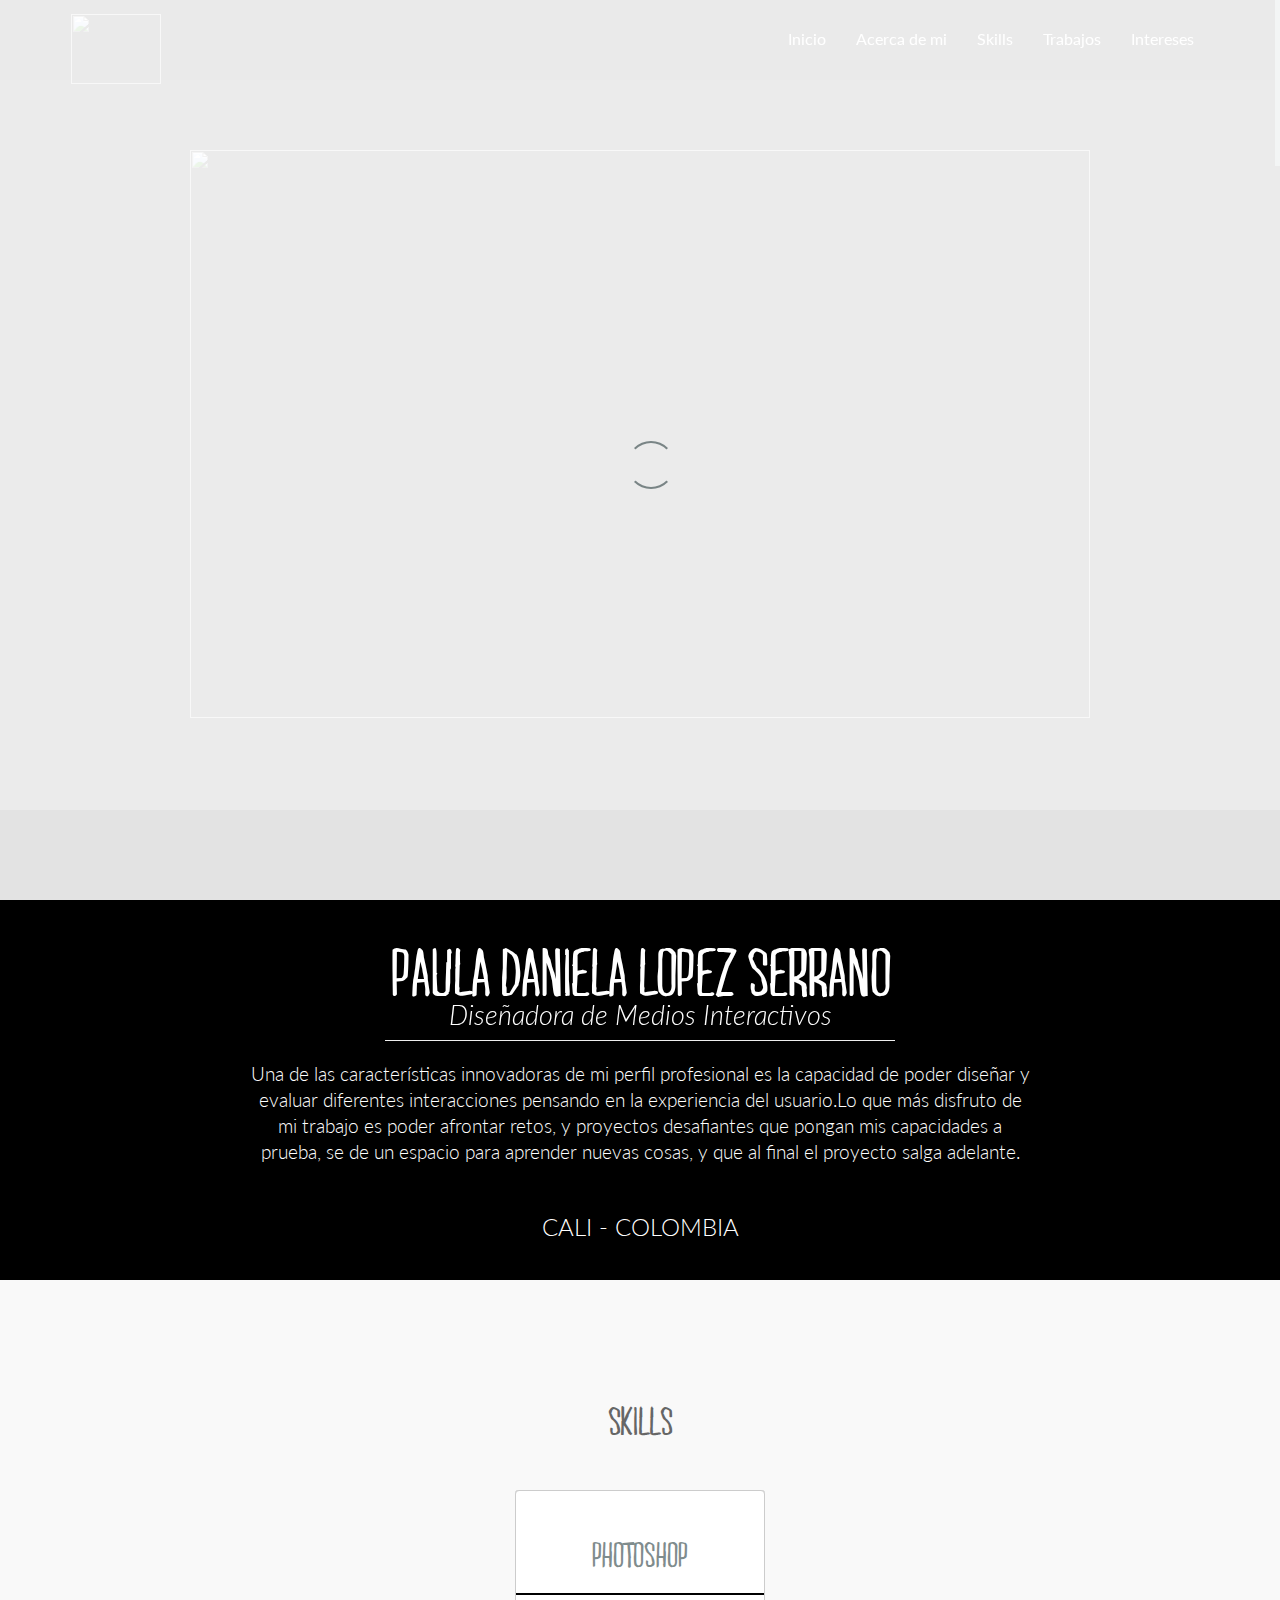
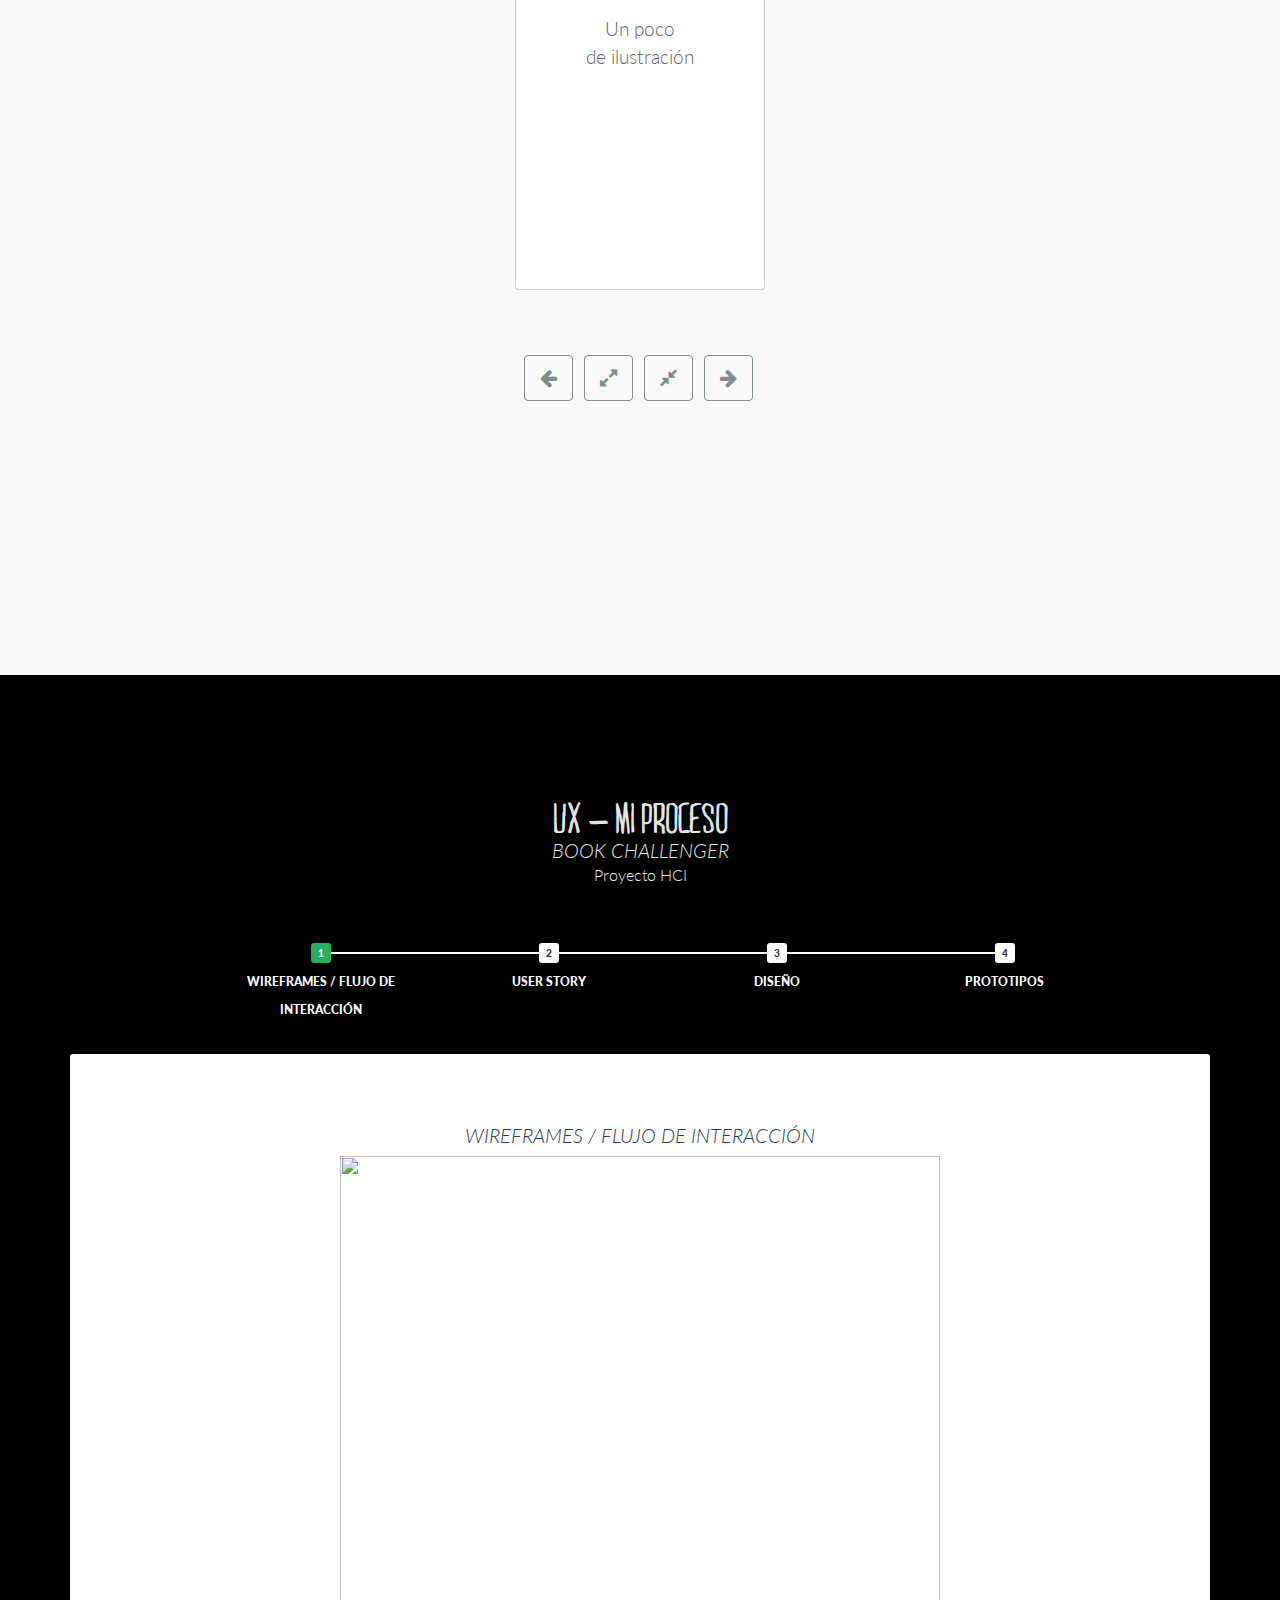
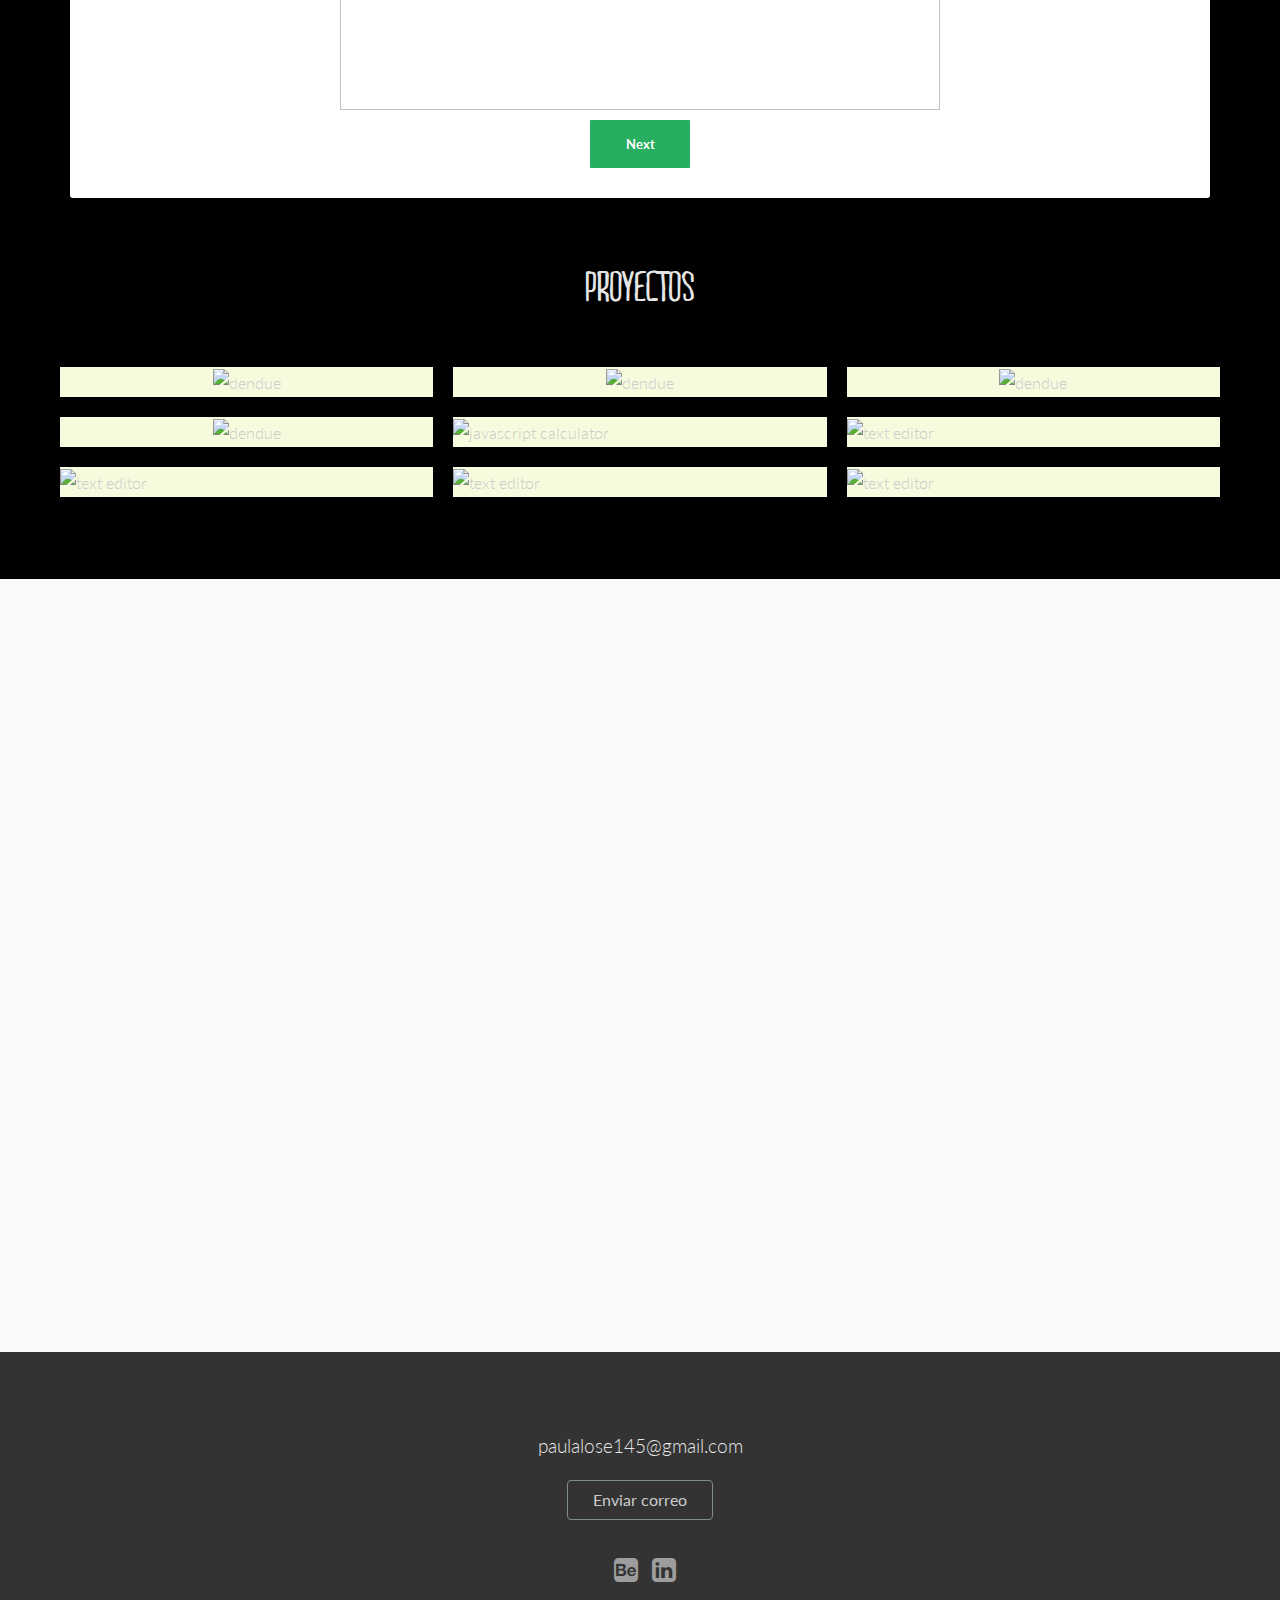
==== index.html @ 94845f5b "correcion tres" ====
<!DOCTYPE HTML>
<html lang="en-US">
<head>
	<title>Paula López</title>
	
	<meta charset="utf-8">
    <meta name="viewport" content="width=device-width, initial-scale=1.0">
	<link rel="stylesheet" href="css/bootstrap.css" />
	<link rel="stylesheet" href="css/font-awesome.min.css" />
	<link rel="stylesheet" href="css/linea-icon.css" />
	<link rel="stylesheet" href="css/fancy-buttons.css" />
	
	<!--=== Google Fonts ===-->
	<link href='http://fonts.googleapis.com/css?family=Bangers' rel='stylesheet' type='text/css'>
	<link href='http://fonts.googleapis.com/css?family=Roboto+Slab:300,700,400' rel='stylesheet' type='text/css'>
	<link href='http://fonts.googleapis.com/css?family=Raleway:600,400,300' rel='stylesheet' type='text/css'>
	<link href='http://fonts.googleapis.com/css?family=Open+Sans:400,300,600,700' rel='stylesheet' type='text/css'>

	<!--font-->
    <link href='https://fonts.googleapis.com/css?family=Lato:400,100italic,100,300,300italic,400italic' rel='stylesheet' type='text/css'>

	<!--=== Other CSS files ===-->
	<link rel="stylesheet" href="css/animate.css" />
	<link rel="stylesheet" href="css/jquery.vegas.css" />
	<link rel="stylesheet" href="css/baraja.css" />
	<link rel="stylesheet" href="css/jquery.bxslider.css" />
	
	<!--=== Main Stylesheets ===-->
	<link rel="stylesheet" href="css/style.css" />
	<link rel="stylesheet" href="css/responsive.css" />
	
	<!--=== Color Scheme, three colors are available red.css, orange.css and gray.css ===-->
	<link rel="stylesheet" id="scheme-source" href="css/schemes/gray.css" />

	<!--=== Internet explorer fix ===-->
	<!-- [if lt IE 9]>
		<script src="http://oss.maxcdn.com/libs/html5shiv/3.7.0/html5shiv.js"></script>
		<script src="http://oss.maxcdn.com/libs/respond.js/1.4.2/respond.min.js"></script>
	<![endif] -->
	
	
</head>
<body>
	<!--=== Preloader section starts ===-->
	<section id="preloader">
		<div class="loading-circle fa-spin"></div>
	</section>
	<!--=== Preloader section Ends ===-->
	
	<!--=== Header section Starts ===-->
	<div id="header" class="header-section">
		<!-- sticky-bar Starts-->
		<div class="sticky-bar-wrap">
			<div class="sticky-section">
				<div id="topbar-hold" class="nav-hold container">
					<nav class="navbar" role="navigation">
						<div class="navbar-header">
							<a class="site-name navbar-brand" href="#">
							<img src="images/firma.png" alt="" height="70" width="90">
							</a>
						</div>
						
						<!-- Main Navigation menu Starts -->
						<div class="collapse navbar-collapse navbar-responsive-collapse">
							<ul class="nav navbar-nav navbar-right">
								<li><a href="#section-home">Inicio</a></li>
								<li><a href="#acerca">Acerca de mi</a></li>
								<li><a href="#section-feature">Skills</a></li>
								<li><a href="#section-services">Trabajos</a></li>
								<li><a href="#step-1">Intereses</a></li>
							</ul>
						</div>
						<!-- Main Navigation menu ends-->
					</nav>
				</div>
			</div>
		</div>
		<!-- sticky-bar Ends-->
		<!--=== Header section Ends ===-->
		
		<!--=== Home Section Starts ===-->
		<div id="section-home" class="home-section-wrap center">
			<div class="section-overlay"></div>
			<div class="container home">
				<div class="row">
					<img id="logo" src="images/firma.png" alt="">
				</div>
			</div>
		</div>
		<!--=== Home Section Ends ===-->
	</div>

	<!--=== About Section ===-->
	<div id="acerca" class="home-section-wrap center">
		<h1 class="well-come">Paula Daniela Lopez Serrano</h1>
		<h2 class="come">Diseñadora de Medios Interactivos</h2>
		<hr class="lineaD">
		<p class="intro-message">Una de las características innovadoras de mi perfil profesional es la capacidad de poder diseñar y evaluar diferentes interacciones pensando en la experiencia del usuario.Lo que más disfruto de mi trabajo es poder afrontar retos, y proyectos desafiantes que pongan mis capacidades a prueba, se de un espacio para aprender nuevas cosas, y que al final el proyecto salga adelante.</p>
		<h3 id="fin-acerca">CALI - COLOMBIA</h3>
	</div>
	<!--=== About Section Ends ===-->
	
	<!--=== Skills section Starts ===-->
	<section id="section-feature" class="feature-wrap">
		<div class="container features center">
			<div class="row">
				<div class="col-md-10 col-md-offset-1 center section-title">
						<h1 class="titulos-internos">Skills</h1>
					</div>
				<div class="col-lg-12">
					
						<!--Skills container Starts -->
						<ul id="card-ul" class="features-hold baraja-container">
						
							<!-- Phot -->
							<li class="single-feature">
								<img src="images/photoshop.png" alt="" class="feature-image img-espacioD" /><!-- Feature Icon -->
								<h1 class="feature-title color-scheme">Photoshop</h1>
								<hr class="linea">
								<p class="feature-text">
									Un poco <br> de ilustración
								</p>
								
									
								
							</li>
							<!-- Photoshop Ends -->
							
							<!-- Illustrator -->
							<li class="single-feature" >
								<img src="images/illustrator.png" alt="" class="feature-image" /><!-- Feature Icon -->
								<h1 class="feature-title color-scheme">Illustrator</h1>
								<hr class="linea">
								<p class="feature-text">
									Algunos trazos <br> con la pluma
								</p>
								
							</li>
							<!-- Illustrator Ends -->
							
							<!-- Arduino -->
							<li class="single-feature">
								<img src="images/electronica.png" alt="" class="feature-image img-espacioD" /><!-- Feature Icon -->
								<h1 class="feature-title color-scheme">Arduino</h1>
								<hr class="linea">
								<p class="feature-text">
									Conectando ideas
								</p>
								
							</li>
							<!-- Arduino Ends -->
							
							<!-- Kinect -->
							<li class="single-feature">
								<img src="images/kinect.png" alt="" class="feature-image" /><!-- Feature Icon -->
								<h1 class="feature-title color-scheme">Kinect</h1>
								<hr class="linea">
								<p class="feature-text">
									Se amplian <br> las posibilidades
								</p>
								
							</li>
							<!-- Kinect Ends -->
							
							<!-- Android -->
							<li class="single-feature" >
								<img src="images/android.png" alt="" class="feature-image img-espacio" /><!-- Feature Icon -->
								<h1 class="feature-title color-scheme">Android</h1>
								<hr class="linea">
								<p class="feature-text">
									Interfaces para <br>el usuario
								</p>
								
							</li>
							<!-- Android Ends -->
							
							<!-- HTML -->
							<li class="single-feature" >
								<img src="images/html.png" alt="" class="feature-image img-espacio" /><!-- Feature Icon -->
								<h1 class="feature-title color-scheme">HTML</h1>
								<hr class="linea">
								<p class="feature-text">
									El diseño <br> en la web
								</p>
								
							</li>
							<!-- HTML Ends -->
							
							<!-- Arquitectura de la informacion -->
							<li class="single-feature" >
								<img src="images/arquitectura.png" alt="" class="feature-image img-espacioT" /><!-- Feature Icon -->
								<h1 class="feature-title color-scheme">Arquitectura de <br> la informacion</h1>
								<hr class="linea">
								<p class="feature-text">
										Simplificar
								</p>
							</li>
							<!-- Arquitectura de la informacion Ends -->
							
							<!-- Processing -->
							<li class="single-feature" >
								<img src="images/processing.png" alt="" class="feature-image img-espacioT" /><!-- Feature Icon -->
								<h1 class="feature-title color-scheme">Processing</h1>
								<hr class="linea">
								<p class="feature-text">
									Programacion <br> interactiva y visual
								</p>
						
							</li>
							<!-- Processing Ends -->
						</ul>
						<!--Skills container Ends -->
						
						<!-- Skills Controls Starts -->
						<div class="features-control relative">
							<button class="control-icon fancy-button button-line no-text btn-col bell" id="feature-prev" title="Previous" >
								<span class="icon">
									<i class="fa fa-arrow-left"></i>
								</span>
							</button>
							<button class="control-icon fancy-button button-line no-text btn-col zoom" id="feature-expand" title="Expand" >
								<span class="icon">
									<i class="fa fa-expand"></i>
								</span>
							</button>
							<button class="control-icon fancy-button button-line no-text btn-col zoom" id="feature-close" title="Collapse" >
								<span class="icon">
									<i class="fa fa-compress"></i>
								</span>
							</button>
							<button class="control-icon fancy-button button-line no-text btn-col bell" id="feature-next" title="Next" >
								<span class="icon">
									<i class="fa fa-arrow-right"></i>
								</span>
							</button>
						</div>
						<!-- Skills Controls Ends -->
				</div>
			</div>
		</div>
	</section>
	<!--=== Skills section Ends ===-->

	<!--=== Portfolio section Starts ===-->
	<section id="section-services" class="services-wrap">
		<div class="container services">
			<div class="row">
			<div class="col-md-10 col-md-offset-1 center proceso">
				<h1>UX - Mi proceso</h1>
				<h2>BOOK CHALLENGER</h2>
				<h3>Proyecto HCI</h3>
			</div>
				<!-- Ux proceso -->
			<div id="barra" class = "col-md-12">
				<form id="msform">
  					<!-- progressbar -->
 					<ul id="progressbar">
    					<li class="active">Wireframes / Flujo de Interacción</li>
    					<li>User Story</li>
   						<li>Diseño</li>
   						<li>Prototipos</li>
  					</ul>
  					<!-- fieldsets -->
					<fieldset>
						<h2 class="fs-title">Wireframes / Flujo de Interacción</h2>
						<div><img src="images/wirehci.png" width="600" height="554" alt=""></div>
					  	
					    <input type="button" name="next" class="next action-button" value="Next" />
					</fieldset>

					<fieldset>
					    <h2 class="fs-title">User Story</h2>
					    <div><img src="images/story.png" width="500" height="459" alt=""></div>

					    <input type="button" name="previous" class="previous action-button" value="Previous" />
					    <input type="button" name="next" class="next action-button" value="Next" />
					</fieldset>

					<fieldset>
					    <h2 class="fs-title">Diseño</h2>
					    <div><img src="images/hcimas.png" width="800" height="546"alt=""></div>
					    <input type="button" name="previous" class="previous action-button" value="Previous" />
					    <input type="button" name="next" class="next action-button" value="Next" />
					</fieldset>

					<fieldset>
					    <h2 class="fs-title">Prototipos</h2>
					    <div class="col-md-12">
						<video class="videoUno"width="500" height="281" controls>
 							<source src="images/prototipo.mp4" type="video/mp4">
							Your browser does not support the video tag.
						</video>
						</div>
					    <input type="button" name="previous" class="previous action-button" value="Previous" />
					</fieldset>
				</form>
			</div>
				<!-- Ux proceso Ends -->

				<!-- Galeria -->
				<div class="col-md-10 col-md-offset-1 center proceso">
					<h1>Proyectos</h1>
				</div>

				<!-- Primer bloque -->	
				<div class="portfolio__project-wrapper row">
					<!-- Cero -->
        				<a href="#item0"  onclick="mostrarCero()"></a>
      				<!-- Cero Ends -->
					<!-- Dendue -->
      				<div class="portfolio__project col-xs-12 col-sm-6 col-lg-4 text-center" data-cat="fcc">
        				<a href="#item0"  onclick="mostrarUno()">
      				    	<div class="portfolio__project__preview">
         				   		<img src="images/dendue.png" alt="dendue">
        					</div>
        					<div class="portfolio__project__description">
           						<div class="info-wrapper">
              					<h3 class="portfolio__project__name">Dendue</h3>
            					</div>
          					</div>
        				</a>
      				</div>
      				<!-- Dendue Ends -->

      				<!-- Movies -->
      				<div class="portfolio__project col-xs-12 col-sm-6 col-lg-4 text-center" data-cat="fcc">
        				<a href="#item1"  onclick="mostrarDos()">
      				    	<div class="portfolio__project__preview">
         				   		<img src="images/movies.png" alt="dendue">
        					</div>
        					<div class="portfolio__project__description">
           						<div class="info-wrapper">
              					<h3 class="portfolio__project__name">Movies en Emojis</h3>
            					</div>
          					</div>
        				</a>
      				</div>
      				<!-- Movies Ends -->

      				<!-- Interludic -->
      				<div class="portfolio__project col-xs-12 col-sm-6 col-lg-4 text-center" data-cat="fcc">
        				<a href="#item2"  onclick="mostrarTres()">
      				    	<div class="portfolio__project__preview">
         				   		<img src="images/interludic.png" alt="dendue">
        					</div>
        					<div class="portfolio__project__description">
           						<div class="info-wrapper">
              					<h3 class="portfolio__project__name">Interludic</h3>
            					</div>
          					</div>
        				</a>
      				</div>
      				<!-- Interludic Ends -->

      				<!-- Detalle del proyecto -->
					<!-- Detalle Dendue -->
    				<div class="col-md-12"id="item1">
    					<div class="col-md-12">
    						<div class="col-md-6">
    							<h1 class="titulos-internos">Dendue</h1>
    						</div>
    						<div class="col-md-5"></div>
     						<div class="col-md-1">
    							<input class ="cerrar" type="button" value ="cerrar" onclick="ocultarUno()">
    						</div>
      					</div>
      					<div class="col-md-4 project-photo">
							<img class="imgMasTrabajoUno" src="images/denduemas.png" alt="" />
						</div>
						<div class="col-md-1"></div>
						<div class="col-md-2">
      						<h4 class="subtitulo-proyecto"><strong>Detalles del proyecto</strong></h4>
							<ul class="details-list">
								<li><i class="fa fa-th-list"></i> <strong class="strong">Categoria: </strong>Aplicación Móvil</li>
								<li><i class="fa fa-user"></i> <strong class="strong">Rol: </strong> Diseño de interfaces, UX/UI</li>
								<li><i class="fa fa-calendar"></i> <strong class="strong">Fecha: </strong> 2015-2</li>
								<li><i class="fa fa-link"></i> <strong class="strong">Url: </strong> <a href="#"><strong>Movies en Emojis</strong></a></li>
							</ul>
						</div>
						<div class="col-md-5" >
							<h4 class="subtitulo-proyecto"><strong>Información del proyecto</strong></h4>
							<p align="justify">Este proyecto es una aplicación móvil para niños con dislexia visual. A modo de juego se realizan diferentes ejercicios para que el niño pueda complementar su tratamiento médico y pueda avanzar en su recuperación. Los diferentes retos se enfocan en los diferentes factores que involucra esta enfermedad como por ejemplo, separar las palabras de una frases, las sílabas de una palabra, y las letras de una palabra, también identificar derecha e izquierda y aprender la forma correcta de cada letra.</p>
						</div>	
					</div>
					<!-- Detalle Dendue Ends-->

					<!-- Detalle Movies -->
    				<div class="col-md-12"id="item2">
    					<div class="col-md-12">
    						<div class="col-md-6">
    							<h1 class="titulos-internos">Movies en Emojis</h1>
    						</div>
    						<div class="col-md-5"></div>
     						<div class="col-md-1">
    							<input class ="cerrar" type="button" value ="cerrar" onclick="ocultarDos()">
    						</div>
      					</div>
      					<div class="col-md-4 project-photo">
							<img class="imgMasTrabajoDos" src="images/moviesmas.png" alt="" />
						</div>
						<div class="col-md-2">
      						<h4 class="subtitulo-proyecto"><strong>Detalles del proyecto</strong></h4>
							<ul class="details-list">
								<li><i class="fa fa-th-list"></i> <strong class="strong">Categoria: </strong>Aplicación Móvil</li>
								<li><i class="fa fa-user"></i> <strong class="strong">Rol: </strong> Diseño de interfaces, UX/UI</li>
								<li><i class="fa fa-calendar"></i> <strong class="strong">Fecha: </strong> 2015-2</li>
								<li><i class="fa fa-link"></i> <strong class="strong">Url: </strong> <a href="#"><strong>Movies en Emojis</strong></a></li>
							</ul>
						</div>
						<div class="col-md-6" >
							<h4 class="subtitulo-proyecto"><strong>Información del proyecto</strong></h4>
							<p align="justify">Esta aplicación móvil es un juego muy sencillo, el cual consiste en adivinar el nombre de una película de Disney por medio de emojis. Este juego es por rondas de 8 películas tienes que adivinar la mayoría para poder continuar con la siguiente ronda.
</p>
						</div>	
					</div>
					<!-- Detalle Movies Ends-->

					<!-- Detalle Interludic -->
    				<div class="col-md-12"id="item3">
    					<div class="col-md-12">
    						<div class="col-md-6">
    							<h1 class="titulos-internos">Interludic</h1>
    						</div>
    						<div class="col-md-5"></div>
     						<div class="col-md-1">
    							<input class ="cerrar" type="button" value ="cerrar" onclick="ocultarTres()">
    						</div>
      					</div>
      					<div class="col-md-4 project-photo">
							<img class="imgMasTrabajoDos" src="images/interludicmas.png" alt="" />
						</div>
						<div class="col-md-2">
      						<h4 class="subtitulo-proyecto"><strong>Detalles del proyecto</strong></h4>
							<ul class="details-list">
								<li><i class="fa fa-th-list"></i> <strong class="strong">Categoria: </strong>Aplicación Móvil</li>
								<li><i class="fa fa-user"></i> <strong class="strong">Rol: </strong> Diseño de interfaces, UX/UI</li>
								<li><i class="fa fa-calendar"></i> <strong class="strong">Fecha: </strong> 2015-1</li>
								<li><i class="fa fa-link"></i> <strong class="strong">Url: </strong> <a href="#"><strong>Interludic</strong></a></li>
							</ul>
						</div>
						<div class="col-md-6" >
							<h4 class="subtitulo-proyecto"><strong>Información del proyecto</strong></h4>
							<p align="justify">Esta aplicación es una propuesta para la universidad Icesi, más específicamente para el evento de Icesi interactiva. Consiste en una sencilla dinámica que sirve como plataforma para una yincana para que los interesados en la universidad puedan conocer un poco más acerca de sus instalaciones y el campus. En cada estación hay un acertijo por resolver y al capturarlo con el celular este te dará la pista para continuar con el recorrido.</p>
						</div>	
					</div>
					<!-- Detalle Interludic Ends-->
				<!-- Primer bloque Ends-->

				<!-- Segundo bloque -->
      				<!-- Book Challenger -->
      				<div class="portfolio__project col-xs-12 col-sm-6 col-lg-4 text-center" data-cat="fcc">
        				<a href="#item3"  onclick="mostrarCuatro()">
      				    	<div class="portfolio__project__preview">
         				   		<img src="images/book.png" alt="dendue">
        					</div>
        					<div class="portfolio__project__description">
           						<div class="info-wrapper">
              					<h3 class="portfolio__project__name">Book Challenger</h3>
            					</div>
          					</div>
        				</a>
      				</div>
      				<!-- Book Challenger Ends -->

					<!-- MaraTabu -->
      				<div class="portfolio__project col-xs-12 col-sm-6 col-lg-4" data-cat="fcc">
        				<a href="#item4"  onclick="mostrarCinco()">
          					<div class="portfolio__project__preview">
           						 <img src="images/maratabu.png" alt="javascript calculator">
         					</div>
          					<div class="portfolio__project__description">
           						<div class="info-wrapper">
              						<h3 class="portfolio__project__name">Maratabu</h3>
            					</div>
         					</div>
        				</a>
      				</div>
      				<!-- MaraTabu Ends -->

					<!-- Badland -->
      				<div class="portfolio__project col-xs-12 col-sm-6 col-lg-4" data-cat="personal">
        				<a href="#item5"  onclick="mostrarSeis()">
          					<div class="portfolio__project__preview">
           						<img src="images/foodie.png" alt="text editor">
          					</div>
          					<div class="portfolio__project__description">
            					<div class="info-wrapper">
              						<h3 class="portfolio__project__name">Foodie</h3>
            					</div>
         					</div>
        				</a>
     				</div>
     				<!-- Badland Ends -->
					
					<!-- Detalle del proyecto -->
					<!-- Detalle Book -->
    				<div class="col-md-12"id="item4">
    					<div class="col-md-12">
    						<div class="col-md-6">
    							<h1 class="titulos-internos">Book Challenger</h1>
    						</div>
    						<div class="col-md-5"></div>
     						<div class="col-md-1">
    							<input class ="cerrar" type="button" value ="cerrar" onclick="ocultarCuatro()">
    						</div>
      					</div>
      					<div class="col-md-4 project-photo">
							<img class="imgMasTrabajoUno" src="images/hcimas.png" alt="" />
						</div>
						<div class="col-md-1"></div>
						<div class="col-md-2">
      						<h4 class="subtitulo-proyecto"><strong>Detalles del proyecto</strong></h4>
							<ul class="details-list">
								<li><i class="fa fa-th-list"></i> <strong class="strong">Categoria: </strong>Aplicación Móvil</li>
								<li><i class="fa fa-user"></i> <strong class="strong">Rol: </strong> Diseño de interfaces</li>
								<li><i class="fa fa-calendar"></i> <strong class="strong">Fecha: </strong> 2015-2</li>
								<li><i class="fa fa-link"></i> <strong class="strong">Url: </strong> <a href="#"><strong>Book Challenger</strong></a></li>
							</ul>
						</div>
						<div class="col-md-5" >
							<h4 class="subtitulo-proyecto"><strong>Información del proyecto</strong></h4>
							<p align="justify">Este proyecto está enfocado para la clase de español en los colegios. Su fin es servir de apoyo para el control de lectura de los diferentes libros que se realizan en esta materia. Además de eso pretende incentivar a los niños a leer ya que propone la realización de diferentes y divertidos retos usando la cámara, el micrófono, y la pantalla táctil para poder cumplirlos. </p>
						</div>	
					</div>
					<!-- Detalle Book Ends-->

					<!-- Detalle MaraTabu -->
    				<div class="col-md-12"id="item5">
    					<div class="col-md-12">
    						<div class="col-md-6">
    							<h1 class="titulos-internos">MaraTabu</h1>
    						</div>
    						<div class="col-md-5"></div>
     						<div class="col-md-1">
    							<input class ="cerrar" type="button" value ="cerrar" onclick="ocultarCinco()">
    						</div>
      					</div>
      					<div class="col-md-4 project-photo">
							<img class="imgMasTrabajoTres" src="images/maraTabumas.png" alt="" />
						</div>
						<div class="col-md-1"></div>
						<div class="col-md-2">
      						<h4 class="subtitulo-proyecto"><strong>Detalles del proyecto</strong></h4>
							<ul class="details-list">
								<li><i class="fa fa-th-list"></i> <strong class="strong">Categoria: </strong>Página web</li>
								<li><i class="fa fa-user"></i> <strong class="strong">Rol: </strong> Diseño de interfaces, UX/UI</li>
								<li><i class="fa fa-calendar"></i> <strong class="strong">Fecha: </strong> 2015-2</li>
								<li><i class="fa fa-link"></i> <strong class="strong">Url: </strong> <a href="#"><strong>Mara Tabu</strong></a></li>
							</ul>
						</div>
						<div class="col-md-5" >
							<h4 class="subtitulo-proyecto"><strong>Información del proyecto</strong></h4>
							<p align="justify">Este proyecto consistió en crear una empresa que ofreciera algún servicio o producto, y una página web que permitiera a sus posibles clientes conocer e interactuar con ella. En este caso este es un restaurante que permite al cliente crear un mini ambiente para su mesa, la música, la comida, el chef, entre otros, por medio de la página web. </p>
						</div>	
					</div>
					<!-- Detalle MaraTabu Ends-->

					<!-- Detalle Badland -->
    				<div class="col-md-12"id="item6">
    					<div class="col-md-12">
    						<div class="col-md-6">
    							<h1 class="titulos-internos">Foodie</h1>
    						</div>
    						<div class="col-md-5"></div>
     						<div class="col-md-1">
    							<input class ="cerrar" type="button" value ="cerrar" onclick="ocultarSeis()">
    						</div>
      					</div>
      					<div class="col-md-4 project-photo">
							<img class="imgMasTrabajoTres" src="images/foodmas.png" alt="" />
						</div>
						<div class="col-md-1"></div>
						<div class="col-md-2">
      						<h4 class="subtitulo-proyecto"><strong>Detalles del proyecto</strong></h4>
							<ul class="details-list">
								<li><i class="fa fa-th-list"></i> <strong class="strong">Categoria: </strong>Página web</li>
								<li><i class="fa fa-user"></i> <strong class="strong">Rol: </strong> Diseño de interfaces</li>
								<li><i class="fa fa-calendar"></i> <strong class="strong">Fecha: </strong> 2015-1</li>
								<li><i class="fa fa-link"></i> <strong class="strong">Url: </strong> <a href="#"><strong>Foodie</strong></a></li>
							</ul>
						</div>
						<div class="col-md-5" >
							<h4 class="subtitulo-proyecto"><strong>Información del proyecto</strong></h4>
							<p align="justify">Esta página web es una red social para compartir y buscar recetas. Cualquier persona puede compartir sus habilidades en la cocina y aprender de otros. Para el diseño de esta red social, se tuvieron en cuenta tanto lo iconos ya reconocidos en otras redes, así como también los utensilios de la cocina, para apropiar más el tema. </p>
						</div>	
					</div>
					<!-- Detalle Badland Ends-->
				<!-- Segundo bloque Ends-->

				<!-- Tercer bloque Ends-->
					<!-- Foodie -->
      				<div class="portfolio__project col-xs-12 col-sm-6 col-lg-4" data-cat="personal">
        				<a href="#item6" onclick="mostrarSiete()">
          					<div class="portfolio__project__preview">
           						<img src="images/badland.png" alt="text editor">
          					</div>
          					<div class="portfolio__project__description">
            					<div class="info-wrapper">
              						<h3 class="portfolio__project__name">Badland</h3>
            					</div>
         					</div>
        				</a>
     				</div>
     				<!-- Foodie Ends -->

     				<!-- Ciclovida -->
      				<div class="portfolio__project col-xs-12 col-sm-6 col-lg-4" data-cat="personal">
        				<a href="#item7"  onclick="mostrarOcho()">
          					<div class="portfolio__project__preview">
           						<img src="images/ciclovida.png" alt="text editor">
          					</div>
          					<div class="portfolio__project__description">
            					<div class="info-wrapper">
              						<h3 class="portfolio__project__name">Cicloruta</h3>
            					</div>
         					</div>
        				</a>
     				</div>
     				<!-- Ciclovida Ends -->

     				<!-- Bosques de Gea -->
      				<div class="portfolio__project col-xs-12 col-sm-6 col-lg-4" data-cat="personal">
        				<a href="#item8"  onclick="mostrarNueve()">
          					<div class="portfolio__project__preview">
           						<img src="images/bosques.png" alt="text editor">
          					</div>
          					<div class="portfolio__project__description">
            					<div class="info-wrapper">
              						<h3 class="portfolio__project__name">Bosques de Gea</h3>
            					</div>
         					</div>
        				</a>
     				</div>
     				<!-- Bosques de Gea Ends -->

				<!-- Detalle del proyecto -->
					<!-- Detalle Foodie -->
    				<div class="col-md-12"id="item7">
    					<div class="col-md-12">
    						<div class="col-md-6">
    							<h1 class="titulos-internos">Badland</h1>
    						</div>
    						<div class="col-md-5"></div>
     						<div class="col-md-1">
    							<input class ="cerrar" type="button" value ="cerrar" onclick="ocultarSiete()">
    						</div>
      					</div>
      					<div class="col-md-4 project-photo">
							<img class="imgMasTrabajo" src="images/badlandmas.png" alt="" />
						</div>
						<div class="col-md-1"></div>
						<div class="col-md-2">
      						<h4 class="subtitulo-proyecto"><strong>Detalles del proyecto</strong></h4>
							<ul class="details-list">
								<li><i class="fa fa-th-list"></i> <strong class="strong">Categoria: </strong>Instalación interactiva</li>
								<li><i class="fa fa-user"></i> <strong class="strong">Rol: </strong> Diseño de interfaces, programación</li>
								<li><i class="fa fa-calendar"></i> <strong class="strong">Fecha: </strong> 2015-2</li>
								<li><i class="fa fa-link"></i> <strong class="strong">Url: </strong> <a href="#"><strong>Badland</strong></a></li>
							</ul>
						</div>
						<div class="col-md-5" >
							<h4 class="subtitulo-proyecto"><strong>Información del proyecto</strong></h4>
							<p align="justify">Basado en el juego para celular Badland, se creó esta instalación interactiva la cual consiste en un juego multijugador en donde uno es el personaje “bueno” y otros dos son los enemigos. Por medio del Kinect se conoce hace un reconocimiento del cuerpo de los enemigos para convertirse en obstáculos para las partículas que maneja el jugador bueno. Además de eso cada partícula tiene un color, así que cuando pasen cerca del área del enemigo, él podrá eliminarlas buscando que la cámara detecte ese color. Si el jugador no puede llevar al otro lado la mayoria de las partículas que cree pierde.</p>
						</div>	
					</div>
					<!-- Detalle Foodie Ends-->

					<!-- Detalle Ciclovida -->
    				<div class="col-md-12"id="item8">
    					<div class="col-md-12">
    						<div class="col-md-6">
    							<h1 class="titulos-internos">Cicloruta</h1>
    						</div>
    						<div class="col-md-5"></div>
     						<div class="col-md-1">
    							<input class ="cerrar" type="button" value ="cerrar" onclick="ocultarOcho()">
    						</div>
      					</div>
      					<div class="col-md-4 project-photo">
							<img class="imgMasTrabajoUno" src="images/ciclorutamas.png" alt="" />
						</div>
						<div class="col-md-1"></div>
						<div class="col-md-2">
      						<h4 class="subtitulo-proyecto"><strong>Detalles del proyecto</strong></h4>
							<ul class="details-list">
								<li><i class="fa fa-th-list"></i> <strong class="strong">Categoria: </strong>Instalación interactiva</li>
								<li><i class="fa fa-user"></i> <strong class="strong">Rol: </strong> Diseño de interfaces, UX/UI, progrmación</li>
								<li><i class="fa fa-calendar"></i> <strong class="strong">Fecha: </strong> 2015-2</li>
								<li><i class="fa fa-link"></i> <strong class="strong">Url: </strong> <a href="#"><strong>Cicloruta</strong></a></li>
							</ul>
						</div>
						<div class="col-md-5" >
							<h4 class="subtitulo-proyecto"><strong>Información del proyecto</strong></h4>
							<p align="justify">Esta instalación es un juego en red para tres personas, en tres diferentes pantallas cada persona podrá ver a su jugador y controlarlo por medio de un teléfono móvil. Sus gráficos están basados en la cicloruta de la ciudad de Cali, con el fin de incentivar la participación en la mismas. Cada uno de los usuarios pueden elegir entre un jugador en patines, bicicleta o ser corredor. Una vez escogido el tipo de jugador empieza una carrera entre los tres, llena de obstáculos y premios.</p>
						</div>	
					</div>
					<!-- Detalle Ciclovida Ends-->

					<!-- Detalle Bosques -->
    				<div class="col-md-12"id="item9">
    					<div class="col-md-12">
    						<div class="col-md-6">
    							<h1 class="titulos-internos">Bosques de Gea</h1>
    						</div>
    						<div class="col-md-5"></div>
     						<div class="col-md-1">
    							<input class ="cerrar" type="button" value ="cerrar" onclick="ocultarNueve()">
    						</div>
      					</div>
      					<div class="col-md-4 project-photo">
							<video class="imgMasTrabajoUno"  controls>
 							<source src="images/bosques.mov" type="video/mp4">
							Your browser does not support the video tag.
						</video>
						</div>
						<div class="col-md-1"></div>
						<div class="col-md-2">
      						<h4 class="subtitulo-proyecto"><strong>Detalles del proyecto</strong></h4>
							<ul class="details-list">
								<li><i class="fa fa-th-list"></i> <strong class="strong">Categoria: </strong>Emprendimiento empresarial</li>
								<li><i class="fa fa-user"></i> <strong class="strong">Rol: </strong> Diseño, programación, logistica</li>
								<li><i class="fa fa-calendar"></i> <strong class="strong">Fecha: </strong> 2015-1</li>
								<li><i class="fa fa-link"></i> <strong class="strong">Url: </strong> <a href="#"><strong>Bosques de Gea</strong></a></li>
							</ul>
						</div>
						<div class="col-md-5" >
							<h4 class="subtitulo-proyecto"><strong>Información del proyecto</strong></h4>
							<p align="justify">Este plan de empresa consistía en la venta de suculentas, con el valor agregado de una aplicación de realidad aumentada. Al escanear el logo de la empresa se observaba en el celular un pequeño bosque con un duende y una misión de recuperar 4 gemas. Al final cada una de estas gemas es un consejo y unas sencillas acciones para poder cuidar nuestros bosques.</p>
						</div>	
					</div>
					<!-- Detalle Bosques Ends-->
				<!-- Tercer bloque Ends-->
			<!-- Galeria Ends -->
    			</div>
			</div>
		</div>
	</section>
	<!--=== Portofolio section Ends ===-->
	
	<!--=== Interests section Starts ===-->
	<section id="step-1" class="section-step step-wrap">
		<div class="container step animated" data-animation="bounceInLeft" data-animation-delay="700">
			<div class="row">
				<div class="col-md-10 col-md-offset-1 center section-title">
					<h1 class = "titulos-internos">Que otros intereses tengo?</h1>
				</div>

			<!-- Violin -->
				<div class="col-md-6 col-sm-6 service animated" data-animation="fadeInLeft" data-animation-delay="700">

					<span class="service-icon center"><img src="images/violin.png" alt="" width= '120 px'></span>
					<div class="service-desc">
						<h3 class="service-title color-scheme">Violin</h3>
						<p class="service-description justify">
							Desde que era pequeña este intrumento ha estado presente en mi vida. Aunque no sea muy buena me llena de pasión y alegria su sonido.
						</p>
					</div>
				</div>
				<!-- Violin Ends -->
				
				<!-- Cine  -->
				<div class="col-md-6 col-sm-6 service animated" data-animation="fadeInUp" data-animation-delay="700">
					<span class="service-icon center"><img src="images/cine.png" alt="" width= '120 px'></span>
					<div class="service-desc">
						<h3 class="service-title color-scheme">Cine</h3>
						<p class="service-description justify">
							Valoro mucho la capacidad de crear mundos e historias totalmente diversos a la realidad. Además la experiencia de la sala de cine es unica para mi.
						</p>
					</div>
				</div>
				<!-- Cine ends -->
				
				<!-- Patinar -->
				<div class="col-md-6 col-sm-6 service animated" data-animation="fadeInRight" data-animation-delay="700">
					<span class="service-icon center"><img src="images/patines.png" alt="" width= '120 px'></span>
					<div class="service-desc">
						<h3 class="service-title color-scheme">Patinar</h3>
						<p class="service-description justify">
							Ha sido el deporte que más me ha gustado desde pequeña lo practiqué. Me gusta por la sensacion del aire y por lo divertido que es.
						</p>
					</div>
				</div>
				<!-- Patinar Ends -->
				
				<!-- Leer -->
				<div class="col-md-6 col-sm-6 service animated" data-animation="fadeInUp" data-animation-delay="700">
					<span class="service-icon center"><img src="images/libro.png" alt="" width= '120 px'></span>
					<div class="service-desc">
						<h3 class="service-title color-scheme">Leer</h3>
						<p class="service-description justify">
							Al igual que en el cine las historias me encanta, pero la habilidad de hacerte imaginar ese mundo a tu gusto en base a palabras es de admirar.
						</p>
					</div>
				</div>
				<!-- Leer Ends -->
			</div>
		</div>
	</section>
	<!--=== Interests section Ends ===-->
	

	
	<!--=== Testimonials section Starts ===
	<section id="section-testimonials" class="testimonials-wrap">
		<div class="section-overlay"></div>
		<div class="container testimonials center animated" data-animation="rollIn" data-animation-delay="500">
			<div class="row">
				<div class="col-md-8 col-md-offset-2">
					<div class="testimonial-slider">
						<! Single Testimonial Starts 
						<div class="testimonial">
							<p class="comment">
								Lorem ipsum dolor sit amet, consectetur adipiscing elit. Nullam eu sem ante. Nullam quis risus eu 
								purus commodo dignissim. Donec iaculis ac ex vel posuere. Sed posuere, elit vitae mattis condimentum, 
								quam urna fringilla magna
							</p>
							
							<h5 class="happy-client">Jhon Doe</h5>
							<span class="client-info">Executive at CDF Corp.</span>
						</div>
						<! Single Testimonial Ends 
						
						<! Single Testimonial Starts 
						<div class="testimonial">
							<p class="comment">
								Dolor sit amet, consectetur adipiscing elit. Nullam eu sem ante. Nullam quis risus eu 
								purus commodo dignissim. Donec iaculis ac ex vel posuere. Sed posuere, elit vitae mattis condimentum, 
								quam urna fringilla magna
							</p>
							
							<h5 class="happy-client">JB Jeniffer</h5>
							<span class="client-info">Developer at TTF Corp.</span>
						</div>
						<! Single Testimonial Ends -->
						
						<!-- Single Testimonial Starts 
						<div class="testimonial">
							<p class="comment">
								Consectetur adipiscing elit. Nullam eu sem ante. Nullam quis risus eu 
								purus commodo dignissim. Donec iaculis ac ex vel posuere. Sed posuere, elit vitae mattis condimentum, 
								quam urna fringilla magna
							</p>
							
							<h5 class="happy-client">Chan Jhin</h5>
							<span class="client-info">CEO of MutiNaTakio.</span>
						</div>
						<! Single Testimonial Ends 
					</div>
					<div id="bx-pager" class="client-photos">
						<a data-slide-index="0" href="" class="photo-hold">
							<span class="photo-bg">
								<img src="images/client_1.jpg" alt="" /> <!Client photo 1 
							</span>
						</a>
						<a data-slide-index="1" href="" class="photo-hold">
							<span class="photo-bg">
								<img src="images/client_2.jpg" alt="" /> <!Client photo 2 
							</span>
						</a>
						<a data-slide-index="2" href="" class="photo-hold">
							<span class="photo-bg">
								<img src="images/client_3.jpg" alt="" /> <!- Client photo 3 
							</span>
						</a>
					</div>
				</div>
			</div>
		</div>
	</section>
	=== Testimonials section Ends ===-->
				
	
	<!--=== Contact section Starts ===
	<section id="section-contact" class="contact-wrap">
	<div class="section-overlay"></div>
		<div class="container contact center animated" data-animation="flipInY" data-animation-delay="1000">
			<div class="row">
				<div class="col-md-8 col-md-offset-2">
					<div class="col-md-10 col-md-offset-1 center section-title">
						<h3>Déjame un mensaje :)</h3>
					</div>
					
					<div class="confirmation">
						<p><span class="fa fa-check"></span></p>
					</div>
					
					<form class="contact-form support-form">
						
						<div class="col-lg-12">
							<input id="name" class="input-field form-item field-name" type="text" required="required" name="contact-name" placeholder="Nombre" />

							<input id="email" class="input-field form-item field-email" type="email" required="required" name="contact-email" placeholder="Email" />

							<input id="subject" class="input-field form-item field-subject" type="text" required="required" name="contact-subject" placeholder="Asunto" />
							<textarea id="message" class="textarea-field form-item field-message" rows="10" name="contact-message" placeholder="Mensaje"></textarea>
						</div>
						<button type="submit" class="fancy-button button-line button-white large zoom subform">
							Enviar
							<span class="icon">
								<i class="fa fa-paper-plane-o"></i>
							</span>
						</button>
					</form>
				</div>
			</div>
		</div>
	</section>
	<!--=== Contact section Ends ===-->
	
	<!--=== Footer section Starts ===-->
	<div id="section-footer" class="footer-wrap">
		<div class="container footer center">
			<div class="row">
				<div class="col-lg-12">
					<img src="images/firma.png" alt="" class="firmafooter">

					<div class = "col-md-12">
					<p>paulalose145@gmail.com</p>
					</div>

					<div class = "col-md-12">
						<button class="fancy-button button-line no-text btn-col bell" id="feature-next" title="Next" >
							<span class="icon">
								<a href="mailto:paulalose145@gmail.com">Enviar correo</a>
							</span>
						</button>
					</div>
					<!-- Social Links -->
					<div class="social-icons">
						<ul>
							<li><a href="https://www.behance.net/paulalose145"><i class="fa fa-behance-square"></i></a></li>
							<li><a href="https://co.linkedin.com/in/paulalo145"><i class="fa fa-linkedin-square"></i></a></li>
						</ul>
					</div>
					
				</div>
			</div>
		</div>
	</div>
	<!--=== Footer section Ends ===-->
	
<!--==== Js files ====-->
<!--==== Mostrar ====-->
<script type="text/javascript">
var cero= true;
	if(cero == true){
		document.getElementById('item1').style.display = 'none';
		document.getElementById('item2').style.display = 'none';
		document.getElementById('item3').style.display = 'none';
		document.getElementById('item4').style.display = 'none';
		document.getElementById('item5').style.display = 'none';
		document.getElementById('item6').style.display = 'none';
		document.getElementById('item7').style.display = 'none';
		document.getElementById('item8').style.display = 'none';
		document.getElementById('item9').style.display = 'none';
	}
</script>

<script type="text/javascript">
var uno;
function mostrarUno(){
	uno = true;

	if(uno == true){
		document.getElementById('item1').style.display = 'block';
		document.getElementById('item2').style.display = 'none';
		document.getElementById('item3').style.display = 'none';
		document.getElementById('item4').style.display = 'none';
		document.getElementById('item5').style.display = 'none';
		document.getElementById('item6').style.display = 'none';
		document.getElementById('item7').style.display = 'none';
		document.getElementById('item8').style.display = 'none';
		document.getElementById('item9').style.display = 'none';
	}
}
</script>

<script type="text/javascript">
var dos;
function mostrarDos(){
	dos = true;

	if(dos == true){
		document.getElementById('item2').style.display = 'block';
		document.getElementById('item1').style.display = 'none';
		document.getElementById('item3').style.display = 'none';
		document.getElementById('item4').style.display = 'none';
		document.getElementById('item5').style.display = 'none';
		document.getElementById('item6').style.display = 'none';
		document.getElementById('item7').style.display = 'none';
		document.getElementById('item8').style.display = 'none';
		document.getElementById('item9').style.display = 'none';
	}
}
</script>

<script type="text/javascript">
var tres;
function mostrarTres(){
	tres = true;

	if(tres == true){
		document.getElementById('item3').style.display = 'block';
		document.getElementById('item1').style.display = 'none';
		document.getElementById('item2').style.display = 'none';
		document.getElementById('item4').style.display = 'none';
		document.getElementById('item5').style.display = 'none';
		document.getElementById('item6').style.display = 'none';
		document.getElementById('item7').style.display = 'none';
		document.getElementById('item8').style.display = 'none';
		document.getElementById('item9').style.display = 'none';
	}
}
</script>

<script type="text/javascript">
var cuatro;
function mostrarCuatro(){
	cuatro = true;

	if(cuatro == true){
		document.getElementById('item4').style.display = 'block';
		document.getElementById('item2').style.display = 'none';
		document.getElementById('item3').style.display = 'none';
		document.getElementById('item1').style.display = 'none';
		document.getElementById('item5').style.display = 'none';
		document.getElementById('item6').style.display = 'none';
		document.getElementById('item7').style.display = 'none';
		document.getElementById('item8').style.display = 'none';
		document.getElementById('item9').style.display = 'none';
	}
}
</script>

<script type="text/javascript">
var cinco;
function mostrarCinco(){
	cinco = true;

	if(cinco == true){
		document.getElementById('item5').style.display = 'block';
		document.getElementById('item1').style.display = 'none';
		document.getElementById('item3').style.display = 'none';
		document.getElementById('item4').style.display = 'none';
		document.getElementById('item2').style.display = 'none';
		document.getElementById('item6').style.display = 'none';
		document.getElementById('item7').style.display = 'none';
		document.getElementById('item8').style.display = 'none';
		document.getElementById('item9').style.display = 'none';
	}
}
</script>

<script type="text/javascript">
var seis;
function mostrarSeis(){
	seis = true;

	if(seis == true){
		document.getElementById('item6').style.display = 'block';
		document.getElementById('item1').style.display = 'none';
		document.getElementById('item2').style.display = 'none';
		document.getElementById('item4').style.display = 'none';
		document.getElementById('item5').style.display = 'none';
		document.getElementById('item3').style.display = 'none';
		document.getElementById('item7').style.display = 'none';
		document.getElementById('item8').style.display = 'none';
		document.getElementById('item9').style.display = 'none';
	}
}
</script>

<script type="text/javascript">
var siete;
function mostrarSiete(){
	siete = true;

	if(siete == true){
		document.getElementById('item7').style.display = 'block';
		document.getElementById('item2').style.display = 'none';
		document.getElementById('item3').style.display = 'none';
		document.getElementById('item4').style.display = 'none';
		document.getElementById('item5').style.display = 'none';
		document.getElementById('item6').style.display = 'none';
		document.getElementById('item1').style.display = 'none';
		document.getElementById('item8').style.display = 'none';
		document.getElementById('item9').style.display = 'none';
	}
}
</script>

<script type="text/javascript">
var ocho;
function mostrarOcho(){
	ocho = true;

	if(ocho == true){
		document.getElementById('item8').style.display = 'block';
		document.getElementById('item1').style.display = 'none';
		document.getElementById('item3').style.display = 'none';
		document.getElementById('item4').style.display = 'none';
		document.getElementById('item5').style.display = 'none';
		document.getElementById('item6').style.display = 'none';
		document.getElementById('item7').style.display = 'none';
		document.getElementById('item2').style.display = 'none';
		document.getElementById('item9').style.display = 'none';
	}
}
</script>

<script type="text/javascript">
var nueve;
function mostrarNueve(){
	nueve = true;

	if(nueve == true){
		document.getElementById('item9').style.display = 'block';
		document.getElementById('item1').style.display = 'none';
		document.getElementById('item2').style.display = 'none';
		document.getElementById('item4').style.display = 'none';
		document.getElementById('item5').style.display = 'none';
		document.getElementById('item6').style.display = 'none';
		document.getElementById('item7').style.display = 'none';
		document.getElementById('item8').style.display = 'none';
		document.getElementById('item3').style.display = 'none';
	}
}
</script>
<!--==== Mostrar Ends====-->

<!--==== Ocultar ====-->
<script type="text/javascript">
function ocultarCero(){
document.getElementById('item0').style.display = 'none';}
</script>

<script type="text/javascript">
function ocultarUno(){
document.getElementById('item1').style.display = 'none';}
</script>

<script type="text/javascript">
function ocultarDos(){
document.getElementById('item2').style.display = 'none';}
</script>

<script type="text/javascript">
function ocultarTres(){
document.getElementById('item3').style.display = 'none';}
</script>

<script type="text/javascript">
function ocultarCuatro(){
document.getElementById('item4').style.display = 'none';}
</script>

<script type="text/javascript">
function ocultarCinco(){
document.getElementById('item5').style.display = 'none';}
</script>

<script type="text/javascript">
function ocultarSeis(){
document.getElementById('item6').style.display = 'none';}
</script>

<script type="text/javascript">
function ocultarSiete(){
document.getElementById('item7').style.display = 'none';}
</script>

<script type="text/javascript">
function ocultarOcho(){
document.getElementById('item8').style.display = 'none';}
</script>

<script type="text/javascript">
function ocultarNueve(){
document.getElementById('item9').style.display = 'none';}
</script>
<!--==== Ocultar Ends ====-->
<!--==== Essential files ====-->

<script type="text/javascript" src="js/jquery-1.11.1.min.js"></script>
<script type="text/javascript" src="js/bootstrap.min.js"></script>
<script type="text/javascript" src="js/bootstrapValidator.min.js"></script>
<script type="text/javascript" src="js/modernizr.js"></script>
<script type="text/javascript" src="js/jquery.easing.1.3.js"></script>

<!--==== Slider and Card style plugin ====-->
<script type="text/javascript" src="js/jquery.baraja.js"></script>
<script type="text/javascript" src="js/jquery.vegas.min.js"></script>
<script type="text/javascript" src="js/jquery.bxslider.min.js"></script>

<!--==== MailChimp Widget plugin ====-->
<script type="text/javascript" src="js/jquery.ajaxchimp.min.js"></script>

<!--==== Scroll and navigation plugins ====-->
<script type="text/javascript" src="js/jquery.nicescroll.min.js"></script>
<script type="text/javascript" src="js/jquery.nav.js"></script>
<script type="text/javascript" src="js/jquery.appear.js"></script>
<script type="text/javascript" src="js/jquery.fitvids.js"></script>

<!--==== Custom Script files ====-->
<script type="text/javascript" src="js/custom.js"></script>

</body>
</html>
---- css/linea-icon.css ----
@charset "UTF-8";

@font-face {
  font-family: "linea-basic-10";
  src:url("../fonts/linea-basic-10.eot");
  src:url("../fonts/linea-basic-10.eot?#iefix") format("embedded-opentype"),
    url("../fonts/linea-basic-10.woff") format("woff"),
    url("../fonts/linea-basic-10.ttf") format("truetype"),
    url("../fonts/linea-basic-10.svg#linea-basic-10") format("svg");
  font-weight: normal;
  font-style: normal;

}

[data-icon]:before {
  font-family: "linea-basic-10" !important;
  content: attr(data-icon);
  font-style: normal !important;
  font-weight: normal !important;
  font-variant: normal !important;
  text-transform: none !important;
  speak: none;
  line-height: 1;
  -webkit-font-smoothing: antialiased;
  -moz-osx-font-smoothing: grayscale;
}

[class^="icon-"]:before,
[class*=" icon-"]:before {
  font-family: "linea-basic-10" !important;
  font-style: normal !important;
  font-weight: normal !important;
  font-variant: normal !important;
  text-transform: none !important;
  speak: none;
  line-height: 1;
  -webkit-font-smoothing: antialiased;
  -moz-osx-font-smoothing: grayscale;
}

.icon-basic-accelerator:before {
  content: "a";
}
.icon-basic-alarm:before {
  content: "b";
}
.icon-basic-anchor:before {
  content: "c";
}
.icon-basic-anticlockwise:before {
  content: "d";
}
.icon-basic-archive:before {
  content: "e";
}
.icon-basic-archive-full:before {
  content: "f";
}
.icon-basic-ban:before {
  content: "g";
}
.icon-basic-battery-charge:before {
  content: "h";
}
.icon-basic-battery-empty:before {
  content: "i";
}
.icon-basic-battery-full:before {
  content: "j";
}
.icon-basic-battery-half:before {
  content: "k";
}
.icon-basic-bolt:before {
  content: "l";
}
.icon-basic-book:before {
  content: "m";
}
.icon-basic-book-pen:before {
  content: "n";
}
.icon-basic-book-pencil:before {
  content: "o";
}
.icon-basic-bookmark:before {
  content: "p";
}
.icon-basic-calculator:before {
  content: "q";
}
.icon-basic-calendar:before {
  content: "r";
}
.icon-basic-cards-diamonds:before {
  content: "s";
}
.icon-basic-cards-hearts:before {
  content: "t";
}
.icon-basic-case:before {
  content: "u";
}
.icon-basic-chronometer:before {
  content: "v";
}
.icon-basic-clessidre:before {
  content: "w";
}
.icon-basic-clock:before {
  content: "x";
}
.icon-basic-clockwise:before {
  content: "y";
}
.icon-basic-cloud:before {
  content: "z";
}
.icon-basic-clubs:before {
  content: "A";
}
.icon-basic-compass:before {
  content: "B";
}
.icon-basic-cup:before {
  content: "C";
}
.icon-basic-diamonds:before {
  content: "D";
}
.icon-basic-display:before {
  content: "E";
}
.icon-basic-download:before {
  content: "F";
}
.icon-basic-exclamation:before {
  content: "G";
}
.icon-basic-eye:before {
  content: "H";
}
.icon-basic-eye-closed:before {
  content: "I";
}
.icon-basic-female:before {
  content: "J";
}
.icon-basic-flag1:before {
  content: "K";
}
.icon-basic-flag2:before {
  content: "L";
}
.icon-basic-floppydisk:before {
  content: "M";
}
.icon-basic-folder:before {
  content: "N";
}
.icon-basic-folder-multiple:before {
  content: "O";
}
.icon-basic-gear:before {
  content: "P";
}
.icon-basic-geolocalize-01:before {
  content: "Q";
}
.icon-basic-geolocalize-05:before {
  content: "R";
}
.icon-basic-globe:before {
  content: "S";
}
.icon-basic-gunsight:before {
  content: "T";
}
.icon-basic-hammer:before {
  content: "U";
}
.icon-basic-headset:before {
  content: "V";
}
.icon-basic-heart:before {
  content: "W";
}
.icon-basic-heart-broken:before {
  content: "X";
}
.icon-basic-helm:before {
  content: "Y";
}
.icon-basic-home:before {
  content: "Z";
}
.icon-basic-info:before {
  content: "0";
}
.icon-basic-ipod:before {
  content: "1";
}
.icon-basic-joypad:before {
  content: "2";
}
.icon-basic-key:before {
  content: "3";
}
.icon-basic-keyboard:before {
  content: "4";
}
.icon-basic-laptop:before {
  content: "5";
}
.icon-basic-life-buoy:before {
  content: "6";
}
.icon-basic-lightbulb:before {
  content: "7";
}
.icon-basic-link:before {
  content: "8";
}
.icon-basic-lock:before {
  content: "9";
}
.icon-basic-lock-open:before {
  content: "!";
}
.icon-basic-magic-mouse:before {
  content: "\"";
}
.icon-basic-magnifier:before {
  content: "#";
}
.icon-basic-magnifier-minus:before {
  content: "$";
}
.icon-basic-magnifier-plus:before {
  content: "%";
}
.icon-basic-mail:before {
  content: "&";
}
.icon-basic-mail-multiple:before {
  content: "'";
}
.icon-basic-mail-open:before {
  content: "(";
}
.icon-basic-mail-open-text:before {
  content: ")";
}
.icon-basic-male:before {
  content: "*";
}
.icon-basic-map:before {
  content: "+";
}
.icon-basic-message:before {
  content: ",";
}
.icon-basic-message-multiple:before {
  content: "-";
}
.icon-basic-message-txt:before {
  content: ".";
}
.icon-basic-mixer2:before {
  content: "/";
}
.icon-basic-mouse:before {
  content: ":";
}
.icon-basic-notebook:before {
  content: ";";
}
.icon-basic-notebook-pen:before {
  content: "<";
}
.icon-basic-notebook-pencil:before {
  content: "=";
}
.icon-basic-paperplane:before {
  content: ">";
}
.icon-basic-pencil-ruler:before {
  content: "?";
}
.icon-basic-pencil-ruler-pen:before {
  content: "@";
}
.icon-basic-photo:before {
  content: "[";
}
.icon-basic-picture:before {
  content: "]";
}
.icon-basic-picture-multiple:before {
  content: "^";
}
.icon-basic-pin1:before {
  content: "_";
}
.icon-basic-pin2:before {
  content: "`";
}
.icon-basic-postcard:before {
  content: "{";
}
.icon-basic-postcard-multiple:before {
  content: "|";
}
.icon-basic-printer:before {
  content: "}";
}
.icon-basic-question:before {
  content: "~";
}
.icon-basic-rss:before {
  content: "\\";
}
.icon-basic-server:before {
  content: "\e000";
}
.icon-basic-server2:before {
  content: "\e001";
}
.icon-basic-server-cloud:before {
  content: "\e002";
}
.icon-basic-server-download:before {
  content: "\e003";
}
.icon-basic-server-upload:before {
  content: "\e004";
}
.icon-basic-settings:before {
  content: "\e005";
}
.icon-basic-share:before {
  content: "\e006";
}
.icon-basic-sheet:before {
  content: "\e007";
}
.icon-basic-sheet-multiple:before {
  content: "\e008";
}
.icon-basic-sheet-pen:before {
  content: "\e009";
}
.icon-basic-sheet-pencil:before {
  content: "\e00a";
}
.icon-basic-sheet-txt:before {
  content: "\e00b";
}
.icon-basic-signs:before {
  content: "\e00c";
}
.icon-basic-smartphone:before {
  content: "\e00d";
}
.icon-basic-spades:before {
  content: "\e00e";
}
.icon-basic-spread:before {
  content: "\e00f";
}
.icon-basic-spread-bookmark:before {
  content: "\e010";
}
.icon-basic-spread-text:before {
  content: "\e011";
}
.icon-basic-spread-text-bookmark:before {
  content: "\e012";
}
.icon-basic-star:before {
  content: "\e013";
}
.icon-basic-tablet:before {
  content: "\e014";
}
.icon-basic-target:before {
  content: "\e015";
}
.icon-basic-todo:before {
  content: "\e016";
}
.icon-basic-todo-pen:before {
  content: "\e017";
}
.icon-basic-todo-pencil:before {
  content: "\e018";
}
.icon-basic-todo-txt:before {
  content: "\e019";
}
.icon-basic-todolist-pen:before {
  content: "\e01a";
}
.icon-basic-todolist-pencil:before {
  content: "\e01b";
}
.icon-basic-trashcan:before {
  content: "\e01c";
}
.icon-basic-trashcan-full:before {
  content: "\e01d";
}
.icon-basic-trashcan-refresh:before {
  content: "\e01e";
}
.icon-basic-trashcan-remove:before {
  content: "\e01f";
}
.icon-basic-upload:before {
  content: "\e020";
}
.icon-basic-usb:before {
  content: "\e021";
}
.icon-basic-video:before {
  content: "\e022";
}
.icon-basic-watch:before {
  content: "\e023";
}
.icon-basic-webpage:before {
  content: "\e024";
}
.icon-basic-webpage-img-txt:before {
  content: "\e025";
}
.icon-basic-webpage-multiple:before {
  content: "\e026";
}
.icon-basic-webpage-txt:before {
  content: "\e027";
}
.icon-basic-world:before {
  content: "\e028";
}
---- css/fancy-buttons.css ----
/* Basic Styles */
.fancy-button {
  position: relative;
  border: 1px solid;
  margin: 5px;
  padding: 10px 25px;
  text-decoration: none;
  outline: none;
  line-height: 100%;
  overflow: hidden;
  height: 40px;
  -webkit-box-sizing: border-box;
  -moz-box-sizing: border-box;
  -o-box-sizing: border-box;
  box-sizing: border-box;
}
.fancy-button:hover {
  text-decoration: none;
}
.fancy-button .icon {
  float: right;
  margin-left: 14px;
}
.fancy-button.icon{
display: inline-block;
}
.fancy-button:active .icon,
.fancy-button:focus .icon {
  -webkit-transform: scale(0.75);
  -moz-transform: scale(0.75);
  -o-transform: scale(0.75);
  transform: scale(0.75);
}
.small {
  padding: 5px 15px;
  font-size: 1em;
  height: 30px;
}
.medium {
  padding: 10px 25px;
  font-size: 1.15em;
}
.large {
  padding: 15px 25px;
  font-size: 1.25em;
  height: 55px;
}
.fixed{
  display: inline-block;
  vertical-align: middle;
}
.fixed .icon{
  margin-left: 20px;
}

/* Colors */
.esmerald {
  background-color: #2ecc71;
}
.esmerald:hover {
  color: #2ecc71;
  background-color: #fff;
}
.blueRiver {
  background-color: #3498db;
}
.blueRiver:hover {
  color: #3498db;
  background-color: #fff;
}
.amethyst {
  background-color: #9b59b6;
}
.amethyst:hover {
  color: #9b59b6;
  background-color: #fff;
}
.greenSea {
  background-color: #16a085;
}
.greenSea:hover {
  color: #16a085;
  background-color: #fff;
}
.nephritis {
  background-color: #27ae60;
}
.nephritis:hover {
  color: #27ae60;
  background-color: #fff;
}
.blueHole {
  background-color: #2980b9;
}
.blueHole:hover {
  color: #2980b9;
  background-color: #fff;
}
.wisteria {
  background-color: #8e44ad;
}
.wisteria:hover {
  color: #8e44ad;
  background-color: #fff;
}
.midnight {
  background-color: #2c3e50;
}
.midnight:hover {
  color: #2c3e50;
  background-color: #fff;
}
.sun {
  background-color: #f1c40f;
}
.sun:hover {
  color: #f1c40f;
  background-color: #fff;
}
.carrot {
  background-color: #e67e22;
}
.carrot:hover {
  color: #e67e22;
  background-color: #fff;
}
.red {
  border-color: #e74c3c;
  color: #e74c3c;
}
.red:hover {
  color: #e74c3c;
  border-color: #e74c3c;
}
.concrete {
  background-color: #95a5a6;
}
.concrete:hover {
  color: #95a5a6;
  background-color: #fff;
}
.orange {
  background-color: #f39c12;
}
.orange:hover {
  color: #f39c12;
  background-color: #fff;
}
.pumpkin {
  background-color: #d35400;
}
.pumpkin:hover {
  color: #d35400;
  background-color: #fff;
}
.pomegranate {
  background-color: #c0392b;
}
.pomegranate:hover {
  color: #c0392b;
  background-color: #fff;
}
.asbestos {
  background-color: #7f8c8d;
}
.asbestos:hover {
  color: #7f8c8d;
  background-color: #fff;
}

/* Shapes */
.rounded {
  -webkit-border-radius: 15px;
  -moz-border-radius: 15px;
  -o-border-radius: 15px;
  border-radius: 15px;
}
.half-left-rounded {
  -webkit-border-bottom-right-radius: 15px;
  -moz-border-bottom-right-radius: 15px;
  -o-border-bottom-right-radius: 15px;
  border-bottom-right-radius: 15px;
  -webkit-border-top-left-radius: 15px;
  -moz-border-top-left-radius: 15px;
  -o-border-top-left-radius: 15px;
  border-top-left-radius: 15px;
  -webkit-border-bottom-left-radius: 5px;
  -moz-border-bottom-left-radius: 5px;
  -o-border-bottom-left-radius: 5px;
  border-bottom-left-radius: 5px;
  -webkit-border-top-right-radius: 5px;
  -moz-border-top-right-radius: 5px;
  -o-border-top-right-radius: 5px;
  border-top-right-radius: 5px;
}
.half-right-rounded {
  -webkit-border-bottom-left-radius: 15px;
  -moz-border-bottom-left-radius: 15px;
  -o-border-bottom-left-radius: 15px;
  border-bottom-left-radius: 15px;
  -webkit-border-top-right-radius: 15px;
  -moz-border-top-right-radius: 15px;
  -o-border-top-right-radius: 15px;
  border-top-right-radius: 15px;
  -webkit-border-bottom-right-radius: 5px;
  -moz-border-bottom-right-radius: 5px;
  -o-border-bottom-right-radius: 5px;
  border-bottom-right-radius: 5px;
  -webkit-border-top-left-radius: 5px;
  -moz-border-top-left-radius: 5px;
  -o-border-top-left-radius: 5px;
  border-top-left-radius: 5px;
}

/* Effects */
.basic {
  -webkit-transition: all 0.35s ease;
  -moz-transition: all 0.35s ease;
  -o-transition: all 0.35s ease;
  transition: all 0.35s ease;
}
.basic:hover {
  border: 1px solid;
}
.zoom {
  -webkit-transition: all 0.35s ease;
  -moz-transition: all 0.35s ease;
  -o-transition: all 0.35s ease;
  transition: all 0.35s ease;
}
.zoom:hover .icon {
  -webkit-animation: zoom 0.25s 2 linear alternate;
  -moz-animation: zoom 0.25s 2 linear alternate;
  -o-animation: zoom 0.25s 2 linear alternate;
  animation: zoom 0.25s 2 linear alternate;
}
.bell {
  -webkit-transition: all 0.35s ease;
  -moz-transition: all 0.35s ease;
  -o-transition: all 0.35s ease;
  transition: all 0.35s ease;
}
.bell:hover .icon {
  -webkit-animation: bell 0.15s 6 linear alternate;
  -moz-animation: bell 0.15s 6 linear alternate;
  -o-animation: bell 0.15s 6 linear alternate;
  animation: bell 0.15s 6 linear alternate;
}
.rotate {
  -webkit-transition: all 0.35s ease;
  -moz-transition: all 0.35s ease;
  -o-transition: all 0.35s ease;
  transition: all 0.35s ease;
}
.rotate:hover .icon {
  -webkit-animation: rotate 1.25s ease;
  -moz-animation: rotate 1.25s ease;
  -o-animation: rotate 1.25s ease;
  animation: rotate 1.25s ease;
}
.round {
  -webkit-transition: all 0.35s ease;
  -moz-transition: all 0.35s ease;
  -o-transition: all 0.35s ease;
  transition: all 0.35s ease;
}
.round:hover {
  -webkit-border-radius: 15px;
  -moz-border-radius: 15px;
  -o-border-radius: 15px;
  border-radius: 15px;
}
.square {
  -webkit-transition: all 0.35s ease;
  -moz-transition: all 0.35s ease;
  -o-transition: all 0.35s ease;
  transition: all 0.35s ease;
}
.square:hover {
  -webkit-border-radius: 0;
  -moz-border-radius: 0;
  -o-border-radius: 0;
  border-radius: 0;
}
.shadow {
  -webkit-transition: all 0.35s ease;
  -moz-transition: all 0.35s ease;
  -o-transition: all 0.35s ease;
  transition: all 0.35s ease;
}
.shadow:hover {
  -webkit-box-shadow: 0 .1em 1em;
  -moz-box-shadow: 0 .1em 1em;
  -o-box-shadow: 0 .1em 1em;
  box-shadow: 0 .1em 1em;
}
.move-up {
  -webkit-transition: all 0.35s ease;
  -moz-transition: all 0.35s ease;
  -o-transition: all 0.35s ease;
  transition: all 0.35s ease;
}
.move-up:hover {
  margin-top: -2px;
}
.vertical {
  -webkit-transition: all 0.35s ease;
  -moz-transition: all 0.35s ease;
  -o-transition: all 0.35s ease;
  transition: all 0.35s ease;
}
.vertical:hover .icon {
  -webkit-animation: vertical 0.75s infinite linear alternate;
  -moz-animation: vertical 0.75s infinite linear alternate;
  -o-animation: vertical 0.75s infinite linear alternate;
  animation: vertical 0.75s infinite linear alternate;
}
.horizontal {
  -webkit-transition: all 0.35s ease;
  -moz-transition: all 0.35s ease;
  -o-transition: all 0.35s ease;
  transition: all 0.35s ease;
}
.horizontal:hover .icon {
  -webkit-animation: horizontal 0.75s infinite linear alternate;
  -moz-animation: horizontal 0.75s infinite linear alternate;
  -o-animation: horizontal 0.75s infinite linear alternate;
  animation: horizontal 0.75s infinite linear alternate;
}
.down {
  -webkit-transition: all 0.35s ease;
  -moz-transition: all 0.35s ease;
  -o-transition: all 0.35s ease;
  transition: all 0.35s ease;
}
.down:hover .icon {
  -webkit-animation: down 0.75s forwards linear;
  -moz-animation: down 0.75s forwards linear;
  -o-animation: down 0.75s forwards linear;
  animation: down 0.75s forwards linear;
}
.up {
  -webkit-transition: all 0.35s ease;
  -moz-transition: all 0.35s ease;
  -o-transition: all 0.35s ease;
  transition: all 0.35s ease;
}
.up:hover .icon {
  -webkit-animation: up 0.75s forwards linear;
  -moz-animation: up 0.75s forwards linear;
  -o-animation: up 0.75s forwards linear;
  animation: up 0.75s forwards linear;
}
.shake {
  -webkit-transition: all 0.35s ease;
  -moz-transition: all 0.35s ease;
  -o-transition: all 0.35s ease;
  transition: all 0.35s ease;
}
.shake:hover {
  -webkit-animation: shake 0.005s 100 linear alternate;
  -moz-animation: shake 0.005s 100 linear alternate;
  -o-animation: shake 0.005s 100 linear alternate;
  animation: shake 0.005s 100 linear alternate;
}
.shrink {
  -webkit-transition: all 0.35s ease;
  -moz-transition: all 0.35s ease;
  -o-transition: all 0.35s ease;
  transition: all 0.35s ease;
}
.shrink:hover {
  -webkit-animation: shrink 0.15s forwards linear;
  -moz-animation: shrink 0.15s forwards linear;
  -o-animation: shrink 0.15s forwards linear;
  animation: shrink 0.15s forwards linear;
}
.expand {
  -webkit-transition: all 0.35s ease;
  -moz-transition: all 0.35s ease;
  -o-transition: all 0.35s ease;
  transition: all 0.35s ease;
}
.expand:hover {
  -webkit-animation: expand 0.15s forwards linear;
  -moz-animation: expand 0.15s forwards linear;
  -o-animation: expand 0.15s forwards linear;
  animation: expand 0.15s forwards linear;
}
.bounce {
  -webkit-transition: all 0.35s ease;
  -moz-transition: all 0.35s ease;
  -o-transition: all 0.35s ease;
  transition: all 0.35s ease;
}
.bounce:hover {
  -webkit-animation: bounce 0.25s 2 linear alternate;
  -moz-animation: bounce 0.25s 2 linear alternate;
  -o-animation: bounce 0.25s 2 linear alternate;
  animation: bounce 0.25s 2 linear alternate;
}

.infinite:hover{
 -webkit-animation-iteration-count: infinite;
 -moz-animation-iteration-count: infinite;
 -o-animation-iteration-count: infinite;
 animation-iteration-count: infinite;
 }
.infinite:hover .icon {
 -webkit-animation-iteration-count: infinite;
 -moz-animation-iteration-count: infinite;
 -o-animation-iteration-count: infinite;
 animation-iteration-count: infinite;
 }

/* Keyframes */
@-webkit-keyframes zoom {
  from {
    -webkit-transform: scale(1);
  }
  to {
    -webkit-transform: scale(1.5);
  }
}
@-moz-keyframes zoom {
  from {
    -moz-transform: scale(1);
  }
  to {
    -moz-transform: scale(1.5);
  }
}
@-o-keyframes zoom {
  from {
    -o-transform: scale(1);
  }
  to {
    -o-transform: scale(1.5);
  }
}
@keyframes zoom {
  from {
    transform: scale(1);
  }
  to {
    transform: scale(1.5);
  }
}
@-webkit-keyframes bell {
  from {
    -webkit-transform: rotate(12deg);
  }
  to {
    -webkit-transform: rotate(-12deg);
  }
}
@-moz-keyframes bell {
  from {
    -moz-transform: rotate(12deg);
  }
  to {
    -moz-transform: rotate(-12deg);
  }
}
@-o-keyframes bell {
  from {
    -o-transform: rotate(12deg);
  }
  to {
    -o-transform: rotate(-12deg);
  }
}
@keyframes bell {
  from {
    transform: rotate(12deg);
  }
  to {
    transform: rotate(-12deg);
  }
}
@-webkit-keyframes rotate {
  from {
    -webkit-transform: rotate(0deg);
  }
  to {
    -webkit-transform: rotate(1080deg);
  }
}
@-moz-keyframes rotate {
  from {
    -moz-transform: rotate(0deg);
  }
  to {
    -moz-transform: rotate(1080deg);
  }
}
@-o-keyframes rotate {
  from {
    -o-transform: rotate(0deg);
  }
  to {
    -o-transform: rotate(1080deg);
  }
}
@keyframes rotate {
  from {
    transform: rotate(0deg);
  }
  to {
    transform: rotate(1080deg);
  }
}
@-webkit-keyframes vertical {
  0% {
    margin-top: 0;
  }
  25% {
    margin-top: -4px;
  }
  50% {
    margin-top: 0;
  }
  75% {
    margin-top: -4px;
  }
  100% {
    margin-top: 0;
  }
}
@-moz-keyframes vertical {
  0% {
    margin-top: 0;
  }
  25% {
    margin-top: -4px;
  }
  50% {
    margin-top: 0;
  }
  75% {
    margin-top: -4px;
  }
  100% {
    margin-top: 0;
  }
}
@-o-keyframes vertical {
  0% {
    margin-top: 0;
  }
  25% {
    margin-top: -4px;
  }
  50% {
    margin-top: 0;
  }
  75% {
    margin-top: -4px;
  }
  100% {
    margin-top: 0;
  }
}
@keyframes vertical {
  0% {
    margin-top: 0;
  }
  25% {
    margin-top: -4px;
  }
  50% {
    margin-top: 0;
  }
  75% {
    margin-top: -4px;
  }
  100% {
    margin-top: 0;
  }
}
@-webkit-keyframes horizontal {
  0% {
    margin-right: 0;
  }
  25% {
    margin-right: -4px;
  }
  50% {
    margin-right: 0;
  }
  75% {
    margin-right: -4px;
  }
  100% {
    margin-right: 0;
  }
}
@-moz-keyframes horizontal {
  0% {
    margin-right: 0;
  }
  25% {
    margin-right: -4px;
  }
  50% {
    margin-right: 0;
  }
  75% {
    margin-right: -4px;
  }
  100% {
    margin-right: 0;
  }
}
@-o-keyframes horizontal {
  0% {
    margin-right: 0;
  }
  25% {
    margin-right: -4px;
  }
  50% {
    margin-right: 0;
  }
  75% {
    margin-right: -4px;
  }
  100% {
    margin-right: 0;
  }
}
@keyframes horizontal {
  0% {
    margin-right: 0;
  }
  25% {
    margin-right: -4px;
  }
  50% {
    margin-right: 0;
  }
  75% {
    margin-right: -4px;
  }
  100% {
    margin-right: 0;
  }
}
@-webkit-keyframes down {
  0% {
    margin-top: 0;
  }
  25% {
    margin-top: 12px;
  }
  50% {
    margin-top: 24px;
  }
  75% {
    margin-top: 48px;
  }
  76% {
    opacity: 0;
    margin-top: -48px;
  }
  100% {
    opacity: 1;
    margin-top: 0;
  }
}
@-moz-keyframes down {
  0% {
    margin-top: 0;
  }
  25% {
    margin-top: 12px;
  }
  50% {
    margin-top: 24px;
  }
  75% {
    margin-top: 48px;
  }
  76% {
    opacity: 0;
    margin-top: -48px;
  }
  100% {
    opacity: 1;
    margin-top: 0;
  }
}
@-o-keyframes down {
  0% {
    margin-top: 0;
  }
  25% {
    margin-top: 12px;
  }
  50% {
    margin-top: 24px;
  }
  75% {
    margin-top: 48px;
  }
  76% {
    opacity: 0;
    margin-top: -48px;
  }
  100% {
    opacity: 1;
    margin-top: 0;
  }
}
@keyframes down {
  0% {
    margin-top: 0;
  }
  25% {
    margin-top: 12px;
  }
  50% {
    margin-top: 24px;
  }
  75% {
    margin-top: 48px;
  }
  76% {
    opacity: 0;
    margin-top: -48px;
  }
  100% {
    opacity: 1;
    margin-top: 0;
  }
}
@-webkit-keyframes up {
  0% {
    margin-top: 0;
  }
  25% {
    margin-top: -12px;
  }
  50% {
    margin-top: -24px;
  }
  75% {
    margin-top: -48px;
  }
  76% {
    opacity: 0;
    margin-top: 48px;
  }
  100% {
    opacity: 1;
    margin-top: 0;
  }
}
@-moz-keyframes up {
  0% {
    margin-top: 0;
  }
  25% {
    margin-top: -12px;
  }
  50% {
    margin-top: -24px;
  }
  75% {
    margin-top: -48px;
  }
  76% {
    opacity: 0;
    margin-top: 48px;
  }
  100% {
    opacity: 1;
    margin-top: 0;
  }
}
@-o-keyframes up {
  0% {
    margin-top: 0;
  }
  25% {
    margin-top: -12px;
  }
  50% {
    margin-top: -24px;
  }
  75% {
    margin-top: -48px;
  }
  76% {
    opacity: 0;
    margin-top: 48px;
  }
  100% {
    opacity: 1;
    margin-top: 0;
  }
}
@keyframes up {
  0% {
    margin-top: 0;
  }
  25% {
    margin-top: -12px;
  }
  50% {
    margin-top: -24px;
  }
  75% {
    margin-top: -48px;
  }
  76% {
    opacity: 0;
    margin-top: 48px;
  }
  100% {
    opacity: 1;
    margin-top: 0;
  }
}
@-webkit-keyframes shake {
  from {
    -webkit-transform: rotate(2deg);
  }
  to {
    -webkit-transform: rotate(-2deg);
  }
}
@-moz-keyframes shake {
  from {
    -moz-transform: rotate(2deg);
  }
  to {
    -moz-transform: rotate(-2deg);
  }
}
@-o-keyframes shake {
  from {
    -o-transform: rotate(2deg);
  }
  to {
    -o-transform: rotate(-2deg);
  }
}
@keyframes shake {
  from {
    transform: rotate(2deg);
  }
  to {
    transform: rotate(-2deg);
  }
}
@-webkit-keyframes shrink {
  to {
    -webkit-transform: scale(0.9);
  }
}
@-moz-keyframes shrink {
  to {
    -moz-transform: scale(0.9);
  }
}
@-o-keyframes shrink {
  to {
    -o-transform: scale(0.9);
  }
}
@keyframes shrink {
  to {
    transform: scale(0.9);
  }
}
@-webkit-keyframes expand {
  to {
    -webkit-transform: scale(1.1);
  }
}
@-moz-keyframes expand {
  to {
    -moz-transform: scale(1.1);
  }
}
@-o-keyframes expand {
  to {
    -o-transform: scale(1.1);
  }
}
@keyframes expand {
  to {
    transform: scale(1.1);
  }
}
@-webkit-keyframes bounce {
  0% {
    -webkit-transform: rotate(0deg);
  }
  50% {
    -webkit-transform: rotate(3deg);
  }
  100% {
    -webkit-transform: rotate(-3deg);
  }
}
@-moz-keyframes bounce {
  0% {
    -moz-transform: rotate(0deg);
  }
  50% {
    -moz-transform: rotate(3deg);
  }
  100% {
    -moz-transform: rotate(-3deg);
  }
}
@-o-keyframes bounce {
  0% {
    -o-transform: rotate(0deg);
  }
  50% {
    -o-transform: rotate(3deg);
  }
  100% {
    -o-transform: rotate(-3deg);
  }
}
@keyframes bounce {
  0% {
    transform: rotate(0deg);
  }
  50% {
    transform: rotate(3deg);
  }
  100% {
    transform: rotate(-3deg);
  }
}

/* Mixins */
.transition {
  -webkit-transition: all 0.35s ease;
  -moz-transition: all 0.35s ease;
  -o-transition: all 0.35s ease;
  transition: all 0.35s ease;
}
.box-sizing {
  -webkit-box-sizing: border-box;
  -moz-box-sizing: border-box;
  -o-box-sizing: border-box;
  box-sizing: border-box;
}
.border-radius {
  -webkit-border-radius: 15px;
  -moz-border-radius: 15px;
  -o-border-radius: 15px;
  border-radius: 15px;
}
.full-border-radius {
  -webkit-border-radius: 50%;
  -moz-border-radius: 50%;
  -o-border-radius: 50%;
  border-radius: 50%;
}
.half-left-border-radius {
  -webkit-border-bottom-right-radius: 15px;
  -moz-border-bottom-right-radius: 15px;
  -o-border-bottom-right-radius: 15px;
  border-bottom-right-radius: 15px;
  -webkit-border-top-left-radius: 15px;
  -moz-border-top-left-radius: 15px;
  -o-border-top-left-radius: 15px;
  border-top-left-radius: 15px;
  -webkit-border-bottom-left-radius: 5px;
  -moz-border-bottom-left-radius: 5px;
  -o-border-bottom-left-radius: 5px;
  border-bottom-left-radius: 5px;
  -webkit-border-top-right-radius: 5px;
  -moz-border-top-right-radius: 5px;
  -o-border-top-right-radius: 5px;
  border-top-right-radius: 5px;
}
.half-right-border-radius {
  -webkit-border-bottom-left-radius: 15px;
  -moz-border-bottom-left-radius: 15px;
  -o-border-bottom-left-radius: 15px;
  border-bottom-left-radius: 15px;
  -webkit-border-top-right-radius: 15px;
  -moz-border-top-right-radius: 15px;
  -o-border-top-right-radius: 15px;
  border-top-right-radius: 15px;
  -webkit-border-bottom-right-radius: 5px;
  -moz-border-bottom-right-radius: 5px;
  -o-border-bottom-right-radius: 5px;
  border-bottom-right-radius: 5px;
  -webkit-border-top-left-radius: 5px;
  -moz-border-top-left-radius: 5px;
  -o-border-top-left-radius: 5px;
  border-top-left-radius: 5px;
}
---- css/baraja.css ----
.baraja-container {
	margin: 0 auto 30px;
	position: relative;
	padding: 0;
	list-style-type: none;
}

.baraja-container li {
	width: 100%;
	height: 100%;
	margin: 0;
	position: absolute;
	top: 0;
	left: 0;
	cursor: pointer;
	background: #fff;
	pointer-events: auto;
	-webkit-backface-visibility: hidden;
	-moz-backface-visibility: hidden;
	-ms-backface-visibility: hidden;
	-o-backface-visibility: hidden;
	backface-visibility: hidden;
}

.no-js .baraja-container {
	width: auto;
	height: auto;
	text-align: center;
}

.no-js .baraja-container li {
	position: relative;
	display: inline-block;
	width: 200px;
	height: 310px;
	margin: 10px;
}
---- css/style.css ----
/* ===========================

Author: MH Rafi
Website: http://themegret.com

============================== */

/* ==================== CSS Structure ==================== 
1. COMMON STYLES
	- Reset Styles
	- Common Classes
	- Pre Loader Styles
	
2. HTML ELEMENTS STYLE
	- Button Styles

3. HEADER SECTION
	- Main Navigation Styles
	- Home section
	
4. FEATURE SECTION
5. SERVICE SECTION
6. STEP SECTION
7. Video SECTION

8. SCREENSHOT SECTION
	- ScreenShots hover effect style

9. TESTIMONIAL SECTION
10. PRICING SECTION
	- Folding Effect

11. SUBSCIBE SECTION
12. DOWNLOAD SECTION
13. CONTACT SECTION
14. FOOTER SECTION
========================================================== */


/* --------------- Reset Styles --------------- */
@font-face
{
   font-family: "Mari&David";
   src: url("MARI&DAVID.ttf") format("truetype");
}

body {
	font-family: 'Lato', sans-serif;
	font-size: 16px;
	line-height: 28px;
	font-weight: 300;
	color: #666666;
	overflow-x: hidden !important;
	-webkit-font-smoothing: antialiased;
}

a {
	color: #cccccc;
	text-decoration: none;
}

a:hover, a:focus, .btn:focus {
    text-decoration: none;
	outline: none;
	color: #6c6b6b
}

input:focus, textarea:focus {
	outline: 0;
}

h1{
  font-family: "Mari&David";
  font-size: 48pt;
  margin-bottom: 0;
}

h2{
  font-family: "Lato";
  font-size: 20pt;
  font-style: italic;
  font-weight: 350;
  margin-top: 0;
  margin-bottom: 0;
}

 h3{
  font-family: "Lato";
  font-size: 18pt;
  font-weight: 300;
  margin-top: 5px;
 }

  h4{
  font-family: "Lato";
  font-size: 12pt;
  font-weight: 100;
  margin-top: 5px;
 }

  p{
  font-family: "Lato";
  font-size: 14pt;
  font-weight: 350;
 }

/*img {
	max-width: 100%;
	height: auto;
}*/

ul, ol {
	padding-left: 0 !important;
}

li {
	list-style: none;
}

/* --------------- Common Classes --------------- */
.center {
	text-align: center;
}

.left {
	text-align: left;
}

.justify {
	text-align: justify;
}

.strong {
font-weight: 700;
}

.floatright {
	float:right;
}

.floatleft {
	float:left;
}

.floatnone {
	float:none;
}

.fixed {
	position:fixed;
}

.absolute {
	position:absolute;
}

.relative {
	position:relative;
}

.container {
	position:relative;
	z-index: 10;
}

.section-overlay {
	position: absolute;
	width: 100%;
	height: 100%;
}

.animated {
	visibility: hidden;
}

.visible {
	visibility: visible;
}

.section-title {
	margin-bottom: 48px;
}

.section-title h3, .section-title h4 {
	color: #F4F4F4;
	border-top: 1px solid;
	border-bottom: 1px solid;
	display: inline-block;
	margin-top: 0;
	padding: 8px 0;
	
}

.section-overlay {
	background: rgba(0, 0, 0, .7) !important;
	z-index: 5;
}



/* --------------- Pre Loader Styles --------------- */
#preloader {
	position:fixed;
	top: 0;
	left: 0;
	background-color:#FFF;
	width: 100%;
	height: 100%;
	z-index: 10050;
}

.loading-circle {
	position: absolute;
	left: 49%;
	top: 49%;
	height: 48px;
	width: 48px;
	border-radius: 50%;
	border-top: 2px solid #7F8C8D;
	border-right: 2px solid rgba(0,0,0, 0);
	border-bottom: 2px solid #7F8C8D;
	border-left: 2px solid rgba(0,0,0, 0);
}

/* =============== HTML element styles =============== */
/* --------------- Button Styles --------------- */
.button-line {
	background: transparent;
	display: inline-block;
	font-weight: 400;
	border-radius: 4px;
	border: 1px solid;
	margin: 10px;
	overflow: visible;
}

.no-text .icon {
	margin: 0;
}

.btn .icon {
	margin-left: 13px;
}

.button-white {
	border-color: #fff;
	color: #fff;
}

.button-white:hover {
	border-color: #fff;
	color: #fff;
}



/* ================ Header Section ================ */

.header-section {
	position:relative;
}

/* --------------- Main Navigation Styles --------------- */
.sticky-bar-wrap {
	position:fixed;
	width: 100%;
	z-index: 1025;
}

.sticky-section {
	width: 100%;
	height: 80px;
	z-index: 1025;
	transition: all .3s ease-in;
	background: rgba(0,0,0, .15);
}

.nav-bg {
	background: rgba(0,0,0, .6);
}

.site-name {
	color: #fff;
	font-family: 'Bangers', cursive;
	font-size: 24px;
	letter-spacing: 1px;
}

.site-name span {
	color: #fff;
	padding: 0 13px;
	font-weight: 400;
	height: 35px;
	width: 35px;
	display: inline-block;
	margin-right: 3px;
	font-size: 28px;
	line-height: 35px;
}

.nav-hold {
	left: 0;
	right: 0;
	top: 0;
	padding-top: 13px;
	z-index: 1025;
}

ul.nav > li > a {
	color:#fff;
	font-size: 16px;
	font-weight: 400;
}

ul.nav > li > a:hover, ul.nav > li > a:focus {
	background: none !important;
}

li.current a,
ul.nav > li > a:hover {
color:#ccc !important;
}

.navbar-toggle .icon-bar {
	background: #ffffff;
}

.navbar-brand{
	padding: 0;
}


/* --------------- Home section --------------- */


.section-home {
	position:relative;
	padding-bottom: 50px;

}

.home {
	min-height: 810px;
}

#logo{
	width: 900px;
	height: 568px;
	margin-top: 150px;
	margin-bottom: 50px;
}

.well-come {
	position:relative;
	line-height: 62px;
	margin-top: 0px;
	margin-bottom: 15px;
	color:#fff !important;
	text-transform:uppercase;
	height: 40px;
}

.come{
	position:relative;
	line-height: 40px;
	margin-top: 0px;
	color:#fff !important;
	height: 40px;
}

 .lineaD{
  margin-top: 5px;
  margin-bottom: 20px;
  width: 510px;
 }

.intro-message {
	line-height: 1.4;
	margin-bottom: 48px;
	margin-left: 250px;
	margin-right: 250px;
	color: #fff;
}

#acerca{
	background-color: black;
	margin-top: 0px;
	padding-top: 130px;
}

#fin-acerca{
	color: white;
	padding-bottom: 40px;
	margin-bottom: 0px;
}

/* ================ Features Section ================ */
#section-feature {
	background-color: #f9f9f9;
}

.container.features {
	padding-top: 100px;
	padding-bottom: 330px;
}

.baraja-container {
	width: 250px;
	height: 400px;
}

.baraja-container .single-feature {
	border: 1px solid #ccc;
	border-radius: 4px;
}

.single-feature .feature-title {
	margin-top: 18px;
}

.single-feature .feature-text {
	line-height: 1.5;
	padding: 0 10px;
	margin-bottom: 16px;
}

.baraja-container .single-feature:hover {
	-webkit-box-shadow: 0px 0px 10px rgba(110, 110, 110, 0.5);
	-moz-box-shadow: 0px 0px 10px rgba(110, 110, 110, 0.5);
	-o-box-shadow: 0px 0px 10px rgba(110, 110, 110, 0.5);
	box-shadow: 0px 0px 10px rgba(110, 110, 110, 0.5);
}

.single-feature .feature-image {

}

.feature-title {
	font-size: 25pt;
}

.features-control {
	margin: auto;
	margin-top: 55px;
	width: 253px;
	z-index: 1020;
}

.control-icon {
	position: absolute;
	top:0;
	padding: 5px 15px;
	font-size: 20px;
	height: 46px;
}

.feature-link a{
	color:#fff;
	font-weight: 400;
}
.feature-link a i {
	font-weight: 300;
}

.features-control #feature-prev {
	left: 0px;
}

.features-control #feature-expand {
	left: 60px;
}

.features-control #feature-close {
	left: 120px;
}

.features-control #feature-next {
	left: 180px;
}

.img-espacio{
	margin-top: 30px;
}

.img-espacioD{
	margin-top: 15px;
}

.img-espacioT{
	margin-top: 40px;
}

.linea{
	border-color: black;
	border-width: 2px;
}

/* ================ Services Section ================ */
#section-services {
	position:relative;
	background-color: black;
	color: #e5e5e5;
}

.container.services {
	padding-top: 100px;
	padding-bottom: 72px;
}


.service {
	padding-bottom: 48px;
}

.services h1{
	font-size: 30pt;
}

.services h2{
	font-size: 15pt;
}

.services h3{
	font-size: 12pt;
}

.service-icon {
	float:left;
	width: 30%;
	opacity: 0.4;
}

.service-desc {
	display:table;
}

.service-desc h4 {
	margin-top: 0;
}

.proceso{
	margin-bottom: 50px;
}

/* ================ Step-1,step-2,step-3 Sections ================ */
.container.step {
	padding-top: 120px;
	padding-bottom: 120px;
}


.section-step {
	background-color:#f9f9f9;
}

.step-even {
	background-color:#333;
	color:#e5e5e5;
}

.step-even .step-desc {
	float:right;
}

.step-even .step-img {
	float:right;
}

.step-video {
	overflow:hidden;
}

.step-no {
	width: 95px;
	height: 95px;
	border: 2px solid;
	border-radius: 50%;
}

.step-no .no-inner {
	font-size: 72px;
	line-height: 86px;
}

.step-details .step-title {
	margin-top: 0;
	margin-bottom: 24px;
}

.step-details .step-description {
	margin-bottom: 48px;
}

.step-details .sub-steps {
	margin-left: 30px;
}

.step-details .sub-steps li {
	margin-bottom: 24px;
}

.sub-steps .icon {
	float:left;
	border-top: 1px solid;
	border-bottom: 1px solid;
	border-left: 1px solid;
	line-height: 40px;
	padding: 0px 13px;
	-webkit-transition: all .3s ease-in;
	-moz-transition: all .3s ease-in;
	-o-transition: all .3s ease-in;
	transition: all .3s ease-in;
}

.sub-steps .sub-text {
	border: 1px solid;
	height: 40px;
	line-height: 40px;
	display: table;
	padding: 0 10px;
}

.titulos-internos {
	font-size: 38px;
}

/* ================ Video Section ================ */
#section-video {
	position:relative;
}
.container.big-video {
	padding-top: 96px;
	padding-bottom: 120px;
}

.video-content iframe {
border: 0 !important;
}





/* ================ ScreenShots Section ================ */
#section-screenshots {
	background-color: black;
	color:#e5e5e5;
}

.container.screenshots {
	padding-top: 120px;
	padding-bottom: 96px;
}

#portfolio-loader {
	display:none;
	position: relative;
	min-height: 700px;
}


.porfolio-container {
	position:relative;
}

.screenshot {
	margin-bottom: 32px;
	padding: 4px;
	border: 1px solid #444;
	border-radius: 4px;
}

.photo-box{
	position:relative;
	overflow:hidden;
}

.photo-box img {
    width: 100%;
    -moz-transition: all 1.2s linear;
    -o-transition: all 1.2s linear;
    -webkit-transition: all 1.2s linear;
    transition: all 1.2s linear
}

.photo-overlay {
    -ms-filter: "progid:DXImageTransform.Microsoft.Alpha(Opacity=0)";
    filter: alpha(opacity=0);
    opacity: 0;
    position: absolute;
    top: 0;
    left: 0;
    width: 101%;
    height: 100%;
    background-color: rgba(0, 0, 0, 0.6);
    -moz-transition: all 0.5s ease-in;
    -o-transition: all 0.5s ease-in;
    -webkit-transition: all 0.5s ease-in;
    transition: all 0.5s ease-in
}

.photo-overlay h4 {
	display:inline-block;
	color:#fff;
	font-size: 16px;
	font-weight: 700;
	padding: 4px;
	margin-top: 30px;
}

.photo-zoom:before {
    -ms-filter: "progid:DXImageTransform.Microsoft.Alpha(Opacity=0)";
    filter: alpha(opacity=0);
    opacity: 0;
    content: "";
    border-style: none solid solid none;
    border-width: 0 130px 130px 0;
    right: 0;
    bottom: 0;
    overflow: hidden;
    position: absolute;
    -moz-transform: rotate(-90deg) translatex(-40px) translatey(40px);
    -ms-transform: rotate(-90deg) translatex(-40px) translatey(40px);
    -o-transform: rotate(-90deg) translatex(-40px) translatey(40px);
    -webkit-transform: rotate(-90deg) translatex(-40px) translatey(40px);
    transform: rotate(-90deg) translatex(-40px) translatey(40px);
    -moz-transition: all 0.5s ease-in;
    -o-transition: all 0.5s ease-in;
    -webkit-transition: all 0.5s ease-in;
    transition: all 0.5s ease-in
}

.photo-zoom a {
    color: #fff;
    -ms-filter: "progid:DXImageTransform.Microsoft.Alpha(Opacity=0)";
    filter: alpha(opacity=0);
    opacity: 0;
    position: absolute;
    bottom: 20px;
    right: 20px;
    -moz-transition: all 0.5s ease-in;
    -o-transition: all 0.5s ease-in;
    -webkit-transition: all 0.5s ease-in;
    transition: all 0.5s ease-in;
    -moz-transform: translatex(40px) translatey(40px);
    -ms-transform: translatex(40px) translatey(40px);
    -o-transform: translatex(40px) translatey(40px);
    -webkit-transform: translatex(40px) translatey(40px);
    transform: translatex(40px) translatey(40px)
}

.photo-zoom a:hover {
	color:#ccc;
}


/* ------------- ScreenShots hover effect style ------------- */
/*** Portfolio Section ***/
#portfolio{
	display: block;
}
/* Filters */
#portfolio > .filters {
	text-align: right;
	padding: 0 20px;
}

.filters__title {
	font-family: 'Raleway', sans-serif;
  font-weight: 700;
}

.filters__title,
.filters__list {
	display: inline-block;
	vertical-align: baseline;
}

.filters__label,
.filters__label:not(:first-child)::before {
	color: #dcd5b2;
}

.filters__label {
	display: inline-block;
	position: relative;
	margin-left: .8em;
	cursor: pointer;
}

.filters__label.is-active {
	color: inherit;
}

.filters__label:not(:first-child)::before {
	content: "/";
	margin-right: .8em;
}

.videoUno{
	margin-top: 50px;
	margin-bottom: 50px;

}

/* Projects */
#portfolio{
	padding-top: 150px;
	padding-bottom: 100px;
	background-color: black;
}
.portfolio__project-wrapper {
	padding: 0 10px;
}

.portfolio__project {
	position: relative;
	height: auto;
	padding: 0;
	background-color: #f7fbde;
	background-clip: padding-box;
	border: 10px solid transparent;
	overflow: hidden;
}
.portfolio__project__preview {
	position: relative;
	top: 0;
	height: auto;
}

.portfolio__project__preview > img {
	width: 100%;
	height: auto;
}

.portfolio__project__description {
	position: absolute;
	top: 100%;
	width: 100%;
	padding: 1.8em 1.3em;
	text-align: center;
	background: #fff;
}

.portfolio__project__name {
	font-family: 'Raleway', sans-serif;
	font-size: 1.1em;
	margin: 0;
	margin-bottom: .2em;
}

.portfolio__project__category {
	font-size: .9em;
	color: #dcd5b2;
	margin-bottom: .6em;
}

.portfolio__project__preview,
.portfolio__project__description {
	transition: all 600ms ease;
}

.portfolio__project:hover .portfolio__project__description {
	transform: translateY(-100%);
}
.portfolio__project:hover .portfolio__project__preview {
	transform: translateY(-2.5em);
}

#item1{
	display: none;
}
#item2{
	display: none;
}
#item3{
	display: none;
}
.imgMasTrabajo{
	width: 420px;
	height: 350px;
}
.imgMasTrabajoUno{
	width: 450px;
	height: 300px;
}
.imgMasTrabajoDos{
	width: 300px;
	height: 300px;
}
.imgMasTrabajoTres{
	width: 400px;
	height: 300px;
}
.subtitulo-proyecto{

}

.cerrar{
	background-color: gray;
	margin-top: 20px;
	font-weight: 700;

}


/* ================ Testimonials Section ================ */
#section-testimonials {
	color:#e5e5e5;
}

.testimonials-wrap {
	position:relative;
}

.testimonials {
	padding-top: 120px;
	padding-bottom: 120px;
}

.testimonials .comment {
	font-size: 18px;
	margin-bottom: 48px;
}


.testimonial .happy-client {
	display: table;
	border-bottom: 1px solid;
	max-width: 280px;
	font-weight: 400;
	margin: 0 auto 5px;
}

.testimonial .client-info {
	font-size: 14px;
}

#bx-pager {
	margin-top: 48px;
}

.client-photos .photo-hold {
	display:inline-block;
	width: 100px;
	height: 100px;
	padding: 10px;
	margin-right: 20px;
	border: 1px solid;
	border-radius: 4px;
	box-sizing: border-box;
}


.client-photos .photo-bg {
	background: #000;
	display: block;
}


.client-photos img {
	opacity: .4;
}



.client-photos .active img {
	opacity: 1;
}


/* ================ Pricing Section ================ */
#section-pricing {
	background: #f9f9f9;
	color:#666;
}

.container.pricing {
	padding-top: 120px;
	padding-bottom: 120px;
}

.pricing .section-title h3 {
	color:#666;
}

.single-pricing {
	position: relative;
	background: #FFFFFF;
	border: 1px solid #d6d6d6;
	border-radius: 4px;
}

.pricing-head {
	overflow: hidden;
	padding: 24px 0;
}


.best-pricing .pricing-head {
	background: #333;
}

.best-pricing .price h3 {
	color:#e5e5e5;
}

.pricing-heading {
	margin-top: 0;
	margin-bottom: 0;
}

.single-pricing .price h3 {
	margin-top: 0;
	margin-bottom: 0;
	font-weight: 700;
	line-height: 38px;
}

.single-pricing .price .dollar {
	font-size: 20px;
	vertical-align: super;
	font-weight: normal;
}

.single-pricing .price .month {
	font-size: 14px;
	font-family: 'Lato', sans-serif;
	font-style: italic;
	font-weight: 300;
	color:#959292;
}

.single-pricing .package-features {
	margin-bottom: 15px;
}

.single-pricing .package-features li:first-child {
	border-top: 1px solid #EEE;
}

.single-pricing .package-features li {
	margin: 0px;
	padding-bottom: 9px;
	padding-top: 9px;
	border-bottom: 1px solid #EEE;
	color: #666;
}

.single-pricing .package-features li span {
	margin-right: 8px;
}

.single-pricing .sign-up {
	padding-bottom: 15px;
}


/* ================ Subscribe Section ================ */
#section-subscribe {
	position:relative;
}

.container.subscribe {
	padding-top: 120px;
	padding-bottom: 120px;
}

.subscription-success, .subscription-failed {
	display:none;
	color: #e5e5e5;
}

.subscribe h2 {
	margin-bottom: 30px;
}

#subscription-form {
	overflow: hidden;
	width: 100%;
}

#subscription-form  .input-email {
	display: block;
	height: 55px;
	padding-left: 20px;
	width: 480px;
	color: #F4F4F4;
	background: transparent;
	border-radius: 4px;
	border: 1px solid #fff;
	margin: auto;
	margin-bottom: 14px;
}


/* ================ Download Section ================ */
#section-download {
	background-color: #333;
}

.container.download {
	padding-top: 120px;
	padding-bottom: 120px;
}

.download h2 {
	margin-bottom: 30px;
}

.download-buttons {
	clear:both;
}

.download-buttons a {
	margin-top: 0;
}



/* ================ Contact Section ================ */
#section-contact {
	position:relative;
}

.contact {
	padding-top: 120px;
	padding-bottom: 120px;
}

.contact h2 {
	margin-bottom: 30px;
}

.confirmation {
	display:none;
	clear: both;
	color: #e5e5e5;
}

.confirmation p span {
	margin-right: 8px;
}

.contact-form {
	color:#f9f9f9;
}

.contact-form .input-field {
	margin-bottom: 10px;
	margin-top: 10px;
	height: 50px;
}

.textarea-field, .input-field {
	border: 1px solid #111;
}

.contact-form .form-item {
	width: 100%;
	padding: 5px 15px;
	border-color:#ffffff;
	border-radius: 4px;
	background: transparent;
	box-shadow: none;
	-webkit-transition: all .3s ease-in;
	-moz-transition: all .3s ease-in;
	-o-transition: all .3s ease-in;
	transition: all .3s ease-in;
}

.contact-form .form-item::-webkit-input-placeholder {
	color: #f9f9f9;
}

.contact-form .form-item:-moz-placeholder {
	color: #f9f9f9;
}

.contact-form .form-item::-moz-placeholder {
	color: #f9f9f9;
}

.contact-form .form-item:-ms-input-placeholder {
	color: #f9f9f9;
}

.contact-form .subform {
	margin-top: 20px;
}

.contact-form .form-item:hover, .contact-form .form-item:focus {
	border-color:#ccc;
	box-shadow: none;
}



/* ================ Footer Section ================ */
#section-footer {
	padding-top: 80px;
	padding-bottom: 80px;
	background: #333;
	color:#e5e5e5;
}

.firmafooter{
	width: 10%;
	margin-bottom: 30px;
}

.footer-title {
	display: inline-block;
	margin-bottom: 40px;
	text-transform: none;
}

.social-icons ul li {
	display: inline-block;
	margin-top: 25px;
}

.social-icons ul li a{
	margin-left: 10px;
	font-size: 28px;
	color: #9D9D9D;
	font-weight: normal;
	text-shadow: none;

	-webkit-transition: all .5s ease-in;
	-moz-transition: all .5s ease-in;
	-o-transition: all .5s ease-in;
	transition: all .5s ease-in;
}

.copyright {
	padding-top: 15px;
}
/*start barra*/
#barra{
	height: 900px;
}

form {
	display: inline;
}

#msform {
	text-align: center;
}

#msform ul{
	width: 100%;
}

#msform fieldset {
	background: white;
	border: 0 none;
	border-radius: 3px;
	box-shadow: 0 0 15px 1px rgba(0, 0, 0, 0.4);
	padding: 20px 30px;
	width: 100%;
	
	
	/*stacking fieldsets above each other*/
	position: relative;
}
/*Hide all except first fieldset*/
#msform fieldset:not(:first-of-type) {
	display: none;
}
/*inputs*/
#msform input, #msform textarea {
	padding: 15px;
	border: 1px solid #ccc;
	border-radius: 3px;
	margin-bottom: 10px;
	width: 100%;
	box-sizing: border-box;
	color: #2C3E50;
	font-size: 13px;
}
/*buttons*/
#msform .action-button {
	width: 100px;
	background: #27AE60;
	font-weight: bold;
	color: white;
	border: 0 none;
	border-radius: 1px;
	cursor: pointer;
	padding: 10px 5px;
	margin: 10px 5px;
}
#msform .action-button:hover, #msform .action-button:focus {
	box-shadow: 0 0 0 2px white, 0 0 0 3px #27AE60;
}
/*headings*/
.fs-title {
	font-size: 15px;
	text-transform: uppercase;
	color: #2C3E50;
	margin-top: 50px;
	margin-bottom: 10px;
}
.fs-subtitle {
	font-weight: normal;
	font-size: 13px;
	color: #666;
	margin-bottom: 20px;
}
/*progressbar*/
#progressbar {
	margin-bottom: 30px;
	overflow: hidden;
	/*CSS counters to number the steps*/
	counter-reset: step;
}
#progressbar li {
	list-style-type: none;
	color: white;
	text-transform: uppercase;
	font-size: 12px;
	font-weight: 900;
	width: 20%;
	float: left;
	left: 12%;
	position: relative;
}
#progressbar li:before {
	content: counter(step);
	counter-increment: step;
	width: 20px;
	line-height: 20px;
	display: block;
	font-size: 10px;
	color: #333;
	background: white;
	border-radius: 3px;
	margin: 0 auto 5px auto;
}
/*progressbar connectors*/
#progressbar li:after {
	content: '';
	width: 100%;
	height: 2px;
	background: white;
	position: absolute;
	left: -50%;
	top: 9px;
	z-index: -1; /*put it behind the numbers*/
}
#progressbar li:first-child:after {
	/*connector not needed before the first step*/
	content: none; 
}
/*marking active/completed steps green*/
/*The number of the step and the connector before it = green*/
#progressbar li.active:before,  #progressbar li.active:after{
	background: #27AE60;
	color: white;
}
---- css/responsive.css ----
/* ========== Responsive Styles ========== */



/* --------- max width 991px -------- */
@media only screen and (max-width: 991px) {
	/* Main menu */
	.navbar-nav > li > a {
		font-size: 14px !important;
	}
	
	.step-no {
		margin: 0 auto 60px;
	}
	
	/* steps */
	.step-even .step-img, .step-even .step-details {
		float: none;
	}
	
	.step-img, .step-details{
		margin-bottom: 40px;
	}
	
	.step-img {
		text-align:center;
	}
	
	.single-pricing {
		margin-bottom: 60px;
	}
	
	.project-photo, .project-details {
		margin-bottom: 60px;
	}
	

}





/* --------- Styles for Screen width between 768px To 1023px -------- */
@media only screen and (min-width: 768px) and (max-width: 1023px) {
	/* Features */
	.baraja-container {
		width: 180px;
		height: 275px;
	}

	.single-feature .feature-icon i {
		font-size: 70px;
	}

	.single-feature .feature-title {
		font-size: 18px;
		line-height: 24px;
	}

	.single-feature .feature-text {
		display:none;
	}

	
	
}


/* --------- Styles for Screen width Smaller than 767px -------- */
@media only screen and (max-width: 767px) {
	
	/* Main menu */
	.navbar-collapse {
		margin-left: -16px;
		margin-right: -16px;
		background: #222;
		overflow-y:scroll;
		max-height: 200px;
	}

	.navbar-nav > li > a {
		padding-left: 30px;
	}
	

	/* features */
	.container.features {
		padding-bottom: 120px;
	}
	
	.baraja-container {
		width: 180px;
		height: 250px;
	}


	.single-feature .feature-title {
		font-size: 14px;
		line-height: 20px;
		padding: 0 5px;
	}

	.single-feature .feature-text {
		display:none;
	}

	/* services */
	.service {
		margin-bottom: 20px;
	}

	.service .service-description {
		margin: auto;
		max-width: 480px;
	}

	/* Steps */
	.step-even .step-img, .step-even .step-details {
		float: none;
	}

	.step .step-img {
		margin-top: 30px;
	}
		
	.sub-steps .sub-text {
		line-height: 28px;
	}

	/* Screenshots */
	.figure {
		width: 33.333%;
	}

	.figure-large {
		width: 66.6667%;
	}

	/* Pricing table */
	.single-pricing-wrap {
		margin-bottom: 40px;
	}
}


/* --------- Styles for Screen width Smaller than 480px -------- */
@media only screen and (max-width: 480px) {
	/* Headings for mobile View */
	h1 {
		font-size: 36px;
		line-height: 48px;
	}

	h2 {
		font-size: 26px;
		line-height: 34px;
	}

	h3 {
		font-size: 24px;
		line-height: 32px;
	}


	#section-feature {
		padding-top: 140px;
		padding-bottom: 40px;
	}
	
	.well-come {
		margin-top: 150px;
		font-size: 48px;
	}
	
	.features-control {
		float: left;
		height: 160px;
		width: 42px;
		bottom: 340px;
	}

	.features-control .control-icon {
		position: relative;
		left: 2px !important;
		float: left;
		margin-bottom: 8px;
	}

	/* Steps */
	.step-details .step-description {
		text-align:justify;
	}

	.sub-steps {
		margin-left: 5%;
	}


	/* Sreenshots */
	.screenshots .col-xs-6 {
		width: 100% !important;
	}
	
		#subscription-form  .input-email {
		width: 320px;
	}
}


/* --------- Styles for Screen width Smaller than 360px -------- */
@media only screen and (max-width: 360px) {
	.client-photos .photo-hold {
		width: 80px;
		height: 80px;
		margin-bottom: 16px;
	}

	/* Subscription Form */
	#subscription-form  .input-email {
		width: 250px;
	}
}
---- css/schemes/gray.css ----
/*
#7F8C8D
#7F8C8D

*/


::-moz-selection {
    color: #ffffff;
    background: #7F8C8D;
}

::selection {
    color: #ffffff;
    background: #7F8C8D;
}

.btn-col,
.project-details h5, 
.project-info h5 {
border-color: #7F8C8D;
color: #7F8C8D;
}

.btn-col:hover {
color: #7F8C8D;
}

.section-title h3, 
.section-title h4,
.step-no,
.sub-steps .icon,
.sub-steps .sub-text,
.testimonial .happy-client,
.client-photos .photo-hold {
border-color:#7F8C8D;
}

.color-scheme,
.service-icon,
.step-no .no-inner,
.site-name:hover,
.project-details .details-list li .strong,  
.social-icons ul li a:hover {
color:#7F8C8D;
}

.site-name span,
.photo-overlay h4 {
background-color: #7F8C8D;
}


.step-details .sub-steps li:hover .icon {
background-color: #7F8C8D;
color:#ffffff;
}

.photo-zoom:before {
	border-color: rgba(0, 255, 255, 0) rgba(255, 0, 255, 0) rgba(149, 165, 166, 1) rgba(255, 255, 10, 0);

}

.nicescroll-cursors {
background-color: rgba(149, 165, 166, 1) !important;
}
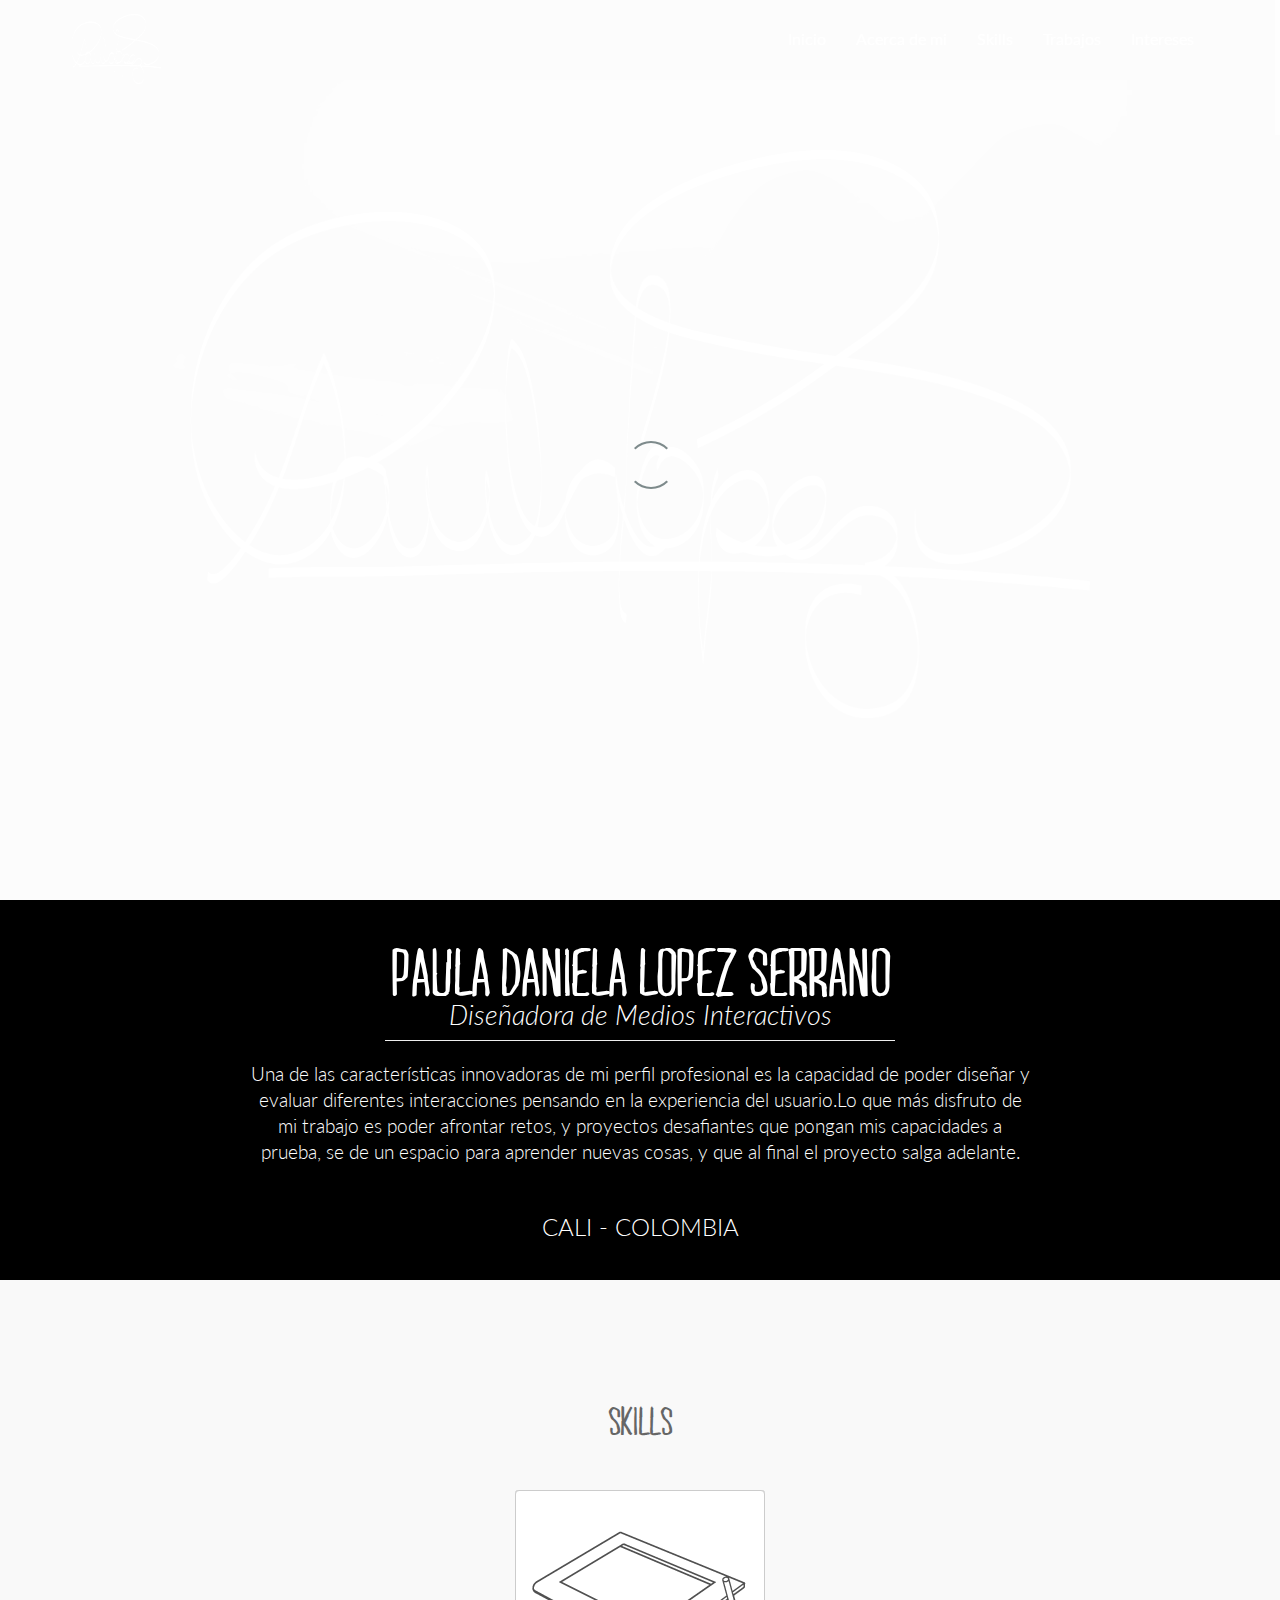
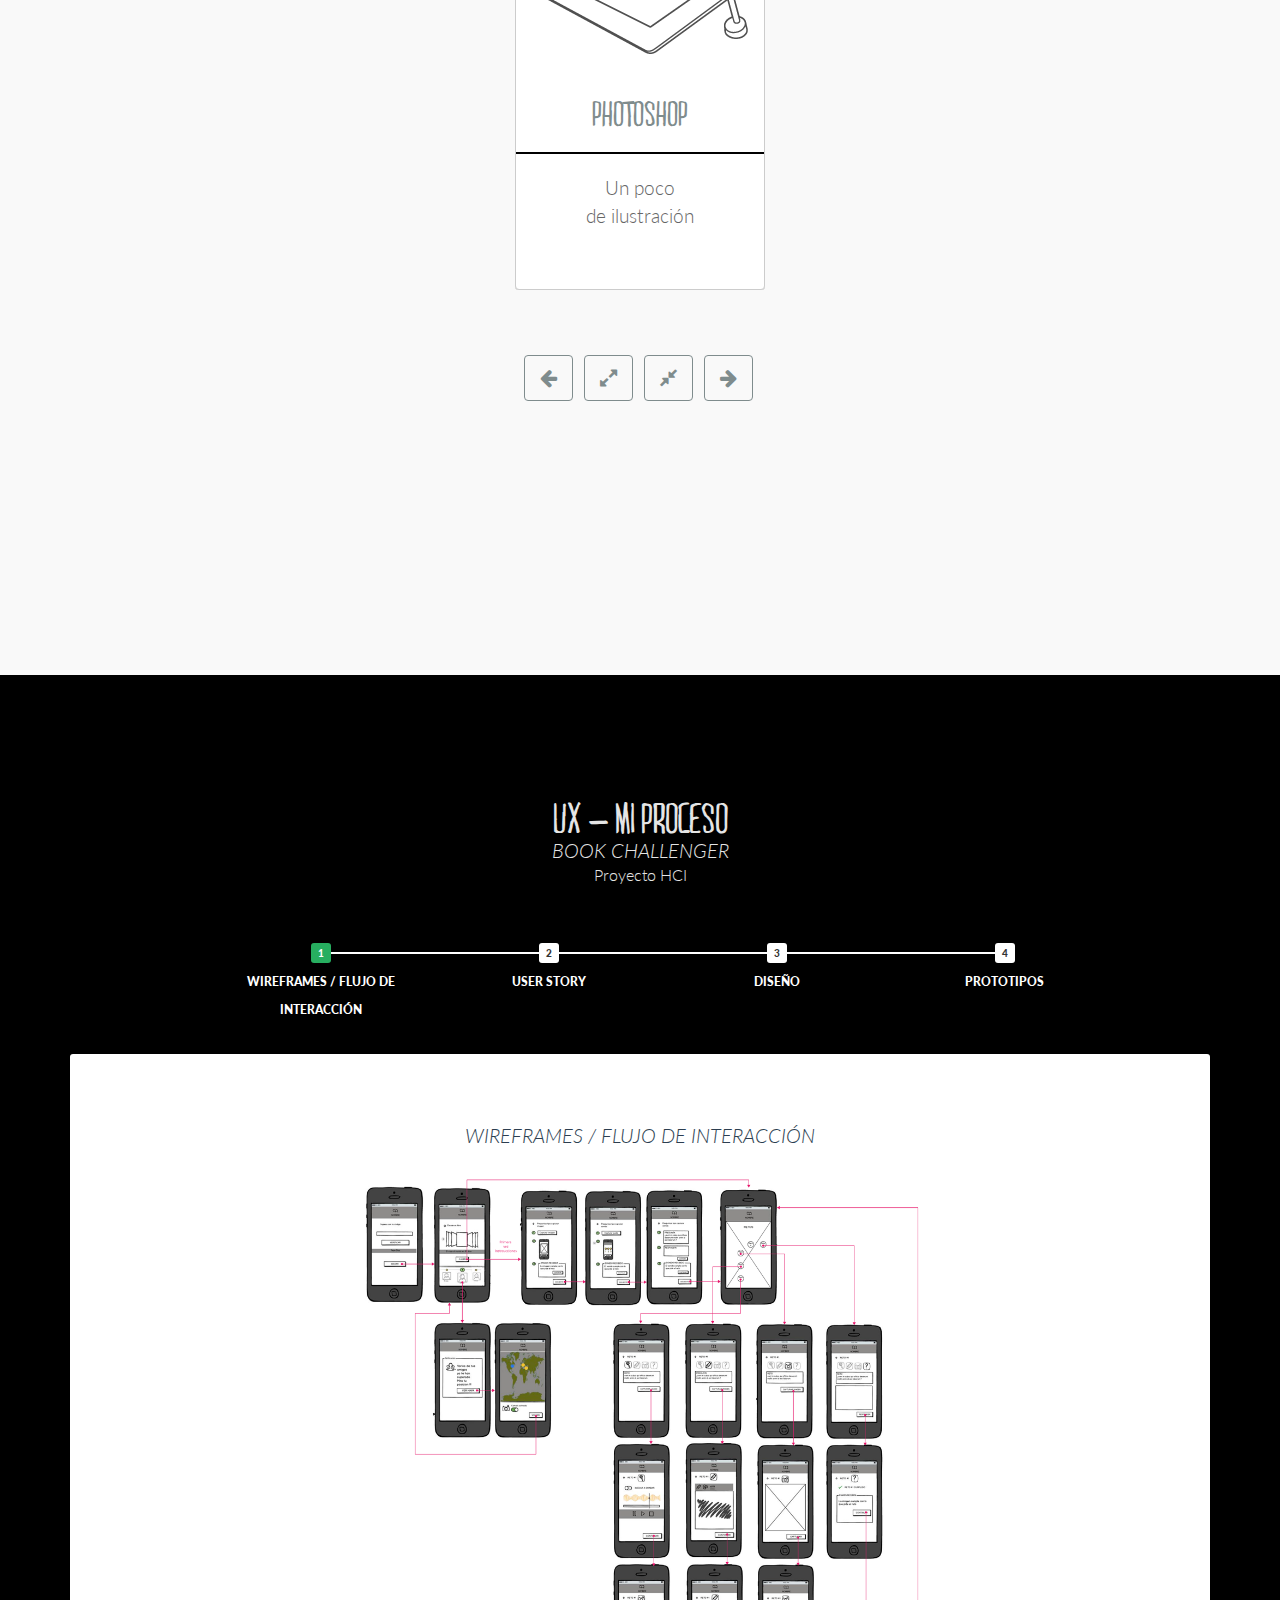
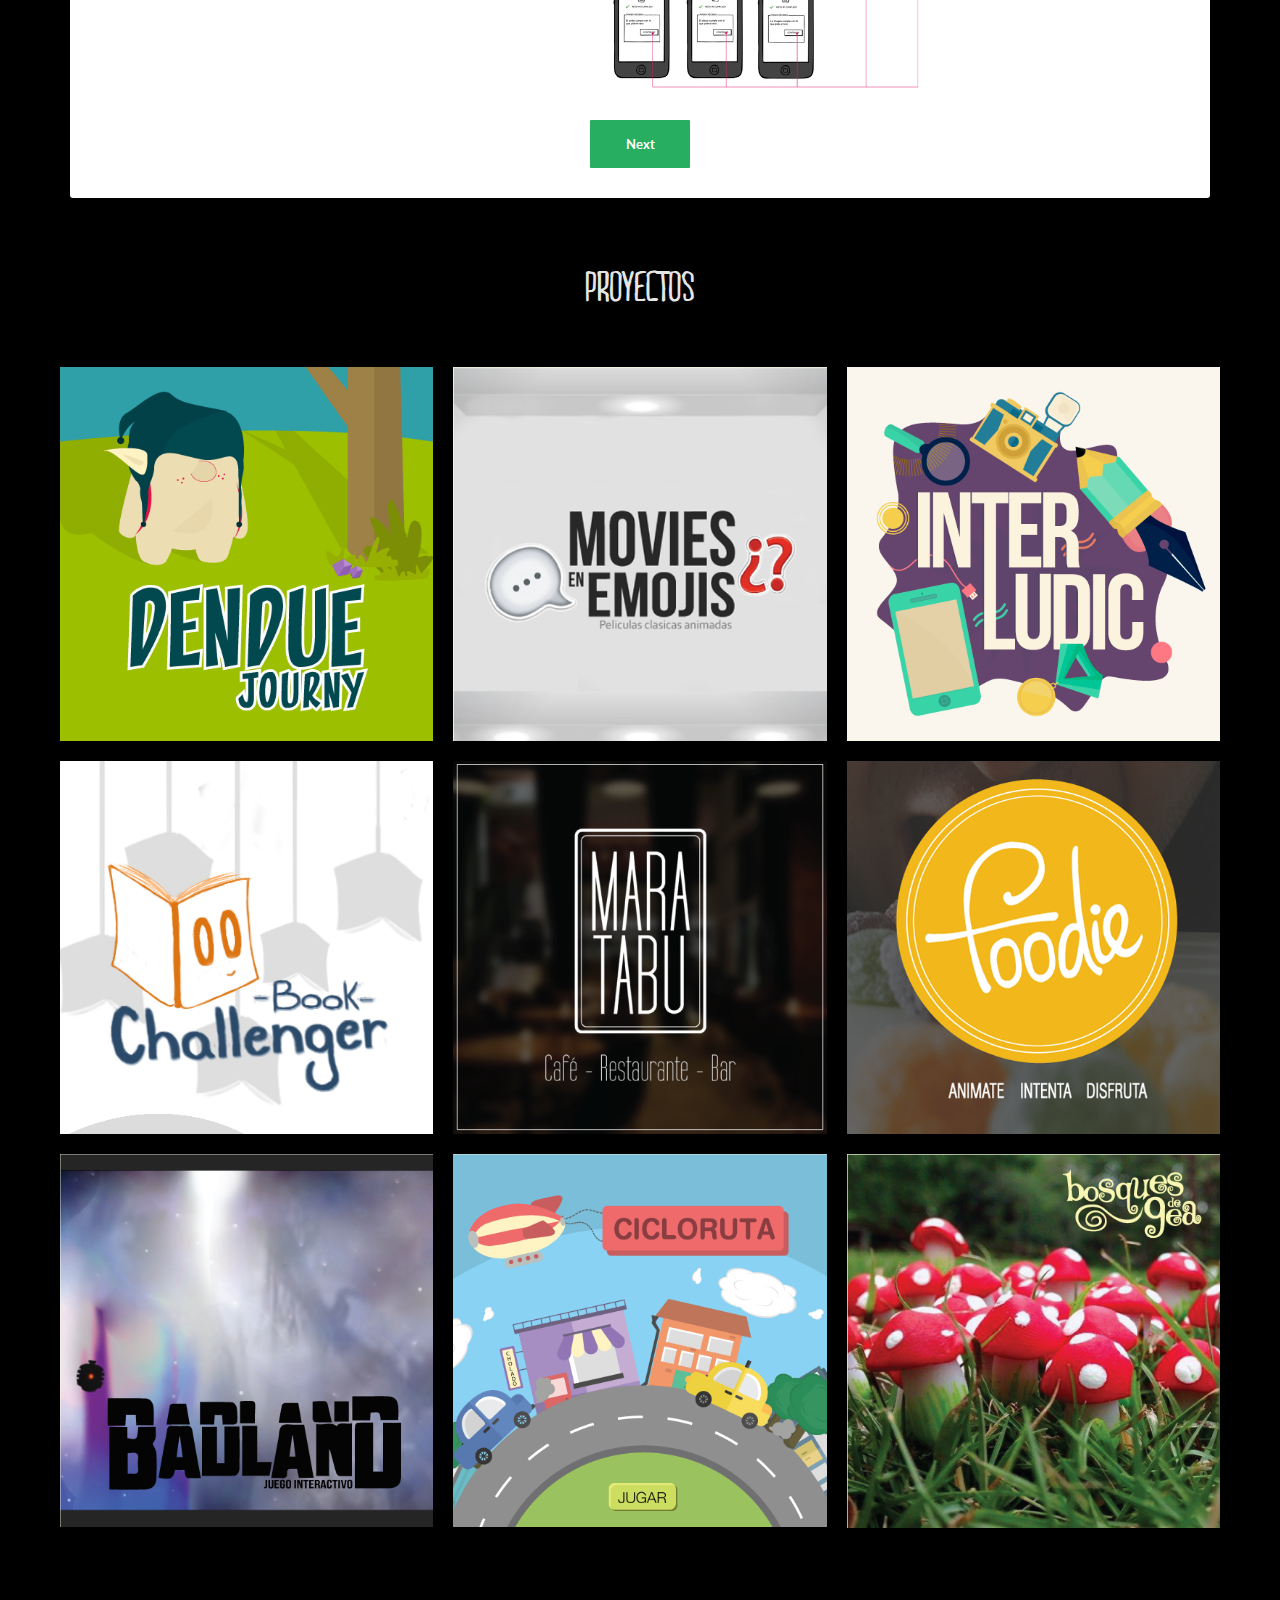
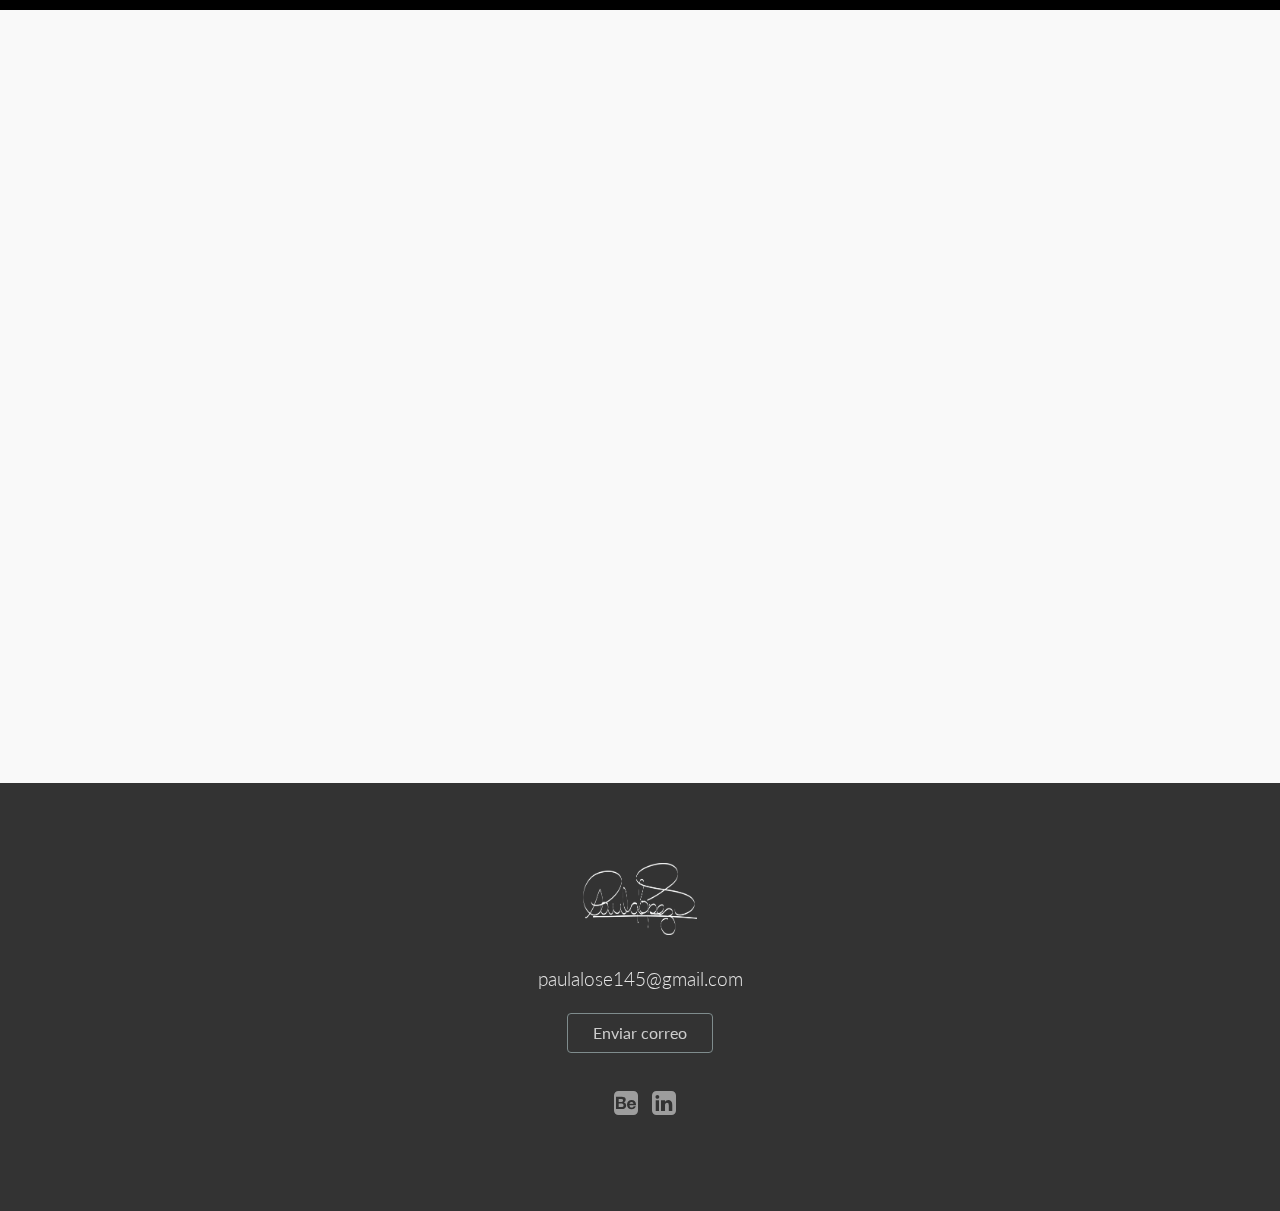
==== commit f1e6dd57: "index nuevo" ====
--- a/index.html
+++ b/index.html
@@ -709,7 +709,7 @@
       					</div>
       					<div class="col-md-4 project-photo">
 							<video class="imgMasTrabajoUno"  controls>
- 							<source src="images/bosques.mov" type="video/mp4">
+ 							<source src="images/bosques.mp4" type="video/mp4">
 							Your browser does not support the video tag.
 						</video>
 						</div>
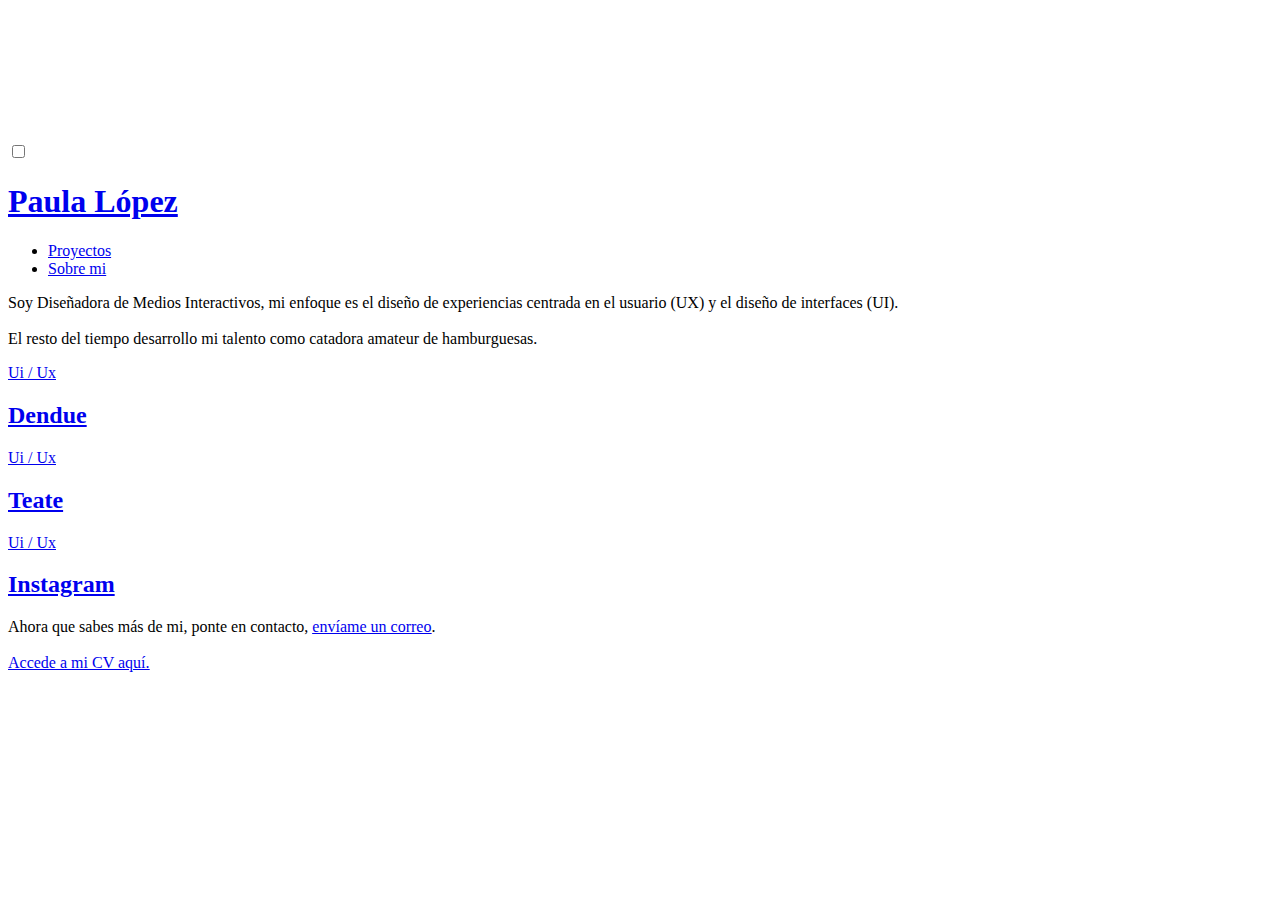
==== commit d26e0bec: "new portafolio" ====
--- a/index.html
+++ b/index.html
@@ -1,1208 +1,134 @@
-<!DOCTYPE HTML>
-<html lang="en-US">
-<head>
-	<title>Paula López</title>
+<!DOCTYPE html>
+<html>
+  <head>
+    <meta name="viewport" content="width=device-width, initial-scale=1.0">
+    <meta charset="UTF-8">
+    <title>Paula López - Diseñadora Ux</title>
+    <link rel="stylesheet" href="assets/css/aurora-pack.css">
+    <link rel="stylesheet" href="assets/css/aurora-theme-base.min.css">
+    <link rel="stylesheet" href="assets/css/urku.css">
+      
+      <link href="https://fonts.googleapis.com/css?family=Work+Sans:100,300,400" rel="stylesheet">
+	  
+	  
+	<link rel="apple-touch-icon" sizes="180x180" href="assets/img/favicon/apple-touch-icon.png">
+	<link rel="icon" type="image/png" sizes="32x32" href="assets/img/favicon/favicon-32x32.png">
+	<link rel="icon" type="image/png" sizes="16x16" href="assets/img/favicon/favicon-16x16.png">
+	<link rel="manifest" href="assets/img/favicon/site.webmanifest">
+	<meta name="msapplication-TileColor" content="#000000">
+	<meta name="theme-color" content="#ffffff">
 	
-	<meta charset="utf-8">
-    <meta name="viewport" content="width=device-width, initial-scale=1.0">
-	<link rel="stylesheet" href="css/bootstrap.css" />
-	<link rel="stylesheet" href="css/font-awesome.min.css" />
-	<link rel="stylesheet" href="css/linea-icon.css" />
-	<link rel="stylesheet" href="css/fancy-buttons.css" />
-	
-	<!--=== Google Fonts ===-->
-	<link href='http://fonts.googleapis.com/css?family=Bangers' rel='stylesheet' type='text/css'>
-	<link href='http://fonts.googleapis.com/css?family=Roboto+Slab:300,700,400' rel='stylesheet' type='text/css'>
-	<link href='http://fonts.googleapis.com/css?family=Raleway:600,400,300' rel='stylesheet' type='text/css'>
-	<link href='http://fonts.googleapis.com/css?family=Open+Sans:400,300,600,700' rel='stylesheet' type='text/css'>
+	  
+      
+  </head>
+  <body class="top-fixed inde">
+    <header class="ae-container-fluid ae-container-fluid--full rk-header inde">
+      <input type="checkbox" id="mobile-menu" class="rk-mobile-menu">
+      <label for="mobile-menu">
+        <svg>
+          <use xlink:href="assets/img/symbols.svg#bar"></use>
+        </svg>
+        <svg>
+          <use xlink:href="assets/img/symbols.svg#bar"></use>
+        </svg>
+        <svg>
+          <use xlink:href="assets/img/symbols.svg#bar"></use>
+        </svg>
+      </label>
+      <div class="ae-container-fluid ae-container-fluid--inner rk-topbar">
+        <h1 class="rk-logo white"><a href="index.html">Paula López</a></h1>
+        <nav class="rk-navigation">
+          <ul class="rk-menu">
+               
+            <li class="active rk-menu__item"><a href="index.html" class="rk-menu__link white">Proyectos</a>
+            </li>
+            <li class=" rk-menu__item"><a href="about.html" class="rk-menu__link white">Sobre mi</a>
+            </li>
+         
+          </ul>
+          
+        </nav>
+      </div>
+    </header>
+    <section class="ae-container-fluid rk-main">
+        
+      <section class="ae-container-fluid ae-container-fluid--inner rk-portfolio">
+        
+          <div class=" au-xs-ta-left au-lg-ta-left  info">
+          
+            <div class="bio">Soy Diseñadora de Medios Interactivos, mi enfoque es el diseño de experiencias centrada en el usuario (UX) y el diseño de interfaces (UI).<br><br>El resto del tiempo desarrollo mi talento como catadora amateur de hamburguesas.</div>
+            
+        </div>
+          
+        <div class="rk-portfolio__items">
+            
+            
+            
+        
+        <!--<a href="calicalabozo.html" class="rk-item rk-item--flex item-13 rk-size-8 rk-tosize-3 rk-square hov">
+          <div class="item-meta">
+             <p>Website</p>
+            <h2>Dendue</h2>
+            
+          </div></a>
+        <div class="rk-items-cont rk-size-4 rk-tosize-6">
+		<a href="mil810.html" class="rk-item rk-item--flex item-14 rk-size-12 rk-tosize-6 rk-square ">
+            <div class="item-meta">
+              <p>Branding</p>
+              <h2>Mil810</h2>
+              
+            </div></a>
+		<a href="tostitos.html" class="rk-item rk-item--flex item-15 rk-size-12 rk-tosize-6 rk-square ">
+            <div class="item-meta">
+            <p>Website</p>
+              <h2>Super Bowl Ad Tostitos</h2>
+            </div></a>
+        </div>-->
+            
+          <a href="Dendue.html" class="rk-item rk-item--flex item-10 rk-size-6 rk-tosize-3 rk-portrait rk-tosquare">
+          <div class="item-meta  rk-tosmallfont">
+              <p>Ui / Ux</p>
+            <h2>Dendue</h2>
+          </div></a>
+        <div class="rk-items-cont rk-size-6 rk-tosize-6">
+			<a href="teate.html" class="rk-item rk-item--flex item-11 rk-size-12 rk-tosize-6 rk-landscape rk-tosquare">
+            <div class="item-meta">
+                <p>Ui / Ux</p>
+              <h2>Teate</h2>
+            </div></a>
+			<a href="instagram.html" class="rk-item rk-item--flex item-9 rk-size-12 rk-tosize-6 rk-landscape rk-tosquare">
+            <div class="item-meta">
+                <p>Ui / Ux</p>
+              <h2>Instagram</h2>
+             
+            </div></a>
+        </div>
+      </div>
+		  
+		  
+		  <div class=" au-xs-ta-left au-lg-ta-left  info">
+          
+            <div class="bio">Ahora que sabes más de mi, ponte en contacto,
+ 			<a href="mailto:paulalose145@gmail.com?Subject=Hola" target="_top"><u> envíame un correo</u></a>.
+              
+            <br>
+            <br>
+            <a class="underline" href="https://drive.google.com/open?id=1AMCg0dfvxwvTA95OkfYppStdvJtoPIC7"  target="_blank"><u>Accede a mi CV aquí.</u></a>
+            
+            </div>
+            
+        </div>
+		  
+      </section>
+		
+		
+        
+    </section>
+    
+        <script src='https://cdnjs.cloudflare.com/ajax/libs/jquery/2.1.3/jquery.min.js'></script>
 
-	<!--font-->
-    <link href='https://fonts.googleapis.com/css?family=Lato:400,100italic,100,300,300italic,400italic' rel='stylesheet' type='text/css'>
-
-	<!--=== Other CSS files ===-->
-	<link rel="stylesheet" href="css/animate.css" />
-	<link rel="stylesheet" href="css/jquery.vegas.css" />
-	<link rel="stylesheet" href="css/baraja.css" />
-	<link rel="stylesheet" href="css/jquery.bxslider.css" />
-	
-	<!--=== Main Stylesheets ===-->
-	<link rel="stylesheet" href="css/style.css" />
-	<link rel="stylesheet" href="css/responsive.css" />
-	
-	<!--=== Color Scheme, three colors are available red.css, orange.css and gray.css ===-->
-	<link rel="stylesheet" id="scheme-source" href="css/schemes/gray.css" />
-
-	<!--=== Internet explorer fix ===-->
-	<!-- [if lt IE 9]>
-		<script src="http://oss.maxcdn.com/libs/html5shiv/3.7.0/html5shiv.js"></script>
-		<script src="http://oss.maxcdn.com/libs/respond.js/1.4.2/respond.min.js"></script>
-	<![endif] -->
-	
-	
-</head>
-<body>
-	<!--=== Preloader section starts ===-->
-	<section id="preloader">
-		<div class="loading-circle fa-spin"></div>
-	</section>
-	<!--=== Preloader section Ends ===-->
-	
-	<!--=== Header section Starts ===-->
-	<div id="header" class="header-section">
-		<!-- sticky-bar Starts-->
-		<div class="sticky-bar-wrap">
-			<div class="sticky-section">
-				<div id="topbar-hold" class="nav-hold container">
-					<nav class="navbar" role="navigation">
-						<div class="navbar-header">
-							<a class="site-name navbar-brand" href="#">
-							<img src="images/firma.png" alt="" height="70" width="90">
-							</a>
-						</div>
-						
-						<!-- Main Navigation menu Starts -->
-						<div class="collapse navbar-collapse navbar-responsive-collapse">
-							<ul class="nav navbar-nav navbar-right">
-								<li><a href="#section-home">Inicio</a></li>
-								<li><a href="#acerca">Acerca de mi</a></li>
-								<li><a href="#section-feature">Skills</a></li>
-								<li><a href="#section-services">Trabajos</a></li>
-								<li><a href="#step-1">Intereses</a></li>
-							</ul>
-						</div>
-						<!-- Main Navigation menu ends-->
-					</nav>
-				</div>
-			</div>
-		</div>
-		<!-- sticky-bar Ends-->
-		<!--=== Header section Ends ===-->
-		
-		<!--=== Home Section Starts ===-->
-		<div id="section-home" class="home-section-wrap center">
-			<div class="section-overlay"></div>
-			<div class="container home">
-				<div class="row">
-					<img id="logo" src="images/firma.png" alt="">
-				</div>
-			</div>
-		</div>
-		<!--=== Home Section Ends ===-->
-	</div>
-
-	<!--=== About Section ===-->
-	<div id="acerca" class="home-section-wrap center">
-		<h1 class="well-come">Paula Daniela Lopez Serrano</h1>
-		<h2 class="come">Diseñadora de Medios Interactivos</h2>
-		<hr class="lineaD">
-		<p class="intro-message">Una de las características innovadoras de mi perfil profesional es la capacidad de poder diseñar y evaluar diferentes interacciones pensando en la experiencia del usuario.Lo que más disfruto de mi trabajo es poder afrontar retos, y proyectos desafiantes que pongan mis capacidades a prueba, se de un espacio para aprender nuevas cosas, y que al final el proyecto salga adelante.</p>
-		<h3 id="fin-acerca">CALI - COLOMBIA</h3>
-	</div>
-	<!--=== About Section Ends ===-->
-	
-	<!--=== Skills section Starts ===-->
-	<section id="section-feature" class="feature-wrap">
-		<div class="container features center">
-			<div class="row">
-				<div class="col-md-10 col-md-offset-1 center section-title">
-						<h1 class="titulos-internos">Skills</h1>
-					</div>
-				<div class="col-lg-12">
-					
-						<!--Skills container Starts -->
-						<ul id="card-ul" class="features-hold baraja-container">
-						
-							<!-- Phot -->
-							<li class="single-feature">
-								<img src="images/photoshop.png" alt="" class="feature-image img-espacioD" /><!-- Feature Icon -->
-								<h1 class="feature-title color-scheme">Photoshop</h1>
-								<hr class="linea">
-								<p class="feature-text">
-									Un poco <br> de ilustración
-								</p>
-								
-									
-								
-							</li>
-							<!-- Photoshop Ends -->
-							
-							<!-- Illustrator -->
-							<li class="single-feature" >
-								<img src="images/illustrator.png" alt="" class="feature-image" /><!-- Feature Icon -->
-								<h1 class="feature-title color-scheme">Illustrator</h1>
-								<hr class="linea">
-								<p class="feature-text">
-									Algunos trazos <br> con la pluma
-								</p>
-								
-							</li>
-							<!-- Illustrator Ends -->
-							
-							<!-- Arduino -->
-							<li class="single-feature">
-								<img src="images/electronica.png" alt="" class="feature-image img-espacioD" /><!-- Feature Icon -->
-								<h1 class="feature-title color-scheme">Arduino</h1>
-								<hr class="linea">
-								<p class="feature-text">
-									Conectando ideas
-								</p>
-								
-							</li>
-							<!-- Arduino Ends -->
-							
-							<!-- Kinect -->
-							<li class="single-feature">
-								<img src="images/kinect.png" alt="" class="feature-image" /><!-- Feature Icon -->
-								<h1 class="feature-title color-scheme">Kinect</h1>
-								<hr class="linea">
-								<p class="feature-text">
-									Se amplian <br> las posibilidades
-								</p>
-								
-							</li>
-							<!-- Kinect Ends -->
-							
-							<!-- Android -->
-							<li class="single-feature" >
-								<img src="images/android.png" alt="" class="feature-image img-espacio" /><!-- Feature Icon -->
-								<h1 class="feature-title color-scheme">Android</h1>
-								<hr class="linea">
-								<p class="feature-text">
-									Interfaces para <br>el usuario
-								</p>
-								
-							</li>
-							<!-- Android Ends -->
-							
-							<!-- HTML -->
-							<li class="single-feature" >
-								<img src="images/html.png" alt="" class="feature-image img-espacio" /><!-- Feature Icon -->
-								<h1 class="feature-title color-scheme">HTML</h1>
-								<hr class="linea">
-								<p class="feature-text">
-									El diseño <br> en la web
-								</p>
-								
-							</li>
-							<!-- HTML Ends -->
-							
-							<!-- Arquitectura de la informacion -->
-							<li class="single-feature" >
-								<img src="images/arquitectura.png" alt="" class="feature-image img-espacioT" /><!-- Feature Icon -->
-								<h1 class="feature-title color-scheme">Arquitectura de <br> la informacion</h1>
-								<hr class="linea">
-								<p class="feature-text">
-										Simplificar
-								</p>
-							</li>
-							<!-- Arquitectura de la informacion Ends -->
-							
-							<!-- Processing -->
-							<li class="single-feature" >
-								<img src="images/processing.png" alt="" class="feature-image img-espacioT" /><!-- Feature Icon -->
-								<h1 class="feature-title color-scheme">Processing</h1>
-								<hr class="linea">
-								<p class="feature-text">
-									Programacion <br> interactiva y visual
-								</p>
-						
-							</li>
-							<!-- Processing Ends -->
-						</ul>
-						<!--Skills container Ends -->
-						
-						<!-- Skills Controls Starts -->
-						<div class="features-control relative">
-							<button class="control-icon fancy-button button-line no-text btn-col bell" id="feature-prev" title="Previous" >
-								<span class="icon">
-									<i class="fa fa-arrow-left"></i>
-								</span>
-							</button>
-							<button class="control-icon fancy-button button-line no-text btn-col zoom" id="feature-expand" title="Expand" >
-								<span class="icon">
-									<i class="fa fa-expand"></i>
-								</span>
-							</button>
-							<button class="control-icon fancy-button button-line no-text btn-col zoom" id="feature-close" title="Collapse" >
-								<span class="icon">
-									<i class="fa fa-compress"></i>
-								</span>
-							</button>
-							<button class="control-icon fancy-button button-line no-text btn-col bell" id="feature-next" title="Next" >
-								<span class="icon">
-									<i class="fa fa-arrow-right"></i>
-								</span>
-							</button>
-						</div>
-						<!-- Skills Controls Ends -->
-				</div>
-			</div>
-		</div>
-	</section>
-	<!--=== Skills section Ends ===-->
-
-	<!--=== Portfolio section Starts ===-->
-	<section id="section-services" class="services-wrap">
-		<div class="container services">
-			<div class="row">
-			<div class="col-md-10 col-md-offset-1 center proceso">
-				<h1>UX - Mi proceso</h1>
-				<h2>BOOK CHALLENGER</h2>
-				<h3>Proyecto HCI</h3>
-			</div>
-				<!-- Ux proceso -->
-			<div id="barra" class = "col-md-12">
-				<form id="msform">
-  					<!-- progressbar -->
- 					<ul id="progressbar">
-    					<li class="active">Wireframes / Flujo de Interacción</li>
-    					<li>User Story</li>
-   						<li>Diseño</li>
-   						<li>Prototipos</li>
-  					</ul>
-  					<!-- fieldsets -->
-					<fieldset>
-						<h2 class="fs-title">Wireframes / Flujo de Interacción</h2>
-						<div><img src="images/wirehci.png" width="600" height="554" alt=""></div>
-					  	
-					    <input type="button" name="next" class="next action-button" value="Next" />
-					</fieldset>
-
-					<fieldset>
-					    <h2 class="fs-title">User Story</h2>
-					    <div><img src="images/story.png" width="500" height="459" alt=""></div>
-
-					    <input type="button" name="previous" class="previous action-button" value="Previous" />
-					    <input type="button" name="next" class="next action-button" value="Next" />
-					</fieldset>
-
-					<fieldset>
-					    <h2 class="fs-title">Diseño</h2>
-					    <div><img src="images/hcimas.png" width="800" height="546"alt=""></div>
-					    <input type="button" name="previous" class="previous action-button" value="Previous" />
-					    <input type="button" name="next" class="next action-button" value="Next" />
-					</fieldset>
-
-					<fieldset>
-					    <h2 class="fs-title">Prototipos</h2>
-					    <div class="col-md-12">
-						<video class="videoUno"width="500" height="281" controls>
- 							<source src="images/prototipo.mp4" type="video/mp4">
-							Your browser does not support the video tag.
-						</video>
-						</div>
-					    <input type="button" name="previous" class="previous action-button" value="Previous" />
-					</fieldset>
-				</form>
-			</div>
-				<!-- Ux proceso Ends -->
-
-				<!-- Galeria -->
-				<div class="col-md-10 col-md-offset-1 center proceso">
-					<h1>Proyectos</h1>
-				</div>
-
-				<!-- Primer bloque -->	
-				<div class="portfolio__project-wrapper row">
-					<!-- Cero -->
-        				<a href="#item0"  onclick="mostrarCero()"></a>
-      				<!-- Cero Ends -->
-					<!-- Dendue -->
-      				<div class="portfolio__project col-xs-12 col-sm-6 col-lg-4 text-center" data-cat="fcc">
-        				<a href="#item0"  onclick="mostrarUno()">
-      				    	<div class="portfolio__project__preview">
-         				   		<img src="images/dendue.png" alt="dendue">
-        					</div>
-        					<div class="portfolio__project__description">
-           						<div class="info-wrapper">
-              					<h3 class="portfolio__project__name">Dendue</h3>
-            					</div>
-          					</div>
-        				</a>
-      				</div>
-      				<!-- Dendue Ends -->
-
-      				<!-- Movies -->
-      				<div class="portfolio__project col-xs-12 col-sm-6 col-lg-4 text-center" data-cat="fcc">
-        				<a href="#item1"  onclick="mostrarDos()">
-      				    	<div class="portfolio__project__preview">
-         				   		<img src="images/movies.png" alt="dendue">
-        					</div>
-        					<div class="portfolio__project__description">
-           						<div class="info-wrapper">
-              					<h3 class="portfolio__project__name">Movies en Emojis</h3>
-            					</div>
-          					</div>
-        				</a>
-      				</div>
-      				<!-- Movies Ends -->
-
-      				<!-- Interludic -->
-      				<div class="portfolio__project col-xs-12 col-sm-6 col-lg-4 text-center" data-cat="fcc">
-        				<a href="#item2"  onclick="mostrarTres()">
-      				    	<div class="portfolio__project__preview">
-         				   		<img src="images/interludic.png" alt="dendue">
-        					</div>
-        					<div class="portfolio__project__description">
-           						<div class="info-wrapper">
-              					<h3 class="portfolio__project__name">Interludic</h3>
-            					</div>
-          					</div>
-        				</a>
-      				</div>
-      				<!-- Interludic Ends -->
-
-      				<!-- Detalle del proyecto -->
-					<!-- Detalle Dendue -->
-    				<div class="col-md-12"id="item1">
-    					<div class="col-md-12">
-    						<div class="col-md-6">
-    							<h1 class="titulos-internos">Dendue</h1>
-    						</div>
-    						<div class="col-md-5"></div>
-     						<div class="col-md-1">
-    							<input class ="cerrar" type="button" value ="cerrar" onclick="ocultarUno()">
-    						</div>
-      					</div>
-      					<div class="col-md-4 project-photo">
-							<img class="imgMasTrabajoUno" src="images/denduemas.png" alt="" />
-						</div>
-						<div class="col-md-1"></div>
-						<div class="col-md-2">
-      						<h4 class="subtitulo-proyecto"><strong>Detalles del proyecto</strong></h4>
-							<ul class="details-list">
-								<li><i class="fa fa-th-list"></i> <strong class="strong">Categoria: </strong>Aplicación Móvil</li>
-								<li><i class="fa fa-user"></i> <strong class="strong">Rol: </strong> Diseño de interfaces, UX/UI</li>
-								<li><i class="fa fa-calendar"></i> <strong class="strong">Fecha: </strong> 2015-2</li>
-								<li><i class="fa fa-link"></i> <strong class="strong">Url: </strong> <a href="#"><strong>Movies en Emojis</strong></a></li>
-							</ul>
-						</div>
-						<div class="col-md-5" >
-							<h4 class="subtitulo-proyecto"><strong>Información del proyecto</strong></h4>
-							<p align="justify">Este proyecto es una aplicación móvil para niños con dislexia visual. A modo de juego se realizan diferentes ejercicios para que el niño pueda complementar su tratamiento médico y pueda avanzar en su recuperación. Los diferentes retos se enfocan en los diferentes factores que involucra esta enfermedad como por ejemplo, separar las palabras de una frases, las sílabas de una palabra, y las letras de una palabra, también identificar derecha e izquierda y aprender la forma correcta de cada letra.</p>
-						</div>	
-					</div>
-					<!-- Detalle Dendue Ends-->
-
-					<!-- Detalle Movies -->
-    				<div class="col-md-12"id="item2">
-    					<div class="col-md-12">
-    						<div class="col-md-6">
-    							<h1 class="titulos-internos">Movies en Emojis</h1>
-    						</div>
-    						<div class="col-md-5"></div>
-     						<div class="col-md-1">
-    							<input class ="cerrar" type="button" value ="cerrar" onclick="ocultarDos()">
-    						</div>
-      					</div>
-      					<div class="col-md-4 project-photo">
-							<img class="imgMasTrabajoDos" src="images/moviesmas.png" alt="" />
-						</div>
-						<div class="col-md-2">
-      						<h4 class="subtitulo-proyecto"><strong>Detalles del proyecto</strong></h4>
-							<ul class="details-list">
-								<li><i class="fa fa-th-list"></i> <strong class="strong">Categoria: </strong>Aplicación Móvil</li>
-								<li><i class="fa fa-user"></i> <strong class="strong">Rol: </strong> Diseño de interfaces, UX/UI</li>
-								<li><i class="fa fa-calendar"></i> <strong class="strong">Fecha: </strong> 2015-2</li>
-								<li><i class="fa fa-link"></i> <strong class="strong">Url: </strong> <a href="#"><strong>Movies en Emojis</strong></a></li>
-							</ul>
-						</div>
-						<div class="col-md-6" >
-							<h4 class="subtitulo-proyecto"><strong>Información del proyecto</strong></h4>
-							<p align="justify">Esta aplicación móvil es un juego muy sencillo, el cual consiste en adivinar el nombre de una película de Disney por medio de emojis. Este juego es por rondas de 8 películas tienes que adivinar la mayoría para poder continuar con la siguiente ronda.
-</p>
-						</div>	
-					</div>
-					<!-- Detalle Movies Ends-->
-
-					<!-- Detalle Interludic -->
-    				<div class="col-md-12"id="item3">
-    					<div class="col-md-12">
-    						<div class="col-md-6">
-    							<h1 class="titulos-internos">Interludic</h1>
-    						</div>
-    						<div class="col-md-5"></div>
-     						<div class="col-md-1">
-    							<input class ="cerrar" type="button" value ="cerrar" onclick="ocultarTres()">
-    						</div>
-      					</div>
-      					<div class="col-md-4 project-photo">
-							<img class="imgMasTrabajoDos" src="images/interludicmas.png" alt="" />
-						</div>
-						<div class="col-md-2">
-      						<h4 class="subtitulo-proyecto"><strong>Detalles del proyecto</strong></h4>
-							<ul class="details-list">
-								<li><i class="fa fa-th-list"></i> <strong class="strong">Categoria: </strong>Aplicación Móvil</li>
-								<li><i class="fa fa-user"></i> <strong class="strong">Rol: </strong> Diseño de interfaces, UX/UI</li>
-								<li><i class="fa fa-calendar"></i> <strong class="strong">Fecha: </strong> 2015-1</li>
-								<li><i class="fa fa-link"></i> <strong class="strong">Url: </strong> <a href="#"><strong>Interludic</strong></a></li>
-							</ul>
-						</div>
-						<div class="col-md-6" >
-							<h4 class="subtitulo-proyecto"><strong>Información del proyecto</strong></h4>
-							<p align="justify">Esta aplicación es una propuesta para la universidad Icesi, más específicamente para el evento de Icesi interactiva. Consiste en una sencilla dinámica que sirve como plataforma para una yincana para que los interesados en la universidad puedan conocer un poco más acerca de sus instalaciones y el campus. En cada estación hay un acertijo por resolver y al capturarlo con el celular este te dará la pista para continuar con el recorrido.</p>
-						</div>	
-					</div>
-					<!-- Detalle Interludic Ends-->
-				<!-- Primer bloque Ends-->
-
-				<!-- Segundo bloque -->
-      				<!-- Book Challenger -->
-      				<div class="portfolio__project col-xs-12 col-sm-6 col-lg-4 text-center" data-cat="fcc">
-        				<a href="#item3"  onclick="mostrarCuatro()">
-      				    	<div class="portfolio__project__preview">
-         				   		<img src="images/book.png" alt="dendue">
-        					</div>
-        					<div class="portfolio__project__description">
-           						<div class="info-wrapper">
-              					<h3 class="portfolio__project__name">Book Challenger</h3>
-            					</div>
-          					</div>
-        				</a>
-      				</div>
-      				<!-- Book Challenger Ends -->
-
-					<!-- MaraTabu -->
-      				<div class="portfolio__project col-xs-12 col-sm-6 col-lg-4" data-cat="fcc">
-        				<a href="#item4"  onclick="mostrarCinco()">
-          					<div class="portfolio__project__preview">
-           						 <img src="images/maratabu.png" alt="javascript calculator">
-         					</div>
-          					<div class="portfolio__project__description">
-           						<div class="info-wrapper">
-              						<h3 class="portfolio__project__name">Maratabu</h3>
-            					</div>
-         					</div>
-        				</a>
-      				</div>
-      				<!-- MaraTabu Ends -->
-
-					<!-- Badland -->
-      				<div class="portfolio__project col-xs-12 col-sm-6 col-lg-4" data-cat="personal">
-        				<a href="#item5"  onclick="mostrarSeis()">
-          					<div class="portfolio__project__preview">
-           						<img src="images/foodie.png" alt="text editor">
-          					</div>
-          					<div class="portfolio__project__description">
-            					<div class="info-wrapper">
-              						<h3 class="portfolio__project__name">Foodie</h3>
-            					</div>
-         					</div>
-        				</a>
-     				</div>
-     				<!-- Badland Ends -->
-					
-					<!-- Detalle del proyecto -->
-					<!-- Detalle Book -->
-    				<div class="col-md-12"id="item4">
-    					<div class="col-md-12">
-    						<div class="col-md-6">
-    							<h1 class="titulos-internos">Book Challenger</h1>
-    						</div>
-    						<div class="col-md-5"></div>
-     						<div class="col-md-1">
-    							<input class ="cerrar" type="button" value ="cerrar" onclick="ocultarCuatro()">
-    						</div>
-      					</div>
-      					<div class="col-md-4 project-photo">
-							<img class="imgMasTrabajoUno" src="images/hcimas.png" alt="" />
-						</div>
-						<div class="col-md-1"></div>
-						<div class="col-md-2">
-      						<h4 class="subtitulo-proyecto"><strong>Detalles del proyecto</strong></h4>
-							<ul class="details-list">
-								<li><i class="fa fa-th-list"></i> <strong class="strong">Categoria: </strong>Aplicación Móvil</li>
-								<li><i class="fa fa-user"></i> <strong class="strong">Rol: </strong> Diseño de interfaces</li>
-								<li><i class="fa fa-calendar"></i> <strong class="strong">Fecha: </strong> 2015-2</li>
-								<li><i class="fa fa-link"></i> <strong class="strong">Url: </strong> <a href="#"><strong>Book Challenger</strong></a></li>
-							</ul>
-						</div>
-						<div class="col-md-5" >
-							<h4 class="subtitulo-proyecto"><strong>Información del proyecto</strong></h4>
-							<p align="justify">Este proyecto está enfocado para la clase de español en los colegios. Su fin es servir de apoyo para el control de lectura de los diferentes libros que se realizan en esta materia. Además de eso pretende incentivar a los niños a leer ya que propone la realización de diferentes y divertidos retos usando la cámara, el micrófono, y la pantalla táctil para poder cumplirlos. </p>
-						</div>	
-					</div>
-					<!-- Detalle Book Ends-->
-
-					<!-- Detalle MaraTabu -->
-    				<div class="col-md-12"id="item5">
-    					<div class="col-md-12">
-    						<div class="col-md-6">
-    							<h1 class="titulos-internos">MaraTabu</h1>
-    						</div>
-    						<div class="col-md-5"></div>
-     						<div class="col-md-1">
-    							<input class ="cerrar" type="button" value ="cerrar" onclick="ocultarCinco()">
-    						</div>
-      					</div>
-      					<div class="col-md-4 project-photo">
-							<img class="imgMasTrabajoTres" src="images/maraTabumas.png" alt="" />
-						</div>
-						<div class="col-md-1"></div>
-						<div class="col-md-2">
-      						<h4 class="subtitulo-proyecto"><strong>Detalles del proyecto</strong></h4>
-							<ul class="details-list">
-								<li><i class="fa fa-th-list"></i> <strong class="strong">Categoria: </strong>Página web</li>
-								<li><i class="fa fa-user"></i> <strong class="strong">Rol: </strong> Diseño de interfaces, UX/UI</li>
-								<li><i class="fa fa-calendar"></i> <strong class="strong">Fecha: </strong> 2015-2</li>
-								<li><i class="fa fa-link"></i> <strong class="strong">Url: </strong> <a href="#"><strong>Mara Tabu</strong></a></li>
-							</ul>
-						</div>
-						<div class="col-md-5" >
-							<h4 class="subtitulo-proyecto"><strong>Información del proyecto</strong></h4>
-							<p align="justify">Este proyecto consistió en crear una empresa que ofreciera algún servicio o producto, y una página web que permitiera a sus posibles clientes conocer e interactuar con ella. En este caso este es un restaurante que permite al cliente crear un mini ambiente para su mesa, la música, la comida, el chef, entre otros, por medio de la página web. </p>
-						</div>	
-					</div>
-					<!-- Detalle MaraTabu Ends-->
-
-					<!-- Detalle Badland -->
-    				<div class="col-md-12"id="item6">
-    					<div class="col-md-12">
-    						<div class="col-md-6">
-    							<h1 class="titulos-internos">Foodie</h1>
-    						</div>
-    						<div class="col-md-5"></div>
-     						<div class="col-md-1">
-    							<input class ="cerrar" type="button" value ="cerrar" onclick="ocultarSeis()">
-    						</div>
-      					</div>
-      					<div class="col-md-4 project-photo">
-							<img class="imgMasTrabajoTres" src="images/foodmas.png" alt="" />
-						</div>
-						<div class="col-md-1"></div>
-						<div class="col-md-2">
-      						<h4 class="subtitulo-proyecto"><strong>Detalles del proyecto</strong></h4>
-							<ul class="details-list">
-								<li><i class="fa fa-th-list"></i> <strong class="strong">Categoria: </strong>Página web</li>
-								<li><i class="fa fa-user"></i> <strong class="strong">Rol: </strong> Diseño de interfaces</li>
-								<li><i class="fa fa-calendar"></i> <strong class="strong">Fecha: </strong> 2015-1</li>
-								<li><i class="fa fa-link"></i> <strong class="strong">Url: </strong> <a href="#"><strong>Foodie</strong></a></li>
-							</ul>
-						</div>
-						<div class="col-md-5" >
-							<h4 class="subtitulo-proyecto"><strong>Información del proyecto</strong></h4>
-							<p align="justify">Esta página web es una red social para compartir y buscar recetas. Cualquier persona puede compartir sus habilidades en la cocina y aprender de otros. Para el diseño de esta red social, se tuvieron en cuenta tanto lo iconos ya reconocidos en otras redes, así como también los utensilios de la cocina, para apropiar más el tema. </p>
-						</div>	
-					</div>
-					<!-- Detalle Badland Ends-->
-				<!-- Segundo bloque Ends-->
-
-				<!-- Tercer bloque Ends-->
-					<!-- Foodie -->
-      				<div class="portfolio__project col-xs-12 col-sm-6 col-lg-4" data-cat="personal">
-        				<a href="#item6" onclick="mostrarSiete()">
-          					<div class="portfolio__project__preview">
-           						<img src="images/badland.png" alt="text editor">
-          					</div>
-          					<div class="portfolio__project__description">
-            					<div class="info-wrapper">
-              						<h3 class="portfolio__project__name">Badland</h3>
-            					</div>
-         					</div>
-        				</a>
-     				</div>
-     				<!-- Foodie Ends -->
-
-     				<!-- Ciclovida -->
-      				<div class="portfolio__project col-xs-12 col-sm-6 col-lg-4" data-cat="personal">
-        				<a href="#item7"  onclick="mostrarOcho()">
-          					<div class="portfolio__project__preview">
-           						<img src="images/ciclovida.png" alt="text editor">
-          					</div>
-          					<div class="portfolio__project__description">
-            					<div class="info-wrapper">
-              						<h3 class="portfolio__project__name">Cicloruta</h3>
-            					</div>
-         					</div>
-        				</a>
-     				</div>
-     				<!-- Ciclovida Ends -->
-
-     				<!-- Bosques de Gea -->
-      				<div class="portfolio__project col-xs-12 col-sm-6 col-lg-4" data-cat="personal">
-        				<a href="#item8"  onclick="mostrarNueve()">
-          					<div class="portfolio__project__preview">
-           						<img src="images/bosques.png" alt="text editor">
-          					</div>
-          					<div class="portfolio__project__description">
-            					<div class="info-wrapper">
-              						<h3 class="portfolio__project__name">Bosques de Gea</h3>
-            					</div>
-         					</div>
-        				</a>
-     				</div>
-     				<!-- Bosques de Gea Ends -->
-
-				<!-- Detalle del proyecto -->
-					<!-- Detalle Foodie -->
-    				<div class="col-md-12"id="item7">
-    					<div class="col-md-12">
-    						<div class="col-md-6">
-    							<h1 class="titulos-internos">Badland</h1>
-    						</div>
-    						<div class="col-md-5"></div>
-     						<div class="col-md-1">
-    							<input class ="cerrar" type="button" value ="cerrar" onclick="ocultarSiete()">
-    						</div>
-      					</div>
-      					<div class="col-md-4 project-photo">
-							<img class="imgMasTrabajo" src="images/badlandmas.png" alt="" />
-						</div>
-						<div class="col-md-1"></div>
-						<div class="col-md-2">
-      						<h4 class="subtitulo-proyecto"><strong>Detalles del proyecto</strong></h4>
-							<ul class="details-list">
-								<li><i class="fa fa-th-list"></i> <strong class="strong">Categoria: </strong>Instalación interactiva</li>
-								<li><i class="fa fa-user"></i> <strong class="strong">Rol: </strong> Diseño de interfaces, programación</li>
-								<li><i class="fa fa-calendar"></i> <strong class="strong">Fecha: </strong> 2015-2</li>
-								<li><i class="fa fa-link"></i> <strong class="strong">Url: </strong> <a href="#"><strong>Badland</strong></a></li>
-							</ul>
-						</div>
-						<div class="col-md-5" >
-							<h4 class="subtitulo-proyecto"><strong>Información del proyecto</strong></h4>
-							<p align="justify">Basado en el juego para celular Badland, se creó esta instalación interactiva la cual consiste en un juego multijugador en donde uno es el personaje “bueno” y otros dos son los enemigos. Por medio del Kinect se conoce hace un reconocimiento del cuerpo de los enemigos para convertirse en obstáculos para las partículas que maneja el jugador bueno. Además de eso cada partícula tiene un color, así que cuando pasen cerca del área del enemigo, él podrá eliminarlas buscando que la cámara detecte ese color. Si el jugador no puede llevar al otro lado la mayoria de las partículas que cree pierde.</p>
-						</div>	
-					</div>
-					<!-- Detalle Foodie Ends-->
-
-					<!-- Detalle Ciclovida -->
-    				<div class="col-md-12"id="item8">
-    					<div class="col-md-12">
-    						<div class="col-md-6">
-    							<h1 class="titulos-internos">Cicloruta</h1>
-    						</div>
-    						<div class="col-md-5"></div>
-     						<div class="col-md-1">
-    							<input class ="cerrar" type="button" value ="cerrar" onclick="ocultarOcho()">
-    						</div>
-      					</div>
-      					<div class="col-md-4 project-photo">
-							<img class="imgMasTrabajoUno" src="images/ciclorutamas.png" alt="" />
-						</div>
-						<div class="col-md-1"></div>
-						<div class="col-md-2">
-      						<h4 class="subtitulo-proyecto"><strong>Detalles del proyecto</strong></h4>
-							<ul class="details-list">
-								<li><i class="fa fa-th-list"></i> <strong class="strong">Categoria: </strong>Instalación interactiva</li>
-								<li><i class="fa fa-user"></i> <strong class="strong">Rol: </strong> Diseño de interfaces, UX/UI, progrmación</li>
-								<li><i class="fa fa-calendar"></i> <strong class="strong">Fecha: </strong> 2015-2</li>
-								<li><i class="fa fa-link"></i> <strong class="strong">Url: </strong> <a href="#"><strong>Cicloruta</strong></a></li>
-							</ul>
-						</div>
-						<div class="col-md-5" >
-							<h4 class="subtitulo-proyecto"><strong>Información del proyecto</strong></h4>
-							<p align="justify">Esta instalación es un juego en red para tres personas, en tres diferentes pantallas cada persona podrá ver a su jugador y controlarlo por medio de un teléfono móvil. Sus gráficos están basados en la cicloruta de la ciudad de Cali, con el fin de incentivar la participación en la mismas. Cada uno de los usuarios pueden elegir entre un jugador en patines, bicicleta o ser corredor. Una vez escogido el tipo de jugador empieza una carrera entre los tres, llena de obstáculos y premios.</p>
-						</div>	
-					</div>
-					<!-- Detalle Ciclovida Ends-->
-
-					<!-- Detalle Bosques -->
-    				<div class="col-md-12"id="item9">
-    					<div class="col-md-12">
-    						<div class="col-md-6">
-    							<h1 class="titulos-internos">Bosques de Gea</h1>
-    						</div>
-    						<div class="col-md-5"></div>
-     						<div class="col-md-1">
-    							<input class ="cerrar" type="button" value ="cerrar" onclick="ocultarNueve()">
-    						</div>
-      					</div>
-      					<div class="col-md-4 project-photo">
-							<video class="imgMasTrabajoUno"  controls>
- 							<source src="images/bosques.mp4" type="video/mp4">
-							Your browser does not support the video tag.
-						</video>
-						</div>
-						<div class="col-md-1"></div>
-						<div class="col-md-2">
-      						<h4 class="subtitulo-proyecto"><strong>Detalles del proyecto</strong></h4>
-							<ul class="details-list">
-								<li><i class="fa fa-th-list"></i> <strong class="strong">Categoria: </strong>Emprendimiento empresarial</li>
-								<li><i class="fa fa-user"></i> <strong class="strong">Rol: </strong> Diseño, programación, logistica</li>
-								<li><i class="fa fa-calendar"></i> <strong class="strong">Fecha: </strong> 2015-1</li>
-								<li><i class="fa fa-link"></i> <strong class="strong">Url: </strong> <a href="#"><strong>Bosques de Gea</strong></a></li>
-							</ul>
-						</div>
-						<div class="col-md-5" >
-							<h4 class="subtitulo-proyecto"><strong>Información del proyecto</strong></h4>
-							<p align="justify">Este plan de empresa consistía en la venta de suculentas, con el valor agregado de una aplicación de realidad aumentada. Al escanear el logo de la empresa se observaba en el celular un pequeño bosque con un duende y una misión de recuperar 4 gemas. Al final cada una de estas gemas es un consejo y unas sencillas acciones para poder cuidar nuestros bosques.</p>
-						</div>	
-					</div>
-					<!-- Detalle Bosques Ends-->
-				<!-- Tercer bloque Ends-->
-			<!-- Galeria Ends -->
-    			</div>
-			</div>
-		</div>
-	</section>
-	<!--=== Portofolio section Ends ===-->
-	
-	<!--=== Interests section Starts ===-->
-	<section id="step-1" class="section-step step-wrap">
-		<div class="container step animated" data-animation="bounceInLeft" data-animation-delay="700">
-			<div class="row">
-				<div class="col-md-10 col-md-offset-1 center section-title">
-					<h1 class = "titulos-internos">Que otros intereses tengo?</h1>
-				</div>
-
-			<!-- Violin -->
-				<div class="col-md-6 col-sm-6 service animated" data-animation="fadeInLeft" data-animation-delay="700">
-
-					<span class="service-icon center"><img src="images/violin.png" alt="" width= '120 px'></span>
-					<div class="service-desc">
-						<h3 class="service-title color-scheme">Violin</h3>
-						<p class="service-description justify">
-							Desde que era pequeña este intrumento ha estado presente en mi vida. Aunque no sea muy buena me llena de pasión y alegria su sonido.
-						</p>
-					</div>
-				</div>
-				<!-- Violin Ends -->
-				
-				<!-- Cine  -->
-				<div class="col-md-6 col-sm-6 service animated" data-animation="fadeInUp" data-animation-delay="700">
-					<span class="service-icon center"><img src="images/cine.png" alt="" width= '120 px'></span>
-					<div class="service-desc">
-						<h3 class="service-title color-scheme">Cine</h3>
-						<p class="service-description justify">
-							Valoro mucho la capacidad de crear mundos e historias totalmente diversos a la realidad. Además la experiencia de la sala de cine es unica para mi.
-						</p>
-					</div>
-				</div>
-				<!-- Cine ends -->
-				
-				<!-- Patinar -->
-				<div class="col-md-6 col-sm-6 service animated" data-animation="fadeInRight" data-animation-delay="700">
-					<span class="service-icon center"><img src="images/patines.png" alt="" width= '120 px'></span>
-					<div class="service-desc">
-						<h3 class="service-title color-scheme">Patinar</h3>
-						<p class="service-description justify">
-							Ha sido el deporte que más me ha gustado desde pequeña lo practiqué. Me gusta por la sensacion del aire y por lo divertido que es.
-						</p>
-					</div>
-				</div>
-				<!-- Patinar Ends -->
-				
-				<!-- Leer -->
-				<div class="col-md-6 col-sm-6 service animated" data-animation="fadeInUp" data-animation-delay="700">
-					<span class="service-icon center"><img src="images/libro.png" alt="" width= '120 px'></span>
-					<div class="service-desc">
-						<h3 class="service-title color-scheme">Leer</h3>
-						<p class="service-description justify">
-							Al igual que en el cine las historias me encanta, pero la habilidad de hacerte imaginar ese mundo a tu gusto en base a palabras es de admirar.
-						</p>
-					</div>
-				</div>
-				<!-- Leer Ends -->
-			</div>
-		</div>
-	</section>
-	<!--=== Interests section Ends ===-->
-	
-
-	
-	<!--=== Testimonials section Starts ===
-	<section id="section-testimonials" class="testimonials-wrap">
-		<div class="section-overlay"></div>
-		<div class="container testimonials center animated" data-animation="rollIn" data-animation-delay="500">
-			<div class="row">
-				<div class="col-md-8 col-md-offset-2">
-					<div class="testimonial-slider">
-						<! Single Testimonial Starts 
-						<div class="testimonial">
-							<p class="comment">
-								Lorem ipsum dolor sit amet, consectetur adipiscing elit. Nullam eu sem ante. Nullam quis risus eu 
-								purus commodo dignissim. Donec iaculis ac ex vel posuere. Sed posuere, elit vitae mattis condimentum, 
-								quam urna fringilla magna
-							</p>
-							
-							<h5 class="happy-client">Jhon Doe</h5>
-							<span class="client-info">Executive at CDF Corp.</span>
-						</div>
-						<! Single Testimonial Ends 
-						
-						<! Single Testimonial Starts 
-						<div class="testimonial">
-							<p class="comment">
-								Dolor sit amet, consectetur adipiscing elit. Nullam eu sem ante. Nullam quis risus eu 
-								purus commodo dignissim. Donec iaculis ac ex vel posuere. Sed posuere, elit vitae mattis condimentum, 
-								quam urna fringilla magna
-							</p>
-							
-							<h5 class="happy-client">JB Jeniffer</h5>
-							<span class="client-info">Developer at TTF Corp.</span>
-						</div>
-						<! Single Testimonial Ends -->
-						
-						<!-- Single Testimonial Starts 
-						<div class="testimonial">
-							<p class="comment">
-								Consectetur adipiscing elit. Nullam eu sem ante. Nullam quis risus eu 
-								purus commodo dignissim. Donec iaculis ac ex vel posuere. Sed posuere, elit vitae mattis condimentum, 
-								quam urna fringilla magna
-							</p>
-							
-							<h5 class="happy-client">Chan Jhin</h5>
-							<span class="client-info">CEO of MutiNaTakio.</span>
-						</div>
-						<! Single Testimonial Ends 
-					</div>
-					<div id="bx-pager" class="client-photos">
-						<a data-slide-index="0" href="" class="photo-hold">
-							<span class="photo-bg">
-								<img src="images/client_1.jpg" alt="" /> <!Client photo 1 
-							</span>
-						</a>
-						<a data-slide-index="1" href="" class="photo-hold">
-							<span class="photo-bg">
-								<img src="images/client_2.jpg" alt="" /> <!Client photo 2 
-							</span>
-						</a>
-						<a data-slide-index="2" href="" class="photo-hold">
-							<span class="photo-bg">
-								<img src="images/client_3.jpg" alt="" /> <!- Client photo 3 
-							</span>
-						</a>
-					</div>
-				</div>
-			</div>
-		</div>
-	</section>
-	=== Testimonials section Ends ===-->
-				
-	
-	<!--=== Contact section Starts ===
-	<section id="section-contact" class="contact-wrap">
-	<div class="section-overlay"></div>
-		<div class="container contact center animated" data-animation="flipInY" data-animation-delay="1000">
-			<div class="row">
-				<div class="col-md-8 col-md-offset-2">
-					<div class="col-md-10 col-md-offset-1 center section-title">
-						<h3>Déjame un mensaje :)</h3>
-					</div>
-					
-					<div class="confirmation">
-						<p><span class="fa fa-check"></span></p>
-					</div>
-					
-					<form class="contact-form support-form">
-						
-						<div class="col-lg-12">
-							<input id="name" class="input-field form-item field-name" type="text" required="required" name="contact-name" placeholder="Nombre" />
-
-							<input id="email" class="input-field form-item field-email" type="email" required="required" name="contact-email" placeholder="Email" />
-
-							<input id="subject" class="input-field form-item field-subject" type="text" required="required" name="contact-subject" placeholder="Asunto" />
-							<textarea id="message" class="textarea-field form-item field-message" rows="10" name="contact-message" placeholder="Mensaje"></textarea>
-						</div>
-						<button type="submit" class="fancy-button button-line button-white large zoom subform">
-							Enviar
-							<span class="icon">
-								<i class="fa fa-paper-plane-o"></i>
-							</span>
-						</button>
-					</form>
-				</div>
-			</div>
-		</div>
-	</section>
-	<!--=== Contact section Ends ===-->
-	
-	<!--=== Footer section Starts ===-->
-	<div id="section-footer" class="footer-wrap">
-		<div class="container footer center">
-			<div class="row">
-				<div class="col-lg-12">
-					<img src="images/firma.png" alt="" class="firmafooter">
-
-					<div class = "col-md-12">
-					<p>paulalose145@gmail.com</p>
-					</div>
-
-					<div class = "col-md-12">
-						<button class="fancy-button button-line no-text btn-col bell" id="feature-next" title="Next" >
-							<span class="icon">
-								<a href="mailto:paulalose145@gmail.com">Enviar correo</a>
-							</span>
-						</button>
-					</div>
-					<!-- Social Links -->
-					<div class="social-icons">
-						<ul>
-							<li><a href="https://www.behance.net/paulalose145"><i class="fa fa-behance-square"></i></a></li>
-							<li><a href="https://co.linkedin.com/in/paulalo145"><i class="fa fa-linkedin-square"></i></a></li>
-						</ul>
-					</div>
-					
-				</div>
-			</div>
-		</div>
-	</div>
-	<!--=== Footer section Ends ===-->
-	
-<!--==== Js files ====-->
-<!--==== Mostrar ====-->
-<script type="text/javascript">
-var cero= true;
-	if(cero == true){
-		document.getElementById('item1').style.display = 'none';
-		document.getElementById('item2').style.display = 'none';
-		document.getElementById('item3').style.display = 'none';
-		document.getElementById('item4').style.display = 'none';
-		document.getElementById('item5').style.display = 'none';
-		document.getElementById('item6').style.display = 'none';
-		document.getElementById('item7').style.display = 'none';
-		document.getElementById('item8').style.display = 'none';
-		document.getElementById('item9').style.display = 'none';
-	}
-</script>
-
-<script type="text/javascript">
-var uno;
-function mostrarUno(){
-	uno = true;
-
-	if(uno == true){
-		document.getElementById('item1').style.display = 'block';
-		document.getElementById('item2').style.display = 'none';
-		document.getElementById('item3').style.display = 'none';
-		document.getElementById('item4').style.display = 'none';
-		document.getElementById('item5').style.display = 'none';
-		document.getElementById('item6').style.display = 'none';
-		document.getElementById('item7').style.display = 'none';
-		document.getElementById('item8').style.display = 'none';
-		document.getElementById('item9').style.display = 'none';
-	}
-}
-</script>
-
-<script type="text/javascript">
-var dos;
-function mostrarDos(){
-	dos = true;
-
-	if(dos == true){
-		document.getElementById('item2').style.display = 'block';
-		document.getElementById('item1').style.display = 'none';
-		document.getElementById('item3').style.display = 'none';
-		document.getElementById('item4').style.display = 'none';
-		document.getElementById('item5').style.display = 'none';
-		document.getElementById('item6').style.display = 'none';
-		document.getElementById('item7').style.display = 'none';
-		document.getElementById('item8').style.display = 'none';
-		document.getElementById('item9').style.display = 'none';
-	}
-}
-</script>
-
-<script type="text/javascript">
-var tres;
-function mostrarTres(){
-	tres = true;
-
-	if(tres == true){
-		document.getElementById('item3').style.display = 'block';
-		document.getElementById('item1').style.display = 'none';
-		document.getElementById('item2').style.display = 'none';
-		document.getElementById('item4').style.display = 'none';
-		document.getElementById('item5').style.display = 'none';
-		document.getElementById('item6').style.display = 'none';
-		document.getElementById('item7').style.display = 'none';
-		document.getElementById('item8').style.display = 'none';
-		document.getElementById('item9').style.display = 'none';
-	}
-}
-</script>
-
-<script type="text/javascript">
-var cuatro;
-function mostrarCuatro(){
-	cuatro = true;
-
-	if(cuatro == true){
-		document.getElementById('item4').style.display = 'block';
-		document.getElementById('item2').style.display = 'none';
-		document.getElementById('item3').style.display = 'none';
-		document.getElementById('item1').style.display = 'none';
-		document.getElementById('item5').style.display = 'none';
-		document.getElementById('item6').style.display = 'none';
-		document.getElementById('item7').style.display = 'none';
-		document.getElementById('item8').style.display = 'none';
-		document.getElementById('item9').style.display = 'none';
-	}
-}
-</script>
-
-<script type="text/javascript">
-var cinco;
-function mostrarCinco(){
-	cinco = true;
-
-	if(cinco == true){
-		document.getElementById('item5').style.display = 'block';
-		document.getElementById('item1').style.display = 'none';
-		document.getElementById('item3').style.display = 'none';
-		document.getElementById('item4').style.display = 'none';
-		document.getElementById('item2').style.display = 'none';
-		document.getElementById('item6').style.display = 'none';
-		document.getElementById('item7').style.display = 'none';
-		document.getElementById('item8').style.display = 'none';
-		document.getElementById('item9').style.display = 'none';
-	}
-}
-</script>
-
-<script type="text/javascript">
-var seis;
-function mostrarSeis(){
-	seis = true;
-
-	if(seis == true){
-		document.getElementById('item6').style.display = 'block';
-		document.getElementById('item1').style.display = 'none';
-		document.getElementById('item2').style.display = 'none';
-		document.getElementById('item4').style.display = 'none';
-		document.getElementById('item5').style.display = 'none';
-		document.getElementById('item3').style.display = 'none';
-		document.getElementById('item7').style.display = 'none';
-		document.getElementById('item8').style.display = 'none';
-		document.getElementById('item9').style.display = 'none';
-	}
-}
-</script>
-
-<script type="text/javascript">
-var siete;
-function mostrarSiete(){
-	siete = true;
-
-	if(siete == true){
-		document.getElementById('item7').style.display = 'block';
-		document.getElementById('item2').style.display = 'none';
-		document.getElementById('item3').style.display = 'none';
-		document.getElementById('item4').style.display = 'none';
-		document.getElementById('item5').style.display = 'none';
-		document.getElementById('item6').style.display = 'none';
-		document.getElementById('item1').style.display = 'none';
-		document.getElementById('item8').style.display = 'none';
-		document.getElementById('item9').style.display = 'none';
-	}
-}
-</script>
-
-<script type="text/javascript">
-var ocho;
-function mostrarOcho(){
-	ocho = true;
-
-	if(ocho == true){
-		document.getElementById('item8').style.display = 'block';
-		document.getElementById('item1').style.display = 'none';
-		document.getElementById('item3').style.display = 'none';
-		document.getElementById('item4').style.display = 'none';
-		document.getElementById('item5').style.display = 'none';
-		document.getElementById('item6').style.display = 'none';
-		document.getElementById('item7').style.display = 'none';
-		document.getElementById('item2').style.display = 'none';
-		document.getElementById('item9').style.display = 'none';
-	}
-}
-</script>
-
-<script type="text/javascript">
-var nueve;
-function mostrarNueve(){
-	nueve = true;
-
-	if(nueve == true){
-		document.getElementById('item9').style.display = 'block';
-		document.getElementById('item1').style.display = 'none';
-		document.getElementById('item2').style.display = 'none';
-		document.getElementById('item4').style.display = 'none';
-		document.getElementById('item5').style.display = 'none';
-		document.getElementById('item6').style.display = 'none';
-		document.getElementById('item7').style.display = 'none';
-		document.getElementById('item8').style.display = 'none';
-		document.getElementById('item3').style.display = 'none';
-	}
-}
-</script>
-<!--==== Mostrar Ends====-->
-
-<!--==== Ocultar ====-->
-<script type="text/javascript">
-function ocultarCero(){
-document.getElementById('item0').style.display = 'none';}
-</script>
-
-<script type="text/javascript">
-function ocultarUno(){
-document.getElementById('item1').style.display = 'none';}
-</script>
-
-<script type="text/javascript">
-function ocultarDos(){
-document.getElementById('item2').style.display = 'none';}
-</script>
-
-<script type="text/javascript">
-function ocultarTres(){
-document.getElementById('item3').style.display = 'none';}
-</script>
-
-<script type="text/javascript">
-function ocultarCuatro(){
-document.getElementById('item4').style.display = 'none';}
-</script>
-
-<script type="text/javascript">
-function ocultarCinco(){
-document.getElementById('item5').style.display = 'none';}
-</script>
-
-<script type="text/javascript">
-function ocultarSeis(){
-document.getElementById('item6').style.display = 'none';}
-</script>
-
-<script type="text/javascript">
-function ocultarSiete(){
-document.getElementById('item7').style.display = 'none';}
-</script>
-
-<script type="text/javascript">
-function ocultarOcho(){
-document.getElementById('item8').style.display = 'none';}
-</script>
-
-<script type="text/javascript">
-function ocultarNueve(){
-document.getElementById('item9').style.display = 'none';}
-</script>
-<!--==== Ocultar Ends ====-->
-<!--==== Essential files ====-->
-
-<script type="text/javascript" src="js/jquery-1.11.1.min.js"></script>
-<script type="text/javascript" src="js/bootstrap.min.js"></script>
-<script type="text/javascript" src="js/bootstrapValidator.min.js"></script>
-<script type="text/javascript" src="js/modernizr.js"></script>
-<script type="text/javascript" src="js/jquery.easing.1.3.js"></script>
-
-<!--==== Slider and Card style plugin ====-->
-<script type="text/javascript" src="js/jquery.baraja.js"></script>
-<script type="text/javascript" src="js/jquery.vegas.min.js"></script>
-<script type="text/javascript" src="js/jquery.bxslider.min.js"></script>
-
-<!--==== MailChimp Widget plugin ====-->
-<script type="text/javascript" src="js/jquery.ajaxchimp.min.js"></script>
-
-<!--==== Scroll and navigation plugins ====-->
-<script type="text/javascript" src="js/jquery.nicescroll.min.js"></script>
-<script type="text/javascript" src="js/jquery.nav.js"></script>
-<script type="text/javascript" src="js/jquery.appear.js"></script>
-<script type="text/javascript" src="js/jquery.fitvids.js"></script>
-
-<!--==== Custom Script files ====-->
-<script type="text/javascript" src="js/custom.js"></script>
-
-</body>
+    <script src="assets/js/svg4everybody.min.js"></script>
+    <script src="assets/js/smooth.js"></script>
+    <script>svg4everybody();</script>
+  </body>
 </html>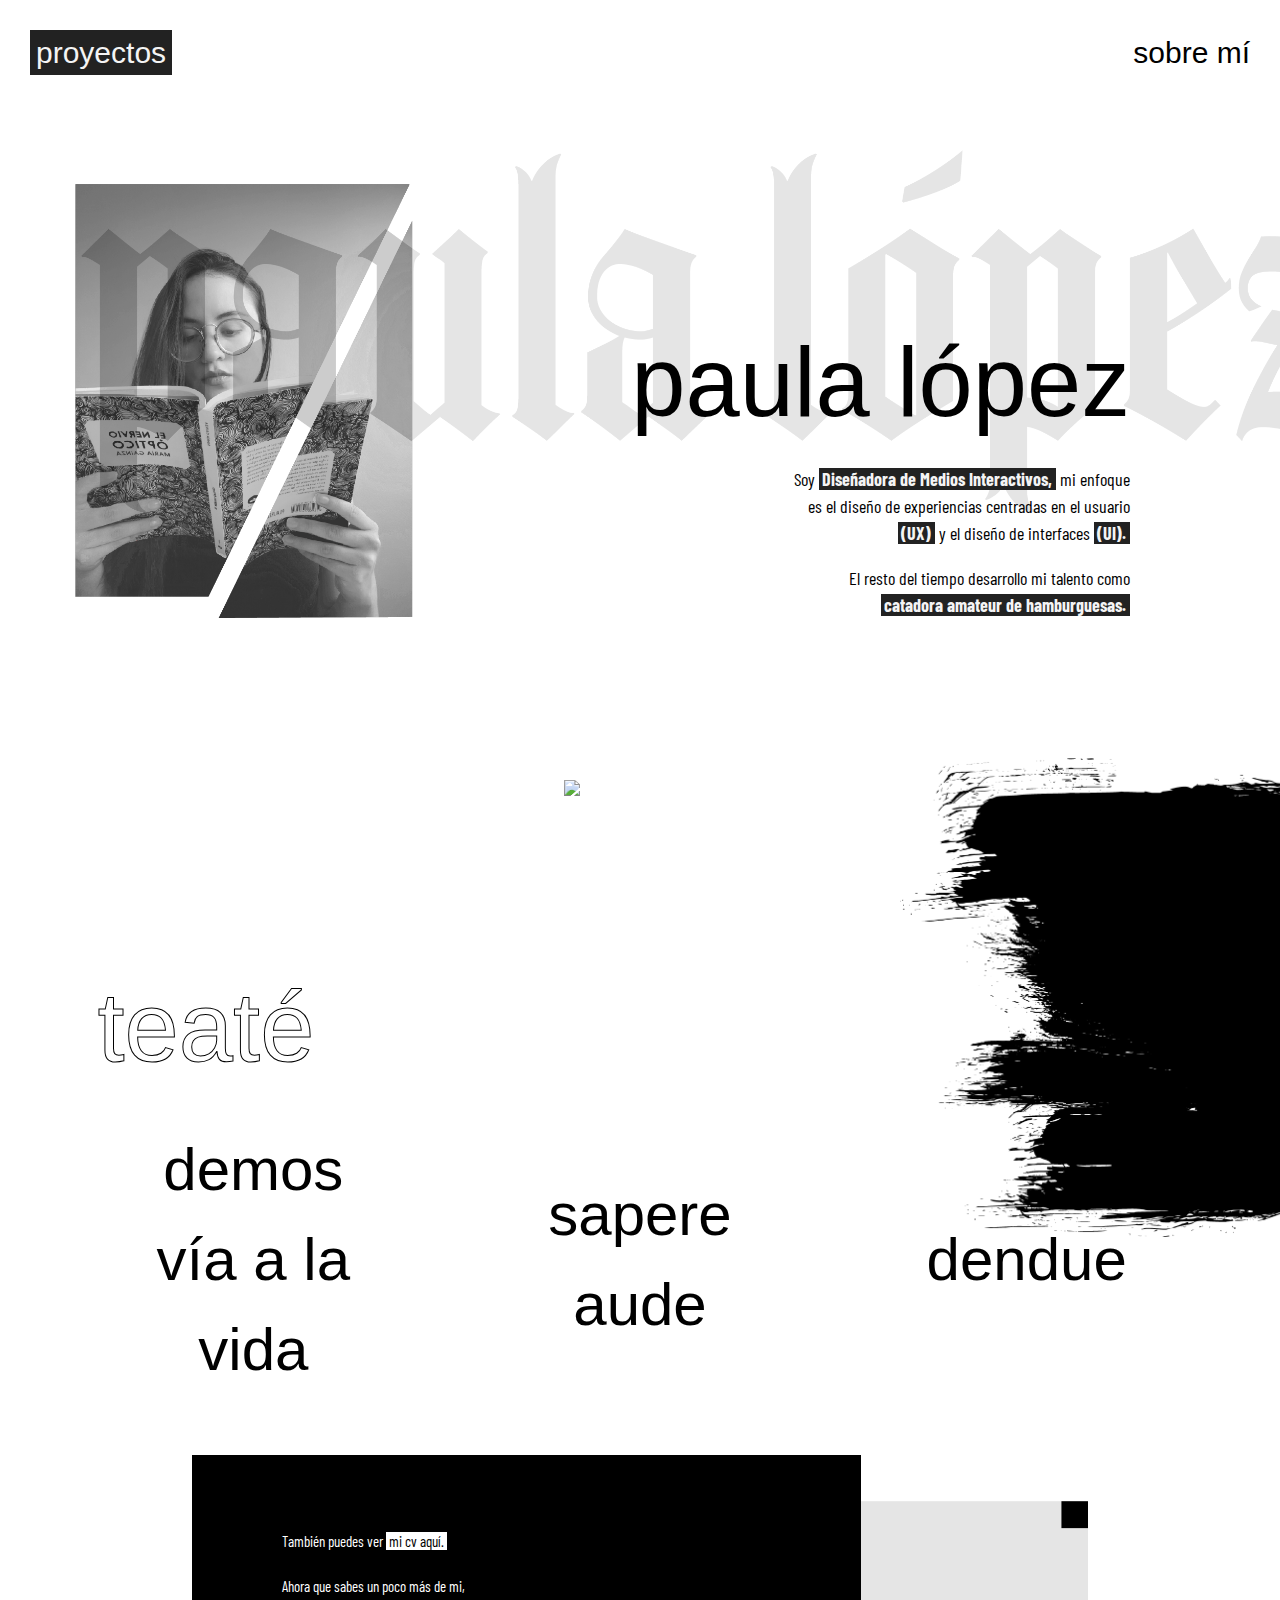
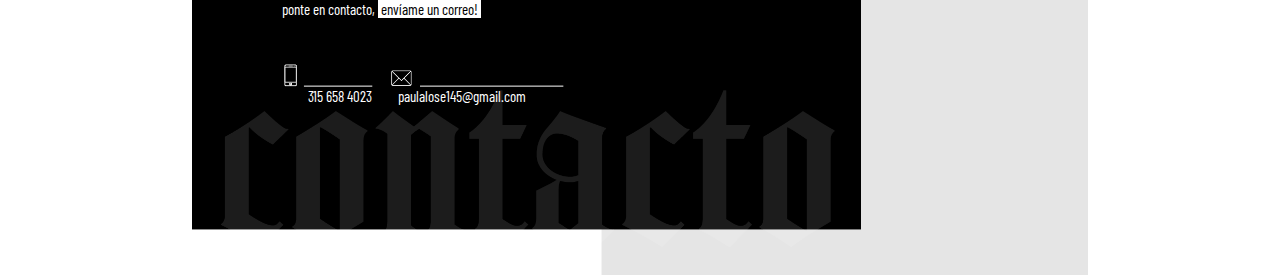
==== commit d4b21c4b: "Add files via upload" ====
--- a/index.html
+++ b/index.html
@@ -1,134 +1,73 @@
 <!DOCTYPE html>
-<html>
-  <head>
-    <meta name="viewport" content="width=device-width, initial-scale=1.0">
-    <meta charset="UTF-8">
-    <title>Paula López - Diseñadora Ux</title>
-    <link rel="stylesheet" href="assets/css/aurora-pack.css">
-    <link rel="stylesheet" href="assets/css/aurora-theme-base.min.css">
-    <link rel="stylesheet" href="assets/css/urku.css">
-      
-      <link href="https://fonts.googleapis.com/css?family=Work+Sans:100,300,400" rel="stylesheet">
-	  
-	  
-	<link rel="apple-touch-icon" sizes="180x180" href="assets/img/favicon/apple-touch-icon.png">
-	<link rel="icon" type="image/png" sizes="32x32" href="assets/img/favicon/favicon-32x32.png">
-	<link rel="icon" type="image/png" sizes="16x16" href="assets/img/favicon/favicon-16x16.png">
-	<link rel="manifest" href="assets/img/favicon/site.webmanifest">
-	<meta name="msapplication-TileColor" content="#000000">
-	<meta name="theme-color" content="#ffffff">
-	
-	  
-      
-  </head>
-  <body class="top-fixed inde">
-    <header class="ae-container-fluid ae-container-fluid--full rk-header inde">
-      <input type="checkbox" id="mobile-menu" class="rk-mobile-menu">
-      <label for="mobile-menu">
-        <svg>
-          <use xlink:href="assets/img/symbols.svg#bar"></use>
-        </svg>
-        <svg>
-          <use xlink:href="assets/img/symbols.svg#bar"></use>
-        </svg>
-        <svg>
-          <use xlink:href="assets/img/symbols.svg#bar"></use>
-        </svg>
-      </label>
-      <div class="ae-container-fluid ae-container-fluid--inner rk-topbar">
-        <h1 class="rk-logo white"><a href="index.html">Paula López</a></h1>
-        <nav class="rk-navigation">
-          <ul class="rk-menu">
-               
-            <li class="active rk-menu__item"><a href="index.html" class="rk-menu__link white">Proyectos</a>
-            </li>
-            <li class=" rk-menu__item"><a href="about.html" class="rk-menu__link white">Sobre mi</a>
-            </li>
-         
-          </ul>
-          
-        </nav>
-      </div>
-    </header>
-    <section class="ae-container-fluid rk-main">
-        
-      <section class="ae-container-fluid ae-container-fluid--inner rk-portfolio">
-        
-          <div class=" au-xs-ta-left au-lg-ta-left  info">
-          
-            <div class="bio">Soy Diseñadora de Medios Interactivos, mi enfoque es el diseño de experiencias centrada en el usuario (UX) y el diseño de interfaces (UI).<br><br>El resto del tiempo desarrollo mi talento como catadora amateur de hamburguesas.</div>
-            
-        </div>
-          
-        <div class="rk-portfolio__items">
-            
-            
-            
-        
-        <!--<a href="calicalabozo.html" class="rk-item rk-item--flex item-13 rk-size-8 rk-tosize-3 rk-square hov">
-          <div class="item-meta">
-             <p>Website</p>
-            <h2>Dendue</h2>
-            
-          </div></a>
-        <div class="rk-items-cont rk-size-4 rk-tosize-6">
-		<a href="mil810.html" class="rk-item rk-item--flex item-14 rk-size-12 rk-tosize-6 rk-square ">
-            <div class="item-meta">
-              <p>Branding</p>
-              <h2>Mil810</h2>
-              
-            </div></a>
-		<a href="tostitos.html" class="rk-item rk-item--flex item-15 rk-size-12 rk-tosize-6 rk-square ">
-            <div class="item-meta">
-            <p>Website</p>
-              <h2>Super Bowl Ad Tostitos</h2>
-            </div></a>
-        </div>-->
-            
-          <a href="Dendue.html" class="rk-item rk-item--flex item-10 rk-size-6 rk-tosize-3 rk-portrait rk-tosquare">
-          <div class="item-meta  rk-tosmallfont">
-              <p>Ui / Ux</p>
-            <h2>Dendue</h2>
-          </div></a>
-        <div class="rk-items-cont rk-size-6 rk-tosize-6">
-			<a href="teate.html" class="rk-item rk-item--flex item-11 rk-size-12 rk-tosize-6 rk-landscape rk-tosquare">
-            <div class="item-meta">
-                <p>Ui / Ux</p>
-              <h2>Teate</h2>
-            </div></a>
-			<a href="instagram.html" class="rk-item rk-item--flex item-9 rk-size-12 rk-tosize-6 rk-landscape rk-tosquare">
-            <div class="item-meta">
-                <p>Ui / Ux</p>
-              <h2>Instagram</h2>
-             
-            </div></a>
-        </div>
-      </div>
-		  
-		  
-		  <div class=" au-xs-ta-left au-lg-ta-left  info">
-          
-            <div class="bio">Ahora que sabes más de mi, ponte en contacto,
- 			<a href="mailto:paulalose145@gmail.com?Subject=Hola" target="_top"><u> envíame un correo</u></a>.
-              
-            <br>
-            <br>
-            <a class="underline" href="https://drive.google.com/open?id=1AMCg0dfvxwvTA95OkfYppStdvJtoPIC7"  target="_blank"><u>Accede a mi CV aquí.</u></a>
-            
+<HTMl>
+    <head>
+        <meta http-equiv="Content-Type" content="text/html; charset=utf-8"/>
+        <link href="https://fonts.googleapis.com/css?family=Barlow+Condensed&display=swap" rel="stylesheet">
+        <link href="//db.onlinewebfonts.com/c/8f607f19b4004cfec70beff9acca54af?family=AmadorW01-Regular" rel="stylesheet" type="text/css"/> 
+        <link rel="stylesheet" href="https://www.w3schools.com/w3css/4/w3.css">
+        <link rel="stylesheet" href="Main.css">
+        <link rel="shortcut icon" href="moon.ico">
+        <script src="Scripts/MyJs.js"></script>
+        <title>Paula López Portafolio</title>
+    </head>
+    <body>
+        <section id="Top-section">
+            <div id="Top-Options-div" class="TopOptions">
+                <div id="Proyectos" class="Contraste-Font"><a href="" class="Amador WithoutDecoration">proyectos</a></div>
+                <div id="SobreMi"><a href="about.html" class="Amador WithoutDecoration">sobre mí</a></div>
             </div>
-            
-        </div>
-		  
-      </section>
-		
-		
-        
-    </section>
-    
-        <script src='https://cdnjs.cloudflare.com/ajax/libs/jquery/2.1.3/jquery.min.js'></script>
-
-    <script src="assets/js/svg4everybody.min.js"></script>
-    <script src="assets/js/smooth.js"></script>
-    <script>svg4everybody();</script>
-  </body>
-</html>+        </section>
+        <section id="Info">
+            <div id="Info-div" class="">
+                <div id="Image-div">
+                    <img id="FotoPaula" class="Responsive" src="InicioFoto.png" alt="Paula López">
+                </div>
+                <div class="About-me">
+                    <div class="column2 intro">
+                        <h1 class="Amador paula">paula lópez</h1>
+                        <div class="Barlow">
+                            <div class="text-intro">
+                                <p>Soy <b class="Contraste-Font">Diseñadora de Medios Interactivos,</b> mi enfoque</p>
+                                <p>es el diseño de experiencias centradas en el usuario</p>
+                                <p><b class="Contraste-Font">(UX)</b> y el diseño de interfaces <b class="Contraste-Font">(UI).</b></p>
+                            </div>
+                            <div class="text-intro margintop">
+                                <p>El resto del tiempo desarrollo mi talento como</p>
+                                <b class="Contraste-Font">catadora amateur de hamburguesas.</b>
+                            </div>
+                        </div>
+                    </div>
+                </div>
+            </div>
+        </section>
+        <section id="folio">
+            <div class="projects-div">
+                <div class="Actual-Project">
+                    <h3 id="project-Title" class="Amador paula" onclick="changeproject(this);">teaté</h3>
+                    <img id="tinta" class="Responsive" src="Mancha.png">
+                    <img id="Mockup" class="Responsive" src="./Mockups/TEATE.png" onclick="changeprojectimage();">
+                </div>
+                <div class="ProjectOptions Amador">
+                    <p id="item" onmouseover="hover(this);">demos vía a la vida</p>
+                    <p id="item" onmouseover="hover(this);">sapere aude</p>
+                    <p id="item" onmouseover="hover(this);">dendue</p>
+                </div>
+            </div>
+        </section>
+        <section>
+            <div id="Contact-div2">
+                <!-- <img id="Contacto" src="Contacto.png" class="Responsive"> -->
+                <div class="Barlow white contacto">
+                    <p>También puedes ver <a href="cvPaulaLopez.pdf" class="Contraste-Font-black WithoutDecoration">mi cv aquí.</a></p>
+                    <br>
+                    <p>Ahora que sabes un poco más de mi,</p>
+                    <p>ponte en contacto, <a href="mailto: paulalose145@gmail.com" class="Contraste-Font-black WithoutDecoration">envíame un correo!</a></p>
+                </div>
+                <div class="Barlow white contacto2">
+                    <p id="celular">315 658 4023</p>
+                    <p id="correo">paulalose145@gmail.com</p>
+                </div>
+            </div>
+        </section>
+    </body>
+</HTMl>--- a/Main.css
+++ b/Main.css
@@ -0,0 +1,383 @@
+/*#Region Paula*/
+.Amador{
+    font-family: 'AmadorW01-Regular', sans-serif;
+}
+.Barlow{
+    font-family: 'Barlow Condensed', sans-serif !important;
+}
+.item-inside__meta .Barlow{
+    font-family: 'Barlow Condensed', sans-serif !important;
+}
+.WithoutDecoration{
+    text-decoration: none; 
+}
+.TopOptions{
+    display: flex;
+    flex-direction: row;
+    justify-content: space-between;
+    font-size: 2em !important;
+    margin-top: 1em;
+}
+.About-me{
+    position: absolute;
+    left: auto;
+    right: 10em;
+    top: 20em;
+}
+.paula{
+    font-size: 6.5em !important;
+}
+.column{
+    flex-direction: column;
+}
+.intro{
+    text-align: right;
+}
+#Proyectos{
+    justify-items: flex-start;
+    margin-left: 1em;
+}
+#SobreMi{
+    justify-items: flex-end;
+    margin-right: 1em;
+}
+.Responsive{
+    width: 100%;
+    height: auto;
+}
+#FotoPaula{
+    margin-left: 5em;
+    position: absolute;
+}
+#Info-div{
+    margin-top: 5em;
+}
+.text-intro{
+    font-size: 1.2em !important;
+}
+.Contraste-Font{
+    font-style: normal;
+    color: #f4f4f4;
+    background-color: #222222;
+    padding-left: 0.2em;
+    padding-right: 0.2em;
+}
+.Contraste-Font-black{
+    font-style: normal;
+    color: black;
+    background-color: white;
+    padding-left: 0.2em;
+    padding-right: 0.2em;
+}
+.margintop{
+    margin-top: 1em;
+}
+p{
+    margin-top: 0;
+    margin-bottom: 0;
+}
+.projects-div{
+    margin-top: 30em;
+    display: flex;
+    justify-content: center;
+}
+.ProjectOptions{
+    display: flex;
+    flex-direction: row;
+    justify-content: space-between;
+    font-size: 4em !important;
+    margin: 10em 1em 1em 1em;
+    text-align: center;
+}
+#item{
+    flex: 1;
+    display: flex;
+    justify-content: center;
+    margin: 0 1em 0 1em;
+    align-items: center;
+}
+.Actual-Project{
+    position: absolute;
+    left: auto;
+    right: 10em;
+    top: 50em;
+}
+#tinta{
+    position: relative;
+    width: 70%;
+    right: -60em;
+}
+#Mockup{
+    position: absolute;
+    margin-top: 2em;
+    right: -15em;
+    width: 70%;
+    cursor: pointer;
+}
+#project-Title{
+    position: absolute;
+    left: 1em;
+    top: 2em;
+    -webkit-text-fill-color: white; /* Will override color (regardless of order) */
+    -webkit-text-stroke-width: 1px;
+    -webkit-text-stroke-color: black;;
+    cursor: pointer;
+}
+#Contacto{
+    display: block;
+  margin-left: auto;
+  margin-right: auto;
+    width: 70%;
+    background-color: white;
+    bottom: 0;
+}
+/* #Contact-div2{
+    position: relative;
+    margin-top: 10em;
+
+} */
+.white{
+    color: white;
+}
+.contacto{
+    position: absolute;
+    left: 14em;
+    font-size: 1em;
+    bottom: 17em;
+}
+/* #celular{
+    position: absolute;
+    bottom: 9em;
+    left: 12em;
+    font-size: 1.25em;
+}
+#correo{
+    position: absolute;
+    bottom: 9em;
+    left: 17em;
+    font-size: 1.25em;
+} */
+/*#endregion*/
+
+/* Prueba Rodrigo */
+
+#Contact-div2{
+    background-image: url("Contacto.png");
+    background-position: center; /* Center the image */
+    background-repeat: no-repeat; /* Do not repeat the image */
+    background-size: cover; /* Resize the background image to cover the entire container */
+    display: block;
+    margin-left: auto;
+    margin-right: auto;
+    width: 70%;
+    height: 28em;
+    background-color: white;
+    position: relative;
+}
+
+.contacto{
+    left: 10%;
+}
+.contacto2{
+    display: flex;
+    align-content: space-between;
+    left: 10%;
+    position: absolute;
+    left: 13%;
+    font-size: 1em;
+    bottom: 40%;
+}
+
+#celular{
+    width: 5em;
+}
+#correo{
+    width: 10em;
+    margin-left: 10%;
+}
+
+.d-flex-img{
+    margin-top: 5em;
+    display: flex;
+    justify-content: space-around;
+}
+.d-flex-img > img{
+    width: 30%;
+}
+.border{
+    -webkit-box-shadow: 0px 0px 34px 0px rgba(48,48,48,1);
+-moz-box-shadow: 0px 0px 34px 0px rgba(48,48,48,1);
+box-shadow: 0px 0px 34px 0px rgba(48,48,48,1);
+}
+.space2{
+    margin-bottom: 03em;
+}
+
+
+
+@media (min-width: 1290px){
+    .Actual-Project{
+        top: 60em;
+    }
+    .projects-div{
+        margin-top: 60em;
+    }
+    .contacto2{
+        bottom: 37%;
+    }
+    #celular{
+        width: 10em;
+    }
+}
+@media (min-width: 2120px){
+    .Actual-Project{
+        top: 90em;
+    }
+    .projects-div{
+        margin-top: 100em;
+    }
+    .contacto2{
+        bottom: 35%;
+    }
+    #celular{
+        width: 15em;
+    }
+}
+/* Fin de prueba */
+
+
+/*#region Media query*/
+@media (max-width: 1024px){
+    #project-Title{
+        top: 2em;
+        font-size: 4em;
+    }
+    #tinta{
+        right: -35em;
+    }
+}
+
+
+
+/* @media (max-width: 1240px) and (min-width: 1024px) {
+    .About-me{
+        font-size: 1em;
+        top: 14em;
+        right: 1em;
+    }
+    #project-Title{
+        top: 2em;
+        left: 2em;
+        font-size: 5em;
+    }
+    #tinta{
+        right: -40em;
+    }
+    .contacto{
+        left: 16em;
+        bottom: 21em;
+    }
+    #celular{
+        bottom: 10em;
+        left: 13em;
+    }
+    #correo{
+        bottom: 10em;
+        left: 18em;
+    }
+}
+@media (max-width: 1440px) and (min-width: 1240px) {
+    #project-Title{
+        top: 2em;
+        left: 2em;
+        font-size: 5em;
+    }
+    #tinta{
+        right: -40em;
+    }
+    .contacto{
+        font-size: 1.3em;
+        left: 15em;
+        bottom: 20em;
+    }
+    #celular{
+        bottom: 12.5em;
+        left: 16em;
+    }
+    #correo{
+        bottom: 12.5em;
+        left: 22em;
+    }
+}
+@media (max-width: 2173px) and (min-width: 1440px){
+    #project-Title{
+        top: 1.5em;
+        left: 2em;
+        font-size: 7em;
+    }
+    #tinta{
+        right: -50em;
+    }
+    .contacto{
+        font-size: 1.5em;
+        left: 13.5em;
+        bottom: 18em;
+    }
+    #celular{
+        bottom: 13.5em;
+        left: 17em;
+    }
+    #correo{
+        bottom: 13.5em;
+        left: 23.5em;
+    }
+}
+@media (min-width: 2173px) {
+    #Proyectos{
+        font-size: 2em;
+    }
+    #SobreMi{
+        font-size: 2em;
+    }
+    .About-me{
+        font-size: 2em;
+        top: 14em;
+    }
+    .projects-div{
+        margin-top: 60em;
+    }
+    #project-Title{
+        top: 4.5em;
+        left: 0em;
+        font-size: 10em;
+    }
+    #tinta{
+        right: -60em;
+        top: 35em;
+    }
+    #Mockup{
+        margin-top: 35em;
+        right: -15em;
+    }
+    .ProjectOptions{
+        font-size: 8em;
+        margin: 10em 1em 1em 1em;
+    }
+    .contacto{
+        font-size: 3em;
+        left: 12em;
+        bottom: 16em;
+    }
+    #celular{
+        bottom: 9.8em;
+        left: 12.5em;
+        font-size: 3em;
+    }
+    #correo{
+        bottom: 9.8em;
+        left: 17.4em;
+        font-size: 3em;
+    }
+}
+/*#endregion*/
+ 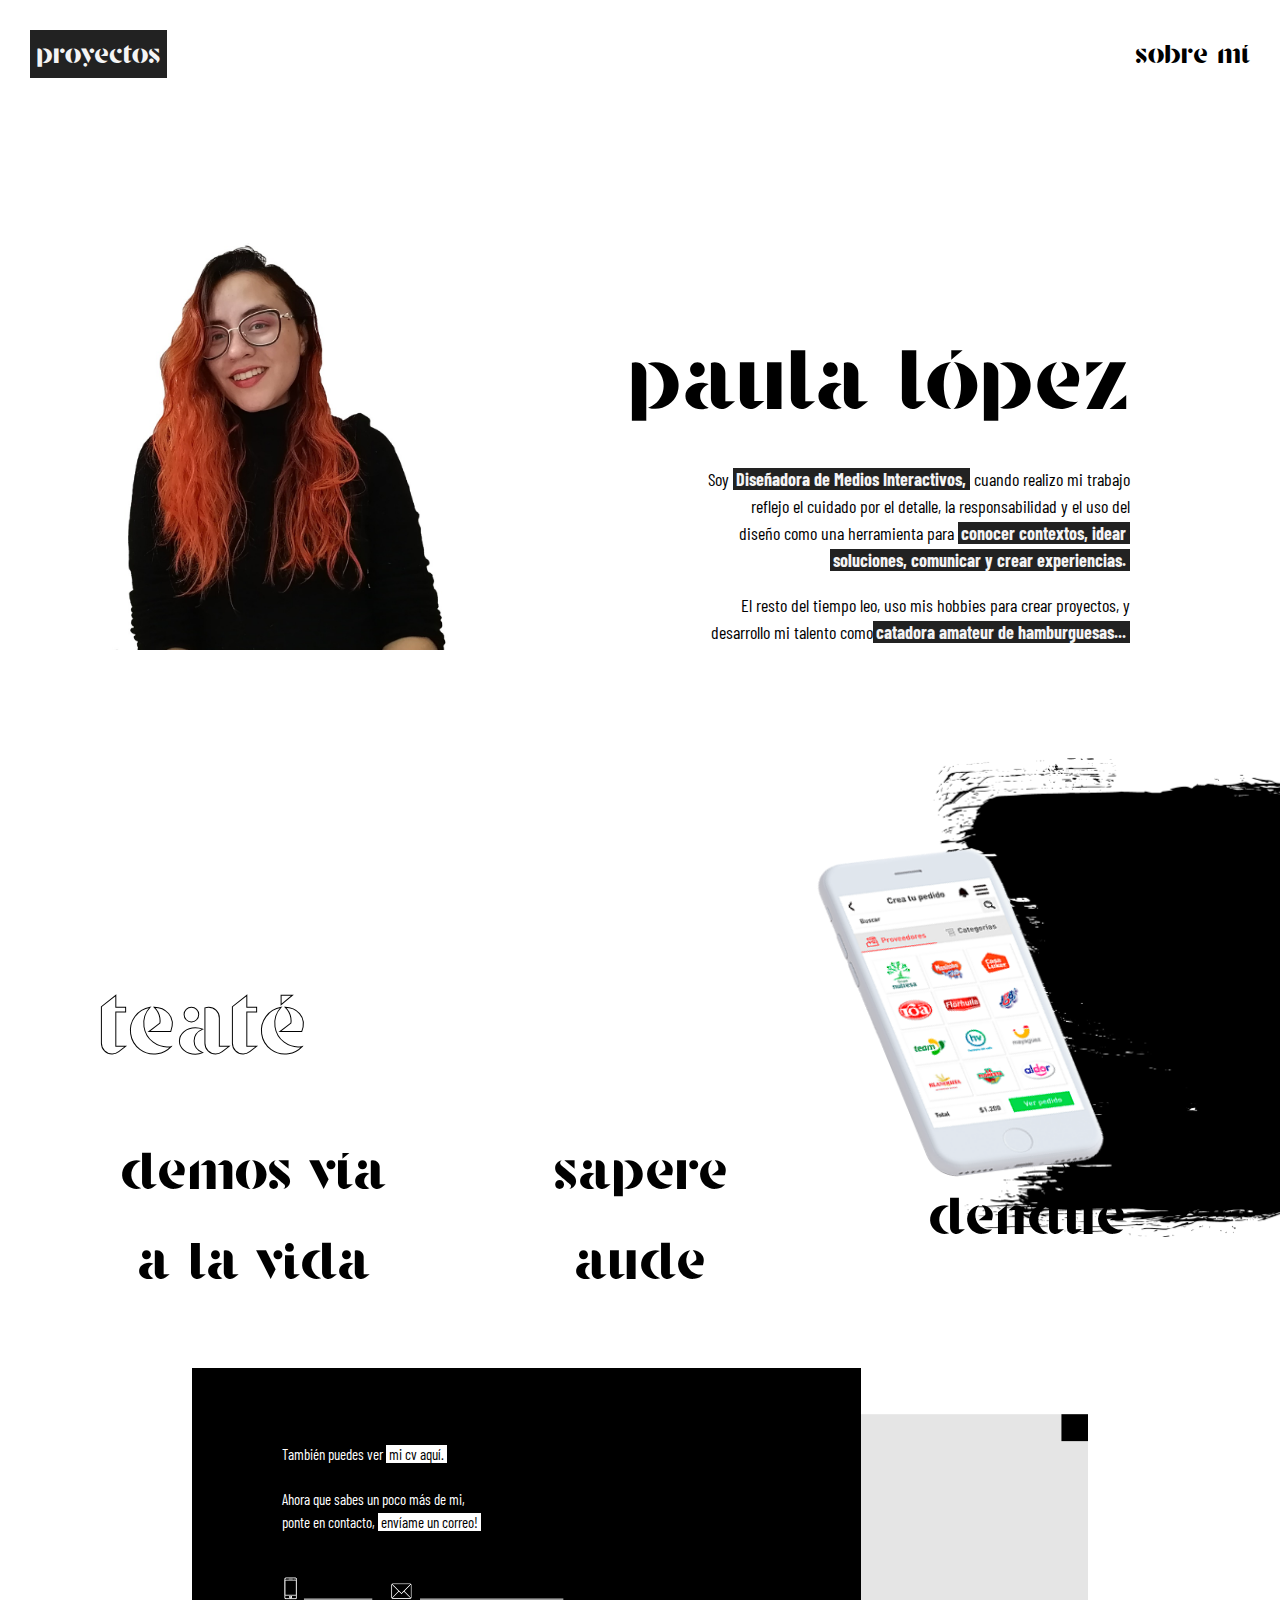
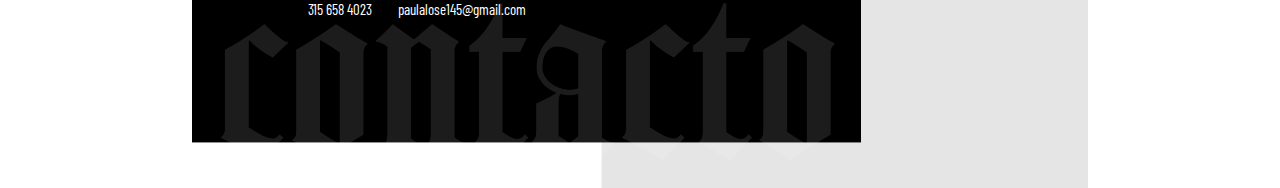
==== commit 9e653333: "Update" ====
--- a/index.html
+++ b/index.html
@@ -13,27 +13,28 @@
     <body>
         <section id="Top-section">
             <div id="Top-Options-div" class="TopOptions">
-                <div id="Proyectos" class="Contraste-Font"><a href="" class="Amador WithoutDecoration">proyectos</a></div>
-                <div id="SobreMi"><a href="about.html" class="Amador WithoutDecoration">sobre mí</a></div>
+                <div id="Proyectos" class="Contraste-Font"><a href="" class="Stanley WithoutDecoration">proyectos</a></div>
+                <div id="SobreMi"><a href="about.html" class="Stanley WithoutDecoration">sobre mí</a></div>
             </div>
         </section>
         <section id="Info">
             <div id="Info-div" class="">
                 <div id="Image-div">
-                    <img id="FotoPaula" class="Responsive" src="InicioFoto.png" alt="Paula López">
+                    <img id="FotoPaula" class="Responsive" src="Color.jpeg" alt="Paula López">
                 </div>
                 <div class="About-me">
                     <div class="column2 intro">
-                        <h1 class="Amador paula">paula lópez</h1>
+                        <h1 class="Stanley paula">paula lópez</h1>
                         <div class="Barlow">
                             <div class="text-intro">
-                                <p>Soy <b class="Contraste-Font">Diseñadora de Medios Interactivos,</b> mi enfoque</p>
-                                <p>es el diseño de experiencias centradas en el usuario</p>
-                                <p><b class="Contraste-Font">(UX)</b> y el diseño de interfaces <b class="Contraste-Font">(UI).</b></p>
+                                <p>Soy <b class="Contraste-Font">Diseñadora de Medios Interactivos,</b> cuando realizo mi trabajo</p>
+                                <p>reflejo el cuidado por el detalle, la responsabilidad y el uso del</p>
+                                <p>diseño como una herramienta para <b class="Contraste-Font">conocer contextos, idear</b></p>
+                                <p><b class="Contraste-Font">soluciones, comunicar y crear experiencias.</b></p>
                             </div>
                             <div class="text-intro margintop">
-                                <p>El resto del tiempo desarrollo mi talento como</p>
-                                <b class="Contraste-Font">catadora amateur de hamburguesas.</b>
+                                <p>El resto del tiempo leo, uso mis hobbies para crear proyectos, y</p>
+                                <p>desarrollo mi talento como<b class="Contraste-Font">catadora amateur de hamburguesas...</b></p>
                             </div>
                         </div>
                     </div>
@@ -43,11 +44,11 @@
         <section id="folio">
             <div class="projects-div">
                 <div class="Actual-Project">
-                    <h3 id="project-Title" class="Amador paula" onclick="changeproject(this);">teaté</h3>
+                    <h3 id="project-Title" class="Stanley paula" onclick="changeproject(this);">teaté</h3>
                     <img id="tinta" class="Responsive" src="Mancha.png">
                     <img id="Mockup" class="Responsive" src="./Mockups/TEATE.png" onclick="changeprojectimage();">
                 </div>
-                <div class="ProjectOptions Amador">
+                <div class="ProjectOptions Stanley">
                     <p id="item" onmouseover="hover(this);">demos vía a la vida</p>
                     <p id="item" onmouseover="hover(this);">sapere aude</p>
                     <p id="item" onmouseover="hover(this);">dendue</p>
@@ -58,7 +59,7 @@
             <div id="Contact-div2">
                 <!-- <img id="Contacto" src="Contacto.png" class="Responsive"> -->
                 <div class="Barlow white contacto">
-                    <p>También puedes ver <a href="cvPaulaLopez.pdf" class="Contraste-Font-black WithoutDecoration">mi cv aquí.</a></p>
+                    <p>También puedes ver <a href="cvPaulaLopez2020.pdf" class="Contraste-Font-black WithoutDecoration">mi cv aquí.</a></p>
                     <br>
                     <p>Ahora que sabes un poco más de mi,</p>
                     <p>ponte en contacto, <a href="mailto: paulalose145@gmail.com" class="Contraste-Font-black WithoutDecoration">envíame un correo!</a></p>
--- a/Main.css
+++ b/Main.css
@@ -1,9 +1,21 @@
+@font-face {
+    font-family: 'Amadoryo';
+    src: url('fonts/AmadorW01Regular.ttf') format('truetype'); /* Chrome 4+, Firefox 3.5, Opera 10+, Safari 3—5 */
+  } 
+@font-face {
+    font-family: 'Stanley';
+    src: url('fonts/Stanley.otf') format('opentype'); /* Chrome 4+, Firefox 3.5, Opera 10+, Safari 3—5 */
+  } 
 /*#Region Paula*/
 .Amador{
-    font-family: 'AmadorW01-Regular', sans-serif;
+    font-family: 'Amadoryo', sans-serif;
 }
 .Barlow{
     font-family: 'Barlow Condensed', sans-serif !important;
+    opacity: 1 !important;
+}
+.Stanley{
+    font-family: 'Stanley', sans-serif !important;
 }
 .item-inside__meta .Barlow{
     font-family: 'Barlow Condensed', sans-serif !important;
@@ -42,7 +54,7 @@
     margin-right: 1em;
 }
 .Responsive{
-    width: 100%;
+    width: 30%;
     height: auto;
 }
 #FotoPaula{
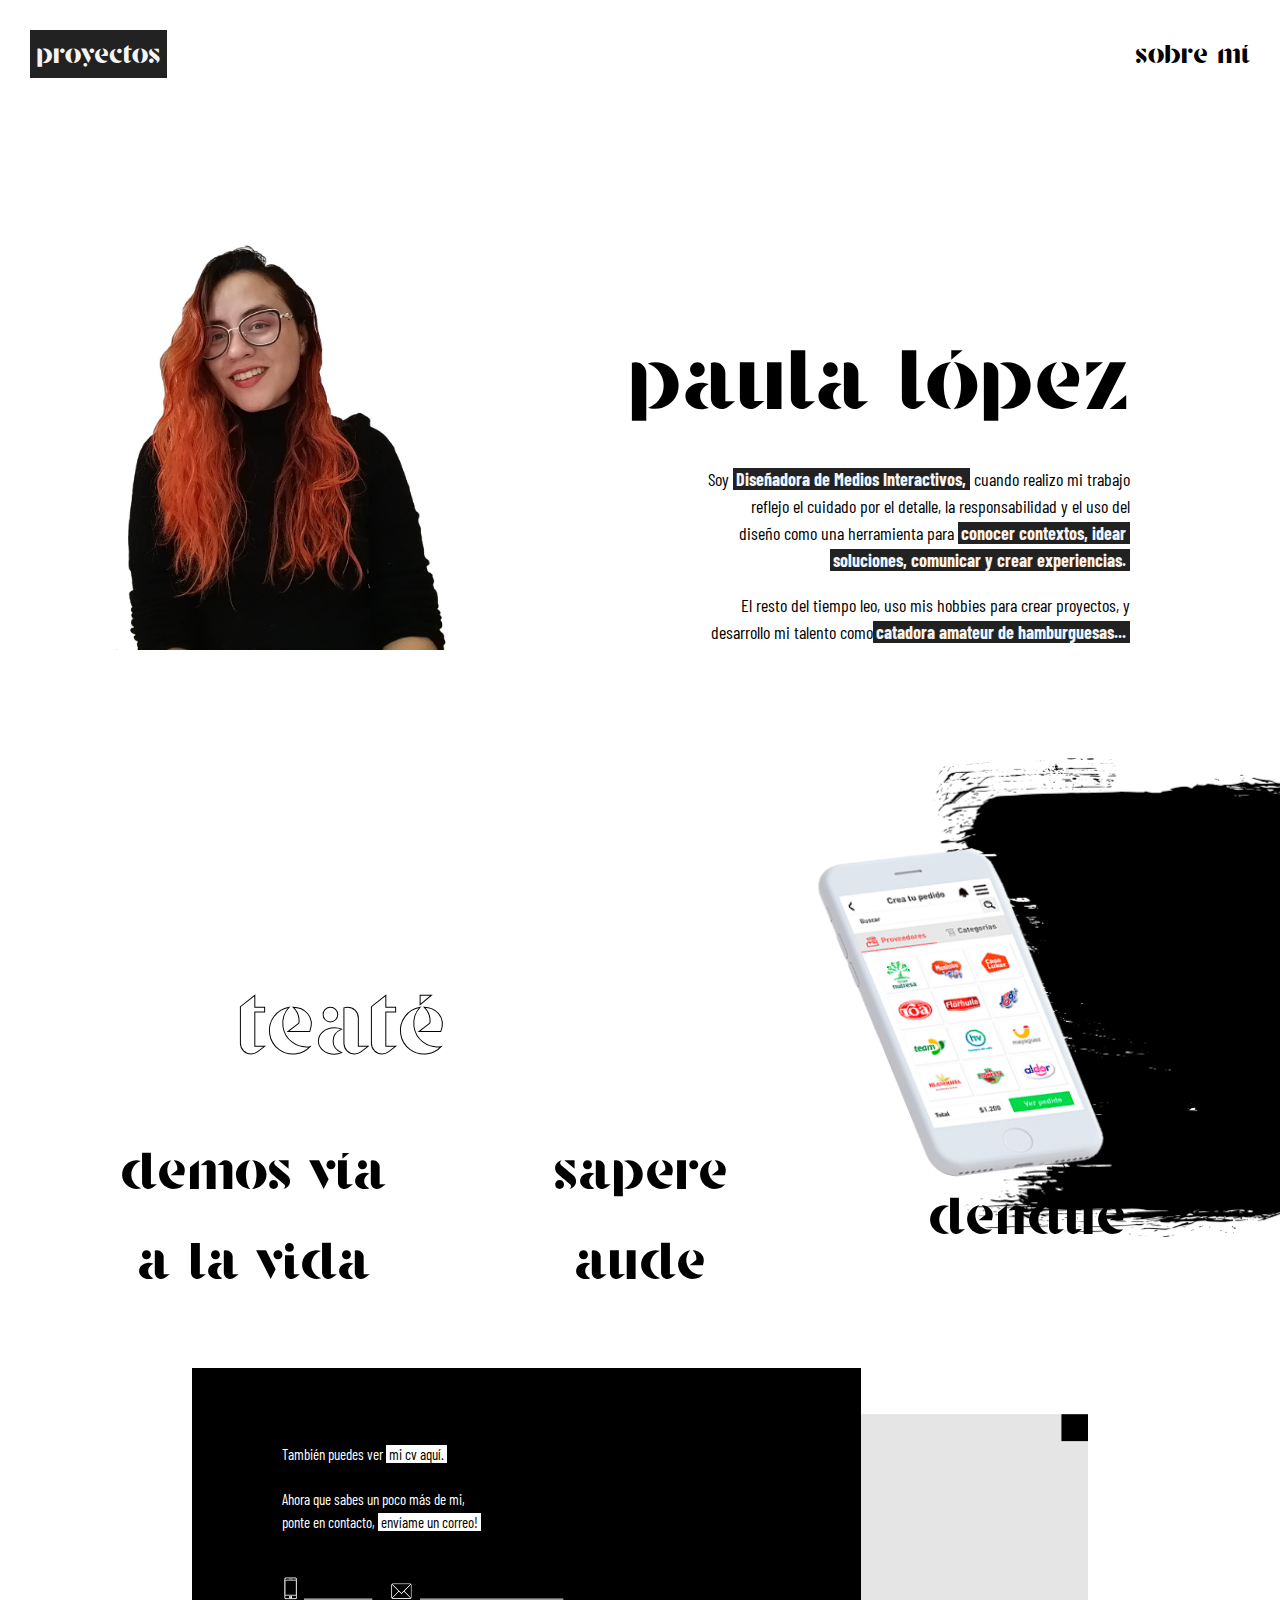
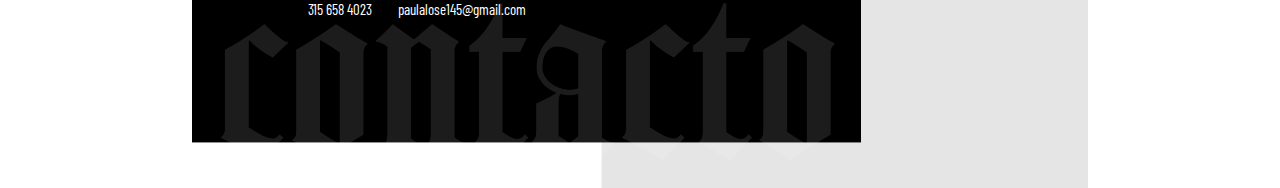
==== commit 4cd94467: "Update" ====
--- a/index.html
+++ b/index.html
@@ -59,7 +59,7 @@
             <div id="Contact-div2">
                 <!-- <img id="Contacto" src="Contacto.png" class="Responsive"> -->
                 <div class="Barlow white contacto">
-                    <p>También puedes ver <a href="cvPaulaLopez2020.pdf" class="Contraste-Font-black WithoutDecoration">mi cv aquí.</a></p>
+                    <p>También puedes ver <a href="cvPaulaLopez2021F.pdf" class="Contraste-Font-black WithoutDecoration">mi cv aquí.</a></p>
                     <br>
                     <p>Ahora que sabes un poco más de mi,</p>
                     <p>ponte en contacto, <a href="mailto: paulalose145@gmail.com" class="Contraste-Font-black WithoutDecoration">envíame un correo!</a></p>
--- a/Main.css
+++ b/Main.css
@@ -130,6 +130,8 @@
     position: absolute;
     left: 1em;
     top: 2em;
+    text-align: center;
+    width: 5em;
     -webkit-text-fill-color: white; /* Will override color (regardless of order) */
     -webkit-text-stroke-width: 1px;
     -webkit-text-stroke-color: black;;
